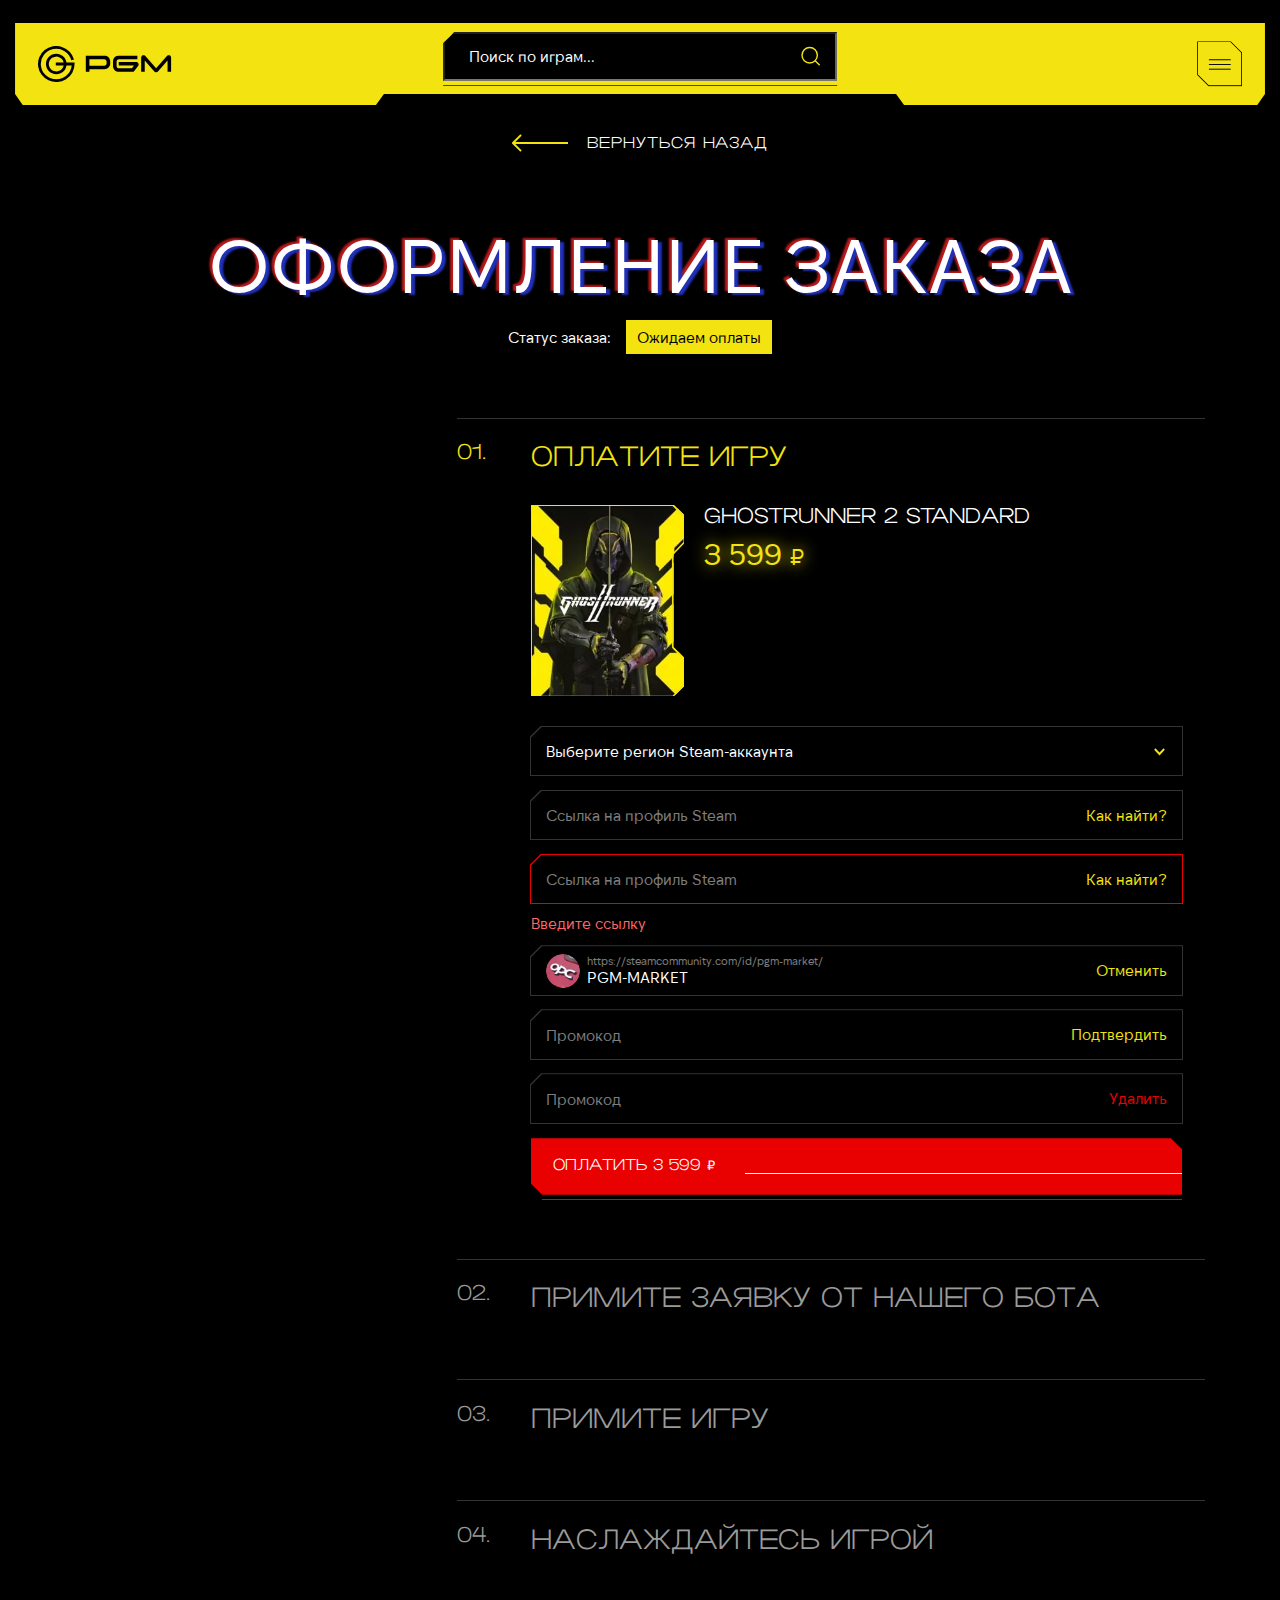
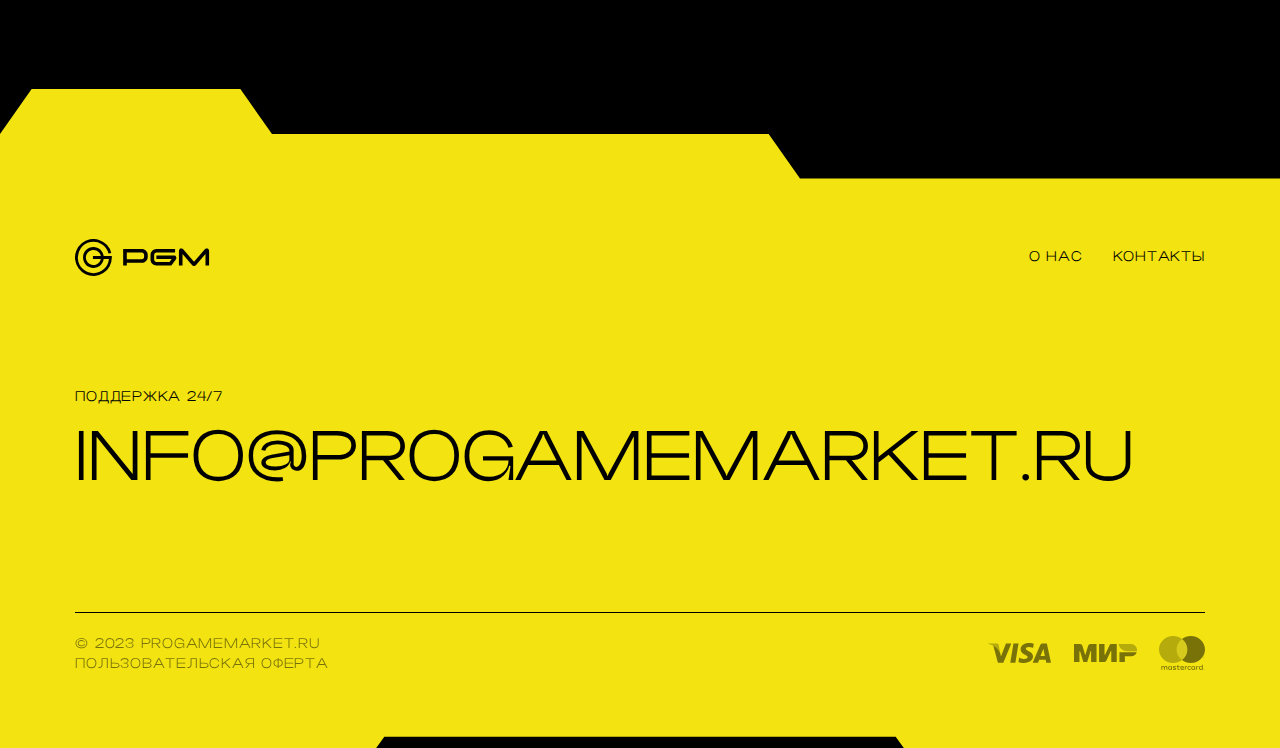
==== checkout.html @ 67abadfc "first commit" ====
<!DOCTYPE html>
<html lang="ru">

<head>
    <meta charset="UTF-8">
    <meta name="viewport" content="width=device-width, initial-scale=1.0">
    <meta name="description" content="">
    <meta name="keywords" content="">
    <link rel="stylesheet" href="css/libs.min.css">
    <link rel="stylesheet" href="css/style.min.css">
    <title>Оформление заказа</title>
</head>

<body class="m-page">
    <div class="wrapper">
        <header class="header">
            <div class="container">
                <div class="header__inner">
                    <a href="" class="header__logo logo">
                        <img src="img/logo.svg" alt="">
                    </a>

                    <div class="header-search">
                        <fieldset class="header-search__field">
                            <input class="_search-filed" type="text" placeholder="Поиск по играм...">
                            <button class="header-search__btn">
                                <img src="img/search-icon.svg" alt="">
                            </button>
                        </fieldset>

                        <div class="search-result">
                            <div class="_view1">
                                <div class="search-result__title text32 font2">
                                    Популярное
                                </div>
                                <div class="search-result__items">
                                    <a href="" class="search-card">
                                        <div class="search-card__img" style="background-image: url(img/search-img.webp);">
                                            <svg xmlns="http://www.w3.org/2000/svg" width="160" height="200" viewBox="0 0 160 200" fill="none">
                                                <path d="M0 0V-1H-1V0H0ZM148 0L148.707 -0.707107L148.414 -1H148V0ZM0 200H-1V201H0V200ZM148 200V201H148.414L148.707 200.707L148 200ZM160 188L160.707 188.707L161 188.414V188H160ZM160 161H161V160.598L160.721 160.307L160 161ZM148 148.5H147V148.902L147.279 149.193L148 148.5ZM148 51.5L147.279 50.8075L147 51.0977V51.5H148ZM160 39L160.721 39.6925L161 39.4023V39H160ZM160 12H161V11.5858L160.707 11.2929L160 12ZM0 1H148V-1H0V1ZM1 200V0H-1V200H1ZM148 199H0V201H148V199ZM159.293 187.293L147.293 199.293L148.707 200.707L160.707 188.707L159.293 187.293ZM159 161V188H161V161H159ZM160.721 160.307L148.721 147.807L147.279 149.193L159.279 161.693L160.721 160.307ZM149 148.5L149 51.5H147L147 148.5H149ZM148.721 52.1925L160.721 39.6925L159.279 38.3075L147.279 50.8075L148.721 52.1925ZM159 12V39H161V12H159ZM147.293 0.707107L159.293 12.7071L160.707 11.2929L148.707 -0.707107L147.293 0.707107Z" fill="#F2E311" mask="url(#path-1-inside-1_1743_1147)" />
                                            </svg>
                                        </div>
                                        <div class="search-card__title">
                                            <div class="text18 font2">GHOSTRUNNER 2</div>
                                        </div>
                                        <div class="search-card__price">
                                            <div class="text18 yellow-text yellow-shadow">
                                                1 999 ₽
                                            </div>
                                        </div>
                                    </a>

                                    <a href="" class="search-card">
                                        <div class="search-card__img" style="background-image: url(img/search-img2.webp);">
                                            <svg xmlns="http://www.w3.org/2000/svg" width="160" height="200" viewBox="0 0 160 200" fill="none">
                                                <path d="M0 0V-1H-1V0H0ZM148 0L148.707 -0.707107L148.414 -1H148V0ZM0 200H-1V201H0V200ZM148 200V201H148.414L148.707 200.707L148 200ZM160 188L160.707 188.707L161 188.414V188H160ZM160 161H161V160.598L160.721 160.307L160 161ZM148 148.5H147V148.902L147.279 149.193L148 148.5ZM148 51.5L147.279 50.8075L147 51.0977V51.5H148ZM160 39L160.721 39.6925L161 39.4023V39H160ZM160 12H161V11.5858L160.707 11.2929L160 12ZM0 1H148V-1H0V1ZM1 200V0H-1V200H1ZM148 199H0V201H148V199ZM159.293 187.293L147.293 199.293L148.707 200.707L160.707 188.707L159.293 187.293ZM159 161V188H161V161H159ZM160.721 160.307L148.721 147.807L147.279 149.193L159.279 161.693L160.721 160.307ZM149 148.5L149 51.5H147L147 148.5H149ZM148.721 52.1925L160.721 39.6925L159.279 38.3075L147.279 50.8075L148.721 52.1925ZM159 12V39H161V12H159ZM147.293 0.707107L159.293 12.7071L160.707 11.2929L148.707 -0.707107L147.293 0.707107Z" fill="#F2E311" mask="url(#path-1-inside-1_1743_1147)" />
                                            </svg>
                                        </div>
                                        <div class="search-card__title">
                                            <div class="text18 font2">Bish Bash Bots</div>
                                        </div>
                                        <div class="search-card__price">
                                            <div class="text18 yellow-text yellow-shadow">
                                                1 699 ₽
                                            </div>
                                        </div>
                                    </a>

                                    <a href="" class="search-card">
                                        <div class="search-card__img" style="background-image: url(img/search-img3.webp);">
                                            <svg xmlns="http://www.w3.org/2000/svg" width="160" height="200" viewBox="0 0 160 200" fill="none">
                                                <path d="M0 0V-1H-1V0H0ZM148 0L148.707 -0.707107L148.414 -1H148V0ZM0 200H-1V201H0V200ZM148 200V201H148.414L148.707 200.707L148 200ZM160 188L160.707 188.707L161 188.414V188H160ZM160 161H161V160.598L160.721 160.307L160 161ZM148 148.5H147V148.902L147.279 149.193L148 148.5ZM148 51.5L147.279 50.8075L147 51.0977V51.5H148ZM160 39L160.721 39.6925L161 39.4023V39H160ZM160 12H161V11.5858L160.707 11.2929L160 12ZM0 1H148V-1H0V1ZM1 200V0H-1V200H1ZM148 199H0V201H148V199ZM159.293 187.293L147.293 199.293L148.707 200.707L160.707 188.707L159.293 187.293ZM159 161V188H161V161H159ZM160.721 160.307L148.721 147.807L147.279 149.193L159.279 161.693L160.721 160.307ZM149 148.5L149 51.5H147L147 148.5H149ZM148.721 52.1925L160.721 39.6925L159.279 38.3075L147.279 50.8075L148.721 52.1925ZM159 12V39H161V12H159ZM147.293 0.707107L159.293 12.7071L160.707 11.2929L148.707 -0.707107L147.293 0.707107Z" fill="#F2E311" mask="url(#path-1-inside-1_1743_1147)" />
                                            </svg>
                                        </div>
                                        <div class="search-card__title">
                                            <div class="text18 font2">HELLBOY: WEB OF WYRD</div>
                                        </div>
                                        <div class="search-card__price">
                                            <div class="text18 yellow-text yellow-shadow">
                                                1 999 ₽
                                            </div>
                                        </div>
                                    </a>

                                    <a href="" class="search-card">
                                        <div class="search-card__img" style="background-image: url(img/search-img4.webp);">
                                            <svg xmlns="http://www.w3.org/2000/svg" width="160" height="200" viewBox="0 0 160 200" fill="none">
                                                <path d="M0 0V-1H-1V0H0ZM148 0L148.707 -0.707107L148.414 -1H148V0ZM0 200H-1V201H0V200ZM148 200V201H148.414L148.707 200.707L148 200ZM160 188L160.707 188.707L161 188.414V188H160ZM160 161H161V160.598L160.721 160.307L160 161ZM148 148.5H147V148.902L147.279 149.193L148 148.5ZM148 51.5L147.279 50.8075L147 51.0977V51.5H148ZM160 39L160.721 39.6925L161 39.4023V39H160ZM160 12H161V11.5858L160.707 11.2929L160 12ZM0 1H148V-1H0V1ZM1 200V0H-1V200H1ZM148 199H0V201H148V199ZM159.293 187.293L147.293 199.293L148.707 200.707L160.707 188.707L159.293 187.293ZM159 161V188H161V161H159ZM160.721 160.307L148.721 147.807L147.279 149.193L159.279 161.693L160.721 160.307ZM149 148.5L149 51.5H147L147 148.5H149ZM148.721 52.1925L160.721 39.6925L159.279 38.3075L147.279 50.8075L148.721 52.1925ZM159 12V39H161V12H159ZM147.293 0.707107L159.293 12.7071L160.707 11.2929L148.707 -0.707107L147.293 0.707107Z" fill="#F2E311" mask="url(#path-1-inside-1_1743_1147)" />
                                            </svg>
                                        </div>
                                        <div class="search-card__title">
                                            <div class="text18 font2">Alaskan Road Truckers</div>
                                        </div>
                                        <div class="search-card__price">
                                            <div class="text18 yellow-text yellow-shadow">
                                                999 ₽
                                            </div>
                                        </div>
                                    </a>

                                    <a href="" class="search-card">
                                        <div class="search-card__img" style="background-image: url(img/search-img.webp);">
                                            <svg xmlns="http://www.w3.org/2000/svg" width="160" height="200" viewBox="0 0 160 200" fill="none">
                                                <path d="M0 0V-1H-1V0H0ZM148 0L148.707 -0.707107L148.414 -1H148V0ZM0 200H-1V201H0V200ZM148 200V201H148.414L148.707 200.707L148 200ZM160 188L160.707 188.707L161 188.414V188H160ZM160 161H161V160.598L160.721 160.307L160 161ZM148 148.5H147V148.902L147.279 149.193L148 148.5ZM148 51.5L147.279 50.8075L147 51.0977V51.5H148ZM160 39L160.721 39.6925L161 39.4023V39H160ZM160 12H161V11.5858L160.707 11.2929L160 12ZM0 1H148V-1H0V1ZM1 200V0H-1V200H1ZM148 199H0V201H148V199ZM159.293 187.293L147.293 199.293L148.707 200.707L160.707 188.707L159.293 187.293ZM159 161V188H161V161H159ZM160.721 160.307L148.721 147.807L147.279 149.193L159.279 161.693L160.721 160.307ZM149 148.5L149 51.5H147L147 148.5H149ZM148.721 52.1925L160.721 39.6925L159.279 38.3075L147.279 50.8075L148.721 52.1925ZM159 12V39H161V12H159ZM147.293 0.707107L159.293 12.7071L160.707 11.2929L148.707 -0.707107L147.293 0.707107Z" fill="#F2E311" mask="url(#path-1-inside-1_1743_1147)" />
                                            </svg>
                                        </div>
                                        <div class="search-card__title">
                                            <div class="text18 font2">GHOSTRUNNER 2</div>
                                        </div>
                                        <div class="search-card__price">
                                            <div class="text18 yellow-text yellow-shadow">
                                                1 999 ₽
                                            </div>
                                        </div>
                                    </a>

                                    <a href="" class="search-card">
                                        <div class="search-card__img" style="background-image: url(img/search-img2.webp);">
                                            <svg xmlns="http://www.w3.org/2000/svg" width="160" height="200" viewBox="0 0 160 200" fill="none">
                                                <path d="M0 0V-1H-1V0H0ZM148 0L148.707 -0.707107L148.414 -1H148V0ZM0 200H-1V201H0V200ZM148 200V201H148.414L148.707 200.707L148 200ZM160 188L160.707 188.707L161 188.414V188H160ZM160 161H161V160.598L160.721 160.307L160 161ZM148 148.5H147V148.902L147.279 149.193L148 148.5ZM148 51.5L147.279 50.8075L147 51.0977V51.5H148ZM160 39L160.721 39.6925L161 39.4023V39H160ZM160 12H161V11.5858L160.707 11.2929L160 12ZM0 1H148V-1H0V1ZM1 200V0H-1V200H1ZM148 199H0V201H148V199ZM159.293 187.293L147.293 199.293L148.707 200.707L160.707 188.707L159.293 187.293ZM159 161V188H161V161H159ZM160.721 160.307L148.721 147.807L147.279 149.193L159.279 161.693L160.721 160.307ZM149 148.5L149 51.5H147L147 148.5H149ZM148.721 52.1925L160.721 39.6925L159.279 38.3075L147.279 50.8075L148.721 52.1925ZM159 12V39H161V12H159ZM147.293 0.707107L159.293 12.7071L160.707 11.2929L148.707 -0.707107L147.293 0.707107Z" fill="#F2E311" mask="url(#path-1-inside-1_1743_1147)" />
                                            </svg>
                                        </div>
                                        <div class="search-card__title">
                                            <div class="text18 font2">Bish Bash Bots</div>
                                        </div>
                                        <div class="search-card__price">
                                            <div class="text18 yellow-text yellow-shadow">
                                                1 699 ₽
                                            </div>
                                        </div>
                                    </a>

                                    <a href="" class="search-card">
                                        <div class="search-card__img" style="background-image: url(img/search-img3.webp);">
                                            <svg xmlns="http://www.w3.org/2000/svg" width="160" height="200" viewBox="0 0 160 200" fill="none">
                                                <path d="M0 0V-1H-1V0H0ZM148 0L148.707 -0.707107L148.414 -1H148V0ZM0 200H-1V201H0V200ZM148 200V201H148.414L148.707 200.707L148 200ZM160 188L160.707 188.707L161 188.414V188H160ZM160 161H161V160.598L160.721 160.307L160 161ZM148 148.5H147V148.902L147.279 149.193L148 148.5ZM148 51.5L147.279 50.8075L147 51.0977V51.5H148ZM160 39L160.721 39.6925L161 39.4023V39H160ZM160 12H161V11.5858L160.707 11.2929L160 12ZM0 1H148V-1H0V1ZM1 200V0H-1V200H1ZM148 199H0V201H148V199ZM159.293 187.293L147.293 199.293L148.707 200.707L160.707 188.707L159.293 187.293ZM159 161V188H161V161H159ZM160.721 160.307L148.721 147.807L147.279 149.193L159.279 161.693L160.721 160.307ZM149 148.5L149 51.5H147L147 148.5H149ZM148.721 52.1925L160.721 39.6925L159.279 38.3075L147.279 50.8075L148.721 52.1925ZM159 12V39H161V12H159ZM147.293 0.707107L159.293 12.7071L160.707 11.2929L148.707 -0.707107L147.293 0.707107Z" fill="#F2E311" mask="url(#path-1-inside-1_1743_1147)" />
                                            </svg>
                                        </div>
                                        <div class="search-card__title">
                                            <div class="text18 font2">HELLBOY: WEB OF WYRD</div>
                                        </div>
                                        <div class="search-card__price">
                                            <div class="text18 yellow-text yellow-shadow">
                                                1 999 ₽
                                            </div>
                                        </div>
                                    </a>

                                    <a href="" class="search-card">
                                        <div class="search-card__img" style="background-image: url(img/search-img4.webp);">
                                            <svg xmlns="http://www.w3.org/2000/svg" width="160" height="200" viewBox="0 0 160 200" fill="none">
                                                <path d="M0 0V-1H-1V0H0ZM148 0L148.707 -0.707107L148.414 -1H148V0ZM0 200H-1V201H0V200ZM148 200V201H148.414L148.707 200.707L148 200ZM160 188L160.707 188.707L161 188.414V188H160ZM160 161H161V160.598L160.721 160.307L160 161ZM148 148.5H147V148.902L147.279 149.193L148 148.5ZM148 51.5L147.279 50.8075L147 51.0977V51.5H148ZM160 39L160.721 39.6925L161 39.4023V39H160ZM160 12H161V11.5858L160.707 11.2929L160 12ZM0 1H148V-1H0V1ZM1 200V0H-1V200H1ZM148 199H0V201H148V199ZM159.293 187.293L147.293 199.293L148.707 200.707L160.707 188.707L159.293 187.293ZM159 161V188H161V161H159ZM160.721 160.307L148.721 147.807L147.279 149.193L159.279 161.693L160.721 160.307ZM149 148.5L149 51.5H147L147 148.5H149ZM148.721 52.1925L160.721 39.6925L159.279 38.3075L147.279 50.8075L148.721 52.1925ZM159 12V39H161V12H159ZM147.293 0.707107L159.293 12.7071L160.707 11.2929L148.707 -0.707107L147.293 0.707107Z" fill="#F2E311" mask="url(#path-1-inside-1_1743_1147)" />
                                            </svg>
                                        </div>
                                        <div class="search-card__title">
                                            <div class="text18 font2">Alaskan Road Truckers</div>
                                        </div>
                                        <div class="search-card__price">
                                            <div class="text18 yellow-text yellow-shadow">
                                                999 ₽
                                            </div>
                                        </div>
                                    </a>

                                </div>
                            </div>
                            <div class="_view2">
                                <div class="search-result__title text32 font2">
                                    Найдено: 24
                                </div>
                                <div class="search-result__items">
                                    <a href="" class="search-card">
                                        <div class="search-card__img" style="background-image: url(img/search-img.webp);">
                                            <svg xmlns="http://www.w3.org/2000/svg" width="160" height="200" viewBox="0 0 160 200" fill="none">
                                                <path d="M0 0V-1H-1V0H0ZM148 0L148.707 -0.707107L148.414 -1H148V0ZM0 200H-1V201H0V200ZM148 200V201H148.414L148.707 200.707L148 200ZM160 188L160.707 188.707L161 188.414V188H160ZM160 161H161V160.598L160.721 160.307L160 161ZM148 148.5H147V148.902L147.279 149.193L148 148.5ZM148 51.5L147.279 50.8075L147 51.0977V51.5H148ZM160 39L160.721 39.6925L161 39.4023V39H160ZM160 12H161V11.5858L160.707 11.2929L160 12ZM0 1H148V-1H0V1ZM1 200V0H-1V200H1ZM148 199H0V201H148V199ZM159.293 187.293L147.293 199.293L148.707 200.707L160.707 188.707L159.293 187.293ZM159 161V188H161V161H159ZM160.721 160.307L148.721 147.807L147.279 149.193L159.279 161.693L160.721 160.307ZM149 148.5L149 51.5H147L147 148.5H149ZM148.721 52.1925L160.721 39.6925L159.279 38.3075L147.279 50.8075L148.721 52.1925ZM159 12V39H161V12H159ZM147.293 0.707107L159.293 12.7071L160.707 11.2929L148.707 -0.707107L147.293 0.707107Z" fill="#F2E311" mask="url(#path-1-inside-1_1743_1147)" />
                                            </svg>
                                        </div>
                                        <div class="search-card__title">
                                            <div class="text18 font2">GHOSTRUNNER 2</div>
                                        </div>
                                        <div class="search-card__price">
                                            <div class="text18 yellow-text yellow-shadow">
                                                1 999 ₽
                                            </div>
                                        </div>
                                    </a>

                                    <a href="" class="search-card">
                                        <div class="search-card__img" style="background-image: url(img/search-img2.webp);">
                                            <svg xmlns="http://www.w3.org/2000/svg" width="160" height="200" viewBox="0 0 160 200" fill="none">
                                                <path d="M0 0V-1H-1V0H0ZM148 0L148.707 -0.707107L148.414 -1H148V0ZM0 200H-1V201H0V200ZM148 200V201H148.414L148.707 200.707L148 200ZM160 188L160.707 188.707L161 188.414V188H160ZM160 161H161V160.598L160.721 160.307L160 161ZM148 148.5H147V148.902L147.279 149.193L148 148.5ZM148 51.5L147.279 50.8075L147 51.0977V51.5H148ZM160 39L160.721 39.6925L161 39.4023V39H160ZM160 12H161V11.5858L160.707 11.2929L160 12ZM0 1H148V-1H0V1ZM1 200V0H-1V200H1ZM148 199H0V201H148V199ZM159.293 187.293L147.293 199.293L148.707 200.707L160.707 188.707L159.293 187.293ZM159 161V188H161V161H159ZM160.721 160.307L148.721 147.807L147.279 149.193L159.279 161.693L160.721 160.307ZM149 148.5L149 51.5H147L147 148.5H149ZM148.721 52.1925L160.721 39.6925L159.279 38.3075L147.279 50.8075L148.721 52.1925ZM159 12V39H161V12H159ZM147.293 0.707107L159.293 12.7071L160.707 11.2929L148.707 -0.707107L147.293 0.707107Z" fill="#F2E311" mask="url(#path-1-inside-1_1743_1147)" />
                                            </svg>
                                        </div>
                                        <div class="search-card__title">
                                            <div class="text18 font2">Bish Bash Bots</div>
                                        </div>
                                        <div class="search-card__price">
                                            <div class="text18 yellow-text yellow-shadow">
                                                1 699 ₽
                                            </div>
                                        </div>
                                    </a>

                                    <a href="" class="search-card">
                                        <div class="search-card__img" style="background-image: url(img/search-img3.webp);">
                                            <svg xmlns="http://www.w3.org/2000/svg" width="160" height="200" viewBox="0 0 160 200" fill="none">
                                                <path d="M0 0V-1H-1V0H0ZM148 0L148.707 -0.707107L148.414 -1H148V0ZM0 200H-1V201H0V200ZM148 200V201H148.414L148.707 200.707L148 200ZM160 188L160.707 188.707L161 188.414V188H160ZM160 161H161V160.598L160.721 160.307L160 161ZM148 148.5H147V148.902L147.279 149.193L148 148.5ZM148 51.5L147.279 50.8075L147 51.0977V51.5H148ZM160 39L160.721 39.6925L161 39.4023V39H160ZM160 12H161V11.5858L160.707 11.2929L160 12ZM0 1H148V-1H0V1ZM1 200V0H-1V200H1ZM148 199H0V201H148V199ZM159.293 187.293L147.293 199.293L148.707 200.707L160.707 188.707L159.293 187.293ZM159 161V188H161V161H159ZM160.721 160.307L148.721 147.807L147.279 149.193L159.279 161.693L160.721 160.307ZM149 148.5L149 51.5H147L147 148.5H149ZM148.721 52.1925L160.721 39.6925L159.279 38.3075L147.279 50.8075L148.721 52.1925ZM159 12V39H161V12H159ZM147.293 0.707107L159.293 12.7071L160.707 11.2929L148.707 -0.707107L147.293 0.707107Z" fill="#F2E311" mask="url(#path-1-inside-1_1743_1147)" />
                                            </svg>
                                        </div>
                                        <div class="search-card__title">
                                            <div class="text18 font2">HELLBOY: WEB OF WYRD</div>
                                        </div>
                                        <div class="search-card__price">
                                            <div class="text18 yellow-text yellow-shadow">
                                                1 999 ₽
                                            </div>
                                        </div>
                                    </a>

                                    <a href="" class="search-card">
                                        <div class="search-card__img" style="background-image: url(img/search-img4.webp);">
                                            <svg xmlns="http://www.w3.org/2000/svg" width="160" height="200" viewBox="0 0 160 200" fill="none">
                                                <path d="M0 0V-1H-1V0H0ZM148 0L148.707 -0.707107L148.414 -1H148V0ZM0 200H-1V201H0V200ZM148 200V201H148.414L148.707 200.707L148 200ZM160 188L160.707 188.707L161 188.414V188H160ZM160 161H161V160.598L160.721 160.307L160 161ZM148 148.5H147V148.902L147.279 149.193L148 148.5ZM148 51.5L147.279 50.8075L147 51.0977V51.5H148ZM160 39L160.721 39.6925L161 39.4023V39H160ZM160 12H161V11.5858L160.707 11.2929L160 12ZM0 1H148V-1H0V1ZM1 200V0H-1V200H1ZM148 199H0V201H148V199ZM159.293 187.293L147.293 199.293L148.707 200.707L160.707 188.707L159.293 187.293ZM159 161V188H161V161H159ZM160.721 160.307L148.721 147.807L147.279 149.193L159.279 161.693L160.721 160.307ZM149 148.5L149 51.5H147L147 148.5H149ZM148.721 52.1925L160.721 39.6925L159.279 38.3075L147.279 50.8075L148.721 52.1925ZM159 12V39H161V12H159ZM147.293 0.707107L159.293 12.7071L160.707 11.2929L148.707 -0.707107L147.293 0.707107Z" fill="#F2E311" mask="url(#path-1-inside-1_1743_1147)" />
                                            </svg>
                                        </div>
                                        <div class="search-card__title">
                                            <div class="text18 font2">Alaskan Road Truckers</div>
                                        </div>
                                        <div class="search-card__price">
                                            <div class="text18 yellow-text yellow-shadow">
                                                999 ₽
                                            </div>
                                        </div>
                                    </a>

                                    <a href="" class="search-card">
                                        <div class="search-card__img" style="background-image: url(img/search-img.webp);">
                                            <svg xmlns="http://www.w3.org/2000/svg" width="160" height="200" viewBox="0 0 160 200" fill="none">
                                                <path d="M0 0V-1H-1V0H0ZM148 0L148.707 -0.707107L148.414 -1H148V0ZM0 200H-1V201H0V200ZM148 200V201H148.414L148.707 200.707L148 200ZM160 188L160.707 188.707L161 188.414V188H160ZM160 161H161V160.598L160.721 160.307L160 161ZM148 148.5H147V148.902L147.279 149.193L148 148.5ZM148 51.5L147.279 50.8075L147 51.0977V51.5H148ZM160 39L160.721 39.6925L161 39.4023V39H160ZM160 12H161V11.5858L160.707 11.2929L160 12ZM0 1H148V-1H0V1ZM1 200V0H-1V200H1ZM148 199H0V201H148V199ZM159.293 187.293L147.293 199.293L148.707 200.707L160.707 188.707L159.293 187.293ZM159 161V188H161V161H159ZM160.721 160.307L148.721 147.807L147.279 149.193L159.279 161.693L160.721 160.307ZM149 148.5L149 51.5H147L147 148.5H149ZM148.721 52.1925L160.721 39.6925L159.279 38.3075L147.279 50.8075L148.721 52.1925ZM159 12V39H161V12H159ZM147.293 0.707107L159.293 12.7071L160.707 11.2929L148.707 -0.707107L147.293 0.707107Z" fill="#F2E311" mask="url(#path-1-inside-1_1743_1147)" />
                                            </svg>
                                        </div>
                                        <div class="search-card__title">
                                            <div class="text18 font2">GHOSTRUNNER 2</div>
                                        </div>
                                        <div class="search-card__price">
                                            <div class="text18 yellow-text yellow-shadow">
                                                1 999 ₽
                                            </div>
                                        </div>
                                    </a>

                                    <a href="" class="search-card">
                                        <div class="search-card__img" style="background-image: url(img/search-img2.webp);">
                                            <svg xmlns="http://www.w3.org/2000/svg" width="160" height="200" viewBox="0 0 160 200" fill="none">
                                                <path d="M0 0V-1H-1V0H0ZM148 0L148.707 -0.707107L148.414 -1H148V0ZM0 200H-1V201H0V200ZM148 200V201H148.414L148.707 200.707L148 200ZM160 188L160.707 188.707L161 188.414V188H160ZM160 161H161V160.598L160.721 160.307L160 161ZM148 148.5H147V148.902L147.279 149.193L148 148.5ZM148 51.5L147.279 50.8075L147 51.0977V51.5H148ZM160 39L160.721 39.6925L161 39.4023V39H160ZM160 12H161V11.5858L160.707 11.2929L160 12ZM0 1H148V-1H0V1ZM1 200V0H-1V200H1ZM148 199H0V201H148V199ZM159.293 187.293L147.293 199.293L148.707 200.707L160.707 188.707L159.293 187.293ZM159 161V188H161V161H159ZM160.721 160.307L148.721 147.807L147.279 149.193L159.279 161.693L160.721 160.307ZM149 148.5L149 51.5H147L147 148.5H149ZM148.721 52.1925L160.721 39.6925L159.279 38.3075L147.279 50.8075L148.721 52.1925ZM159 12V39H161V12H159ZM147.293 0.707107L159.293 12.7071L160.707 11.2929L148.707 -0.707107L147.293 0.707107Z" fill="#F2E311" mask="url(#path-1-inside-1_1743_1147)" />
                                            </svg>
                                        </div>
                                        <div class="search-card__title">
                                            <div class="text18 font2">Bish Bash Bots</div>
                                        </div>
                                        <div class="search-card__price">
                                            <div class="text18 yellow-text yellow-shadow">
                                                1 699 ₽
                                            </div>
                                        </div>
                                    </a>

                                    <a href="" class="search-card">
                                        <div class="search-card__img" style="background-image: url(img/search-img3.webp);">
                                            <svg xmlns="http://www.w3.org/2000/svg" width="160" height="200" viewBox="0 0 160 200" fill="none">
                                                <path d="M0 0V-1H-1V0H0ZM148 0L148.707 -0.707107L148.414 -1H148V0ZM0 200H-1V201H0V200ZM148 200V201H148.414L148.707 200.707L148 200ZM160 188L160.707 188.707L161 188.414V188H160ZM160 161H161V160.598L160.721 160.307L160 161ZM148 148.5H147V148.902L147.279 149.193L148 148.5ZM148 51.5L147.279 50.8075L147 51.0977V51.5H148ZM160 39L160.721 39.6925L161 39.4023V39H160ZM160 12H161V11.5858L160.707 11.2929L160 12ZM0 1H148V-1H0V1ZM1 200V0H-1V200H1ZM148 199H0V201H148V199ZM159.293 187.293L147.293 199.293L148.707 200.707L160.707 188.707L159.293 187.293ZM159 161V188H161V161H159ZM160.721 160.307L148.721 147.807L147.279 149.193L159.279 161.693L160.721 160.307ZM149 148.5L149 51.5H147L147 148.5H149ZM148.721 52.1925L160.721 39.6925L159.279 38.3075L147.279 50.8075L148.721 52.1925ZM159 12V39H161V12H159ZM147.293 0.707107L159.293 12.7071L160.707 11.2929L148.707 -0.707107L147.293 0.707107Z" fill="#F2E311" mask="url(#path-1-inside-1_1743_1147)" />
                                            </svg>
                                        </div>
                                        <div class="search-card__title">
                                            <div class="text18 font2">HELLBOY: WEB OF WYRD</div>
                                        </div>
                                        <div class="search-card__price">
                                            <div class="text18 yellow-text yellow-shadow">
                                                1 999 ₽
                                            </div>
                                        </div>
                                    </a>

                                    <a href="" class="search-card">
                                        <div class="search-card__img" style="background-image: url(img/search-img4.webp);">
                                            <svg xmlns="http://www.w3.org/2000/svg" width="160" height="200" viewBox="0 0 160 200" fill="none">
                                                <path d="M0 0V-1H-1V0H0ZM148 0L148.707 -0.707107L148.414 -1H148V0ZM0 200H-1V201H0V200ZM148 200V201H148.414L148.707 200.707L148 200ZM160 188L160.707 188.707L161 188.414V188H160ZM160 161H161V160.598L160.721 160.307L160 161ZM148 148.5H147V148.902L147.279 149.193L148 148.5ZM148 51.5L147.279 50.8075L147 51.0977V51.5H148ZM160 39L160.721 39.6925L161 39.4023V39H160ZM160 12H161V11.5858L160.707 11.2929L160 12ZM0 1H148V-1H0V1ZM1 200V0H-1V200H1ZM148 199H0V201H148V199ZM159.293 187.293L147.293 199.293L148.707 200.707L160.707 188.707L159.293 187.293ZM159 161V188H161V161H159ZM160.721 160.307L148.721 147.807L147.279 149.193L159.279 161.693L160.721 160.307ZM149 148.5L149 51.5H147L147 148.5H149ZM148.721 52.1925L160.721 39.6925L159.279 38.3075L147.279 50.8075L148.721 52.1925ZM159 12V39H161V12H159ZM147.293 0.707107L159.293 12.7071L160.707 11.2929L148.707 -0.707107L147.293 0.707107Z" fill="#F2E311" mask="url(#path-1-inside-1_1743_1147)" />
                                            </svg>
                                        </div>
                                        <div class="search-card__title">
                                            <div class="text18 font2">Alaskan Road Truckers</div>
                                        </div>
                                        <div class="search-card__price">
                                            <div class="text18 yellow-text yellow-shadow">
                                                999 ₽
                                            </div>
                                        </div>
                                    </a>

                                    <a href="" class="search-card">
                                        <div class="search-card__img" style="background-image: url(img/search-img.webp);">
                                            <svg xmlns="http://www.w3.org/2000/svg" width="160" height="200" viewBox="0 0 160 200" fill="none">
                                                <path d="M0 0V-1H-1V0H0ZM148 0L148.707 -0.707107L148.414 -1H148V0ZM0 200H-1V201H0V200ZM148 200V201H148.414L148.707 200.707L148 200ZM160 188L160.707 188.707L161 188.414V188H160ZM160 161H161V160.598L160.721 160.307L160 161ZM148 148.5H147V148.902L147.279 149.193L148 148.5ZM148 51.5L147.279 50.8075L147 51.0977V51.5H148ZM160 39L160.721 39.6925L161 39.4023V39H160ZM160 12H161V11.5858L160.707 11.2929L160 12ZM0 1H148V-1H0V1ZM1 200V0H-1V200H1ZM148 199H0V201H148V199ZM159.293 187.293L147.293 199.293L148.707 200.707L160.707 188.707L159.293 187.293ZM159 161V188H161V161H159ZM160.721 160.307L148.721 147.807L147.279 149.193L159.279 161.693L160.721 160.307ZM149 148.5L149 51.5H147L147 148.5H149ZM148.721 52.1925L160.721 39.6925L159.279 38.3075L147.279 50.8075L148.721 52.1925ZM159 12V39H161V12H159ZM147.293 0.707107L159.293 12.7071L160.707 11.2929L148.707 -0.707107L147.293 0.707107Z" fill="#F2E311" mask="url(#path-1-inside-1_1743_1147)" />
                                            </svg>
                                        </div>
                                        <div class="search-card__title">
                                            <div class="text18 font2">GHOSTRUNNER 2</div>
                                        </div>
                                        <div class="search-card__price">
                                            <div class="text18 yellow-text yellow-shadow">
                                                1 999 ₽
                                            </div>
                                        </div>
                                    </a>

                                    <a href="" class="search-card">
                                        <div class="search-card__img" style="background-image: url(img/search-img2.webp);">
                                            <svg xmlns="http://www.w3.org/2000/svg" width="160" height="200" viewBox="0 0 160 200" fill="none">
                                                <path d="M0 0V-1H-1V0H0ZM148 0L148.707 -0.707107L148.414 -1H148V0ZM0 200H-1V201H0V200ZM148 200V201H148.414L148.707 200.707L148 200ZM160 188L160.707 188.707L161 188.414V188H160ZM160 161H161V160.598L160.721 160.307L160 161ZM148 148.5H147V148.902L147.279 149.193L148 148.5ZM148 51.5L147.279 50.8075L147 51.0977V51.5H148ZM160 39L160.721 39.6925L161 39.4023V39H160ZM160 12H161V11.5858L160.707 11.2929L160 12ZM0 1H148V-1H0V1ZM1 200V0H-1V200H1ZM148 199H0V201H148V199ZM159.293 187.293L147.293 199.293L148.707 200.707L160.707 188.707L159.293 187.293ZM159 161V188H161V161H159ZM160.721 160.307L148.721 147.807L147.279 149.193L159.279 161.693L160.721 160.307ZM149 148.5L149 51.5H147L147 148.5H149ZM148.721 52.1925L160.721 39.6925L159.279 38.3075L147.279 50.8075L148.721 52.1925ZM159 12V39H161V12H159ZM147.293 0.707107L159.293 12.7071L160.707 11.2929L148.707 -0.707107L147.293 0.707107Z" fill="#F2E311" mask="url(#path-1-inside-1_1743_1147)" />
                                            </svg>
                                        </div>
                                        <div class="search-card__title">
                                            <div class="text18 font2">Bish Bash Bots</div>
                                        </div>
                                        <div class="search-card__price">
                                            <div class="text18 yellow-text yellow-shadow">
                                                1 699 ₽
                                            </div>
                                        </div>
                                    </a>

                                    <a href="" class="search-card">
                                        <div class="search-card__img" style="background-image: url(img/search-img3.webp);">
                                            <svg xmlns="http://www.w3.org/2000/svg" width="160" height="200" viewBox="0 0 160 200" fill="none">
                                                <path d="M0 0V-1H-1V0H0ZM148 0L148.707 -0.707107L148.414 -1H148V0ZM0 200H-1V201H0V200ZM148 200V201H148.414L148.707 200.707L148 200ZM160 188L160.707 188.707L161 188.414V188H160ZM160 161H161V160.598L160.721 160.307L160 161ZM148 148.5H147V148.902L147.279 149.193L148 148.5ZM148 51.5L147.279 50.8075L147 51.0977V51.5H148ZM160 39L160.721 39.6925L161 39.4023V39H160ZM160 12H161V11.5858L160.707 11.2929L160 12ZM0 1H148V-1H0V1ZM1 200V0H-1V200H1ZM148 199H0V201H148V199ZM159.293 187.293L147.293 199.293L148.707 200.707L160.707 188.707L159.293 187.293ZM159 161V188H161V161H159ZM160.721 160.307L148.721 147.807L147.279 149.193L159.279 161.693L160.721 160.307ZM149 148.5L149 51.5H147L147 148.5H149ZM148.721 52.1925L160.721 39.6925L159.279 38.3075L147.279 50.8075L148.721 52.1925ZM159 12V39H161V12H159ZM147.293 0.707107L159.293 12.7071L160.707 11.2929L148.707 -0.707107L147.293 0.707107Z" fill="#F2E311" mask="url(#path-1-inside-1_1743_1147)" />
                                            </svg>
                                        </div>
                                        <div class="search-card__title">
                                            <div class="text18 font2">HELLBOY: WEB OF WYRD</div>
                                        </div>
                                        <div class="search-card__price">
                                            <div class="text18 yellow-text yellow-shadow">
                                                1 999 ₽
                                            </div>
                                        </div>
                                    </a>

                                    <a href="" class="search-card">
                                        <div class="search-card__img" style="background-image: url(img/search-img4.webp);">
                                            <svg xmlns="http://www.w3.org/2000/svg" width="160" height="200" viewBox="0 0 160 200" fill="none">
                                                <path d="M0 0V-1H-1V0H0ZM148 0L148.707 -0.707107L148.414 -1H148V0ZM0 200H-1V201H0V200ZM148 200V201H148.414L148.707 200.707L148 200ZM160 188L160.707 188.707L161 188.414V188H160ZM160 161H161V160.598L160.721 160.307L160 161ZM148 148.5H147V148.902L147.279 149.193L148 148.5ZM148 51.5L147.279 50.8075L147 51.0977V51.5H148ZM160 39L160.721 39.6925L161 39.4023V39H160ZM160 12H161V11.5858L160.707 11.2929L160 12ZM0 1H148V-1H0V1ZM1 200V0H-1V200H1ZM148 199H0V201H148V199ZM159.293 187.293L147.293 199.293L148.707 200.707L160.707 188.707L159.293 187.293ZM159 161V188H161V161H159ZM160.721 160.307L148.721 147.807L147.279 149.193L159.279 161.693L160.721 160.307ZM149 148.5L149 51.5H147L147 148.5H149ZM148.721 52.1925L160.721 39.6925L159.279 38.3075L147.279 50.8075L148.721 52.1925ZM159 12V39H161V12H159ZM147.293 0.707107L159.293 12.7071L160.707 11.2929L148.707 -0.707107L147.293 0.707107Z" fill="#F2E311" mask="url(#path-1-inside-1_1743_1147)" />
                                            </svg>
                                        </div>
                                        <div class="search-card__title">
                                            <div class="text18 font2">Alaskan Road Truckers</div>
                                        </div>
                                        <div class="search-card__price">
                                            <div class="text18 yellow-text yellow-shadow">
                                                999 ₽
                                            </div>
                                        </div>
                                    </a>

                                </div>
                            </div>
                        </div>
                    </div>


                    <button class="burger">
                        <svg class="burger__border" xmlns="http://www.w3.org/2000/svg" width="48" height="48" viewBox="0 0 48 48" fill="none">
                            <mask id="path-1-inside-1_1619_130" fill="white">
                                <path fill-rule="evenodd" clip-rule="evenodd" d="M0 0H36L48 12V48H12L0 36V0Z" />
                            </mask>
                            <path d="M36 0L36.7071 -0.707107L36.4142 -1H36V0ZM0 0V-1H-1V0H0ZM48 12H49V11.5858L48.7071 11.2929L48 12ZM48 48V49H49V48H48ZM12 48L11.2929 48.7071L11.5858 49H12V48ZM0 36H-1V36.4142L-0.707107 36.7071L0 36ZM36 -1H0V1H36V-1ZM48.7071 11.2929L36.7071 -0.707107L35.2929 0.707107L47.2929 12.7071L48.7071 11.2929ZM49 48V12H47V48H49ZM12 49H48V47H12V49ZM12.7071 47.2929L0.707107 35.2929L-0.707107 36.7071L11.2929 48.7071L12.7071 47.2929ZM-1 0V36H1V0H-1Z" fill="black" mask="url(#path-1-inside-1_1619_130)" />
                        </svg>
                        <svg class="burger__icon _view1" width="24" height="24" viewBox="0 0 24 24" fill="none" xmlns="http://www.w3.org/2000/svg">
                            <rect y="7" width="24" height="1" fill="black" />
                            <rect y="12" width="24" height="1" fill="black" />
                            <rect y="17" width="24" height="1" fill="black" />
                        </svg>
                        <svg class="burger__icon _view2" width="24" height="24" viewBox="0 0 24 24" fill="none" xmlns="http://www.w3.org/2000/svg">
                            <path d="M4.89035 4L20 19.3345L19.3704 19.9734L4.26078 4.63894L4.89035 4Z" fill="white" />
                            <path d="M4 19.3611L19.1097 4.0266L19.7392 4.66554L4.62957 20L4 19.3611Z" fill="white" />
                        </svg>
                    </button>

                    <div class="menu">
                        <div class="menu__links">
                            <a href="" class="menu__link"><span class="text24">О нас</span></a>
                            <a href="" class="menu__link"><span class="text24">Контакты</span></a>
                        </div>
                        <div class="menu__support">
                            <div class="text14">Поддержка 24/7</div>
                            <a href="mailto:info@progamemarket.ru" class="menu__support-link"><span class="text24">info@progamemarket.ru</span></a>
                        </div>
                    </div>
                </div>
            </div>

        </header>
        <main class="content">

            <section class="checkout">
                <div class="container">
                    <div class="page-top">
                        <div class="page-top__nav">
                            <a href="" class="page-top__back">
                                <img src="img/prev.svg" alt="">
                                <span class="text18">Вернуться назад</span>
                            </a>
                        </div>
                        <div class="page-top__title">
                            <h1 class="text80 m-title">
                                Оформление заказа
                            </h1>
                        </div>
                    </div>

                    <div class="checkout__status">
                        <div class="text16">Статус заказа:</div>
                        <div class="badge" style="background-color: #F2E311;">
                            <span class="text16">Ожидаем оплаты</span>
                        </div>
                    </div>


                    <div class="checkout__grid">
                        <div class="checkout__col"></div>
                        <div class="checkout__col">
                            <div class="checkout__steps">
                                <div class="checkout-step _active">
                                    <div class="checkout-step__num">
                                        <div class="text24 font2">
                                            01.
                                        </div>
                                    </div>
                                    <div class="checkout-step__content">
                                        <div class="checkout-step__title">
                                            <div class="text32 font2">
                                                Оплатите игру
                                            </div>
                                        </div>
                                        <div class="checkout-product">
                                            <div class="checkout-product__col">
                                                <div class="search-card__img" style="background-image: url(img/search-img.webp);">
                                                    <svg xmlns="http://www.w3.org/2000/svg" width="160" height="200" viewBox="0 0 160 200" fill="none">
                                                        <path d="M0 0V-1H-1V0H0ZM148 0L148.707 -0.707107L148.414 -1H148V0ZM0 200H-1V201H0V200ZM148 200V201H148.414L148.707 200.707L148 200ZM160 188L160.707 188.707L161 188.414V188H160ZM160 161H161V160.598L160.721 160.307L160 161ZM148 148.5H147V148.902L147.279 149.193L148 148.5ZM148 51.5L147.279 50.8075L147 51.0977V51.5H148ZM160 39L160.721 39.6925L161 39.4023V39H160ZM160 12H161V11.5858L160.707 11.2929L160 12ZM0 1H148V-1H0V1ZM1 200V0H-1V200H1ZM148 199H0V201H148V199ZM159.293 187.293L147.293 199.293L148.707 200.707L160.707 188.707L159.293 187.293ZM159 161V188H161V161H159ZM160.721 160.307L148.721 147.807L147.279 149.193L159.279 161.693L160.721 160.307ZM149 148.5L149 51.5H147L147 148.5H149ZM148.721 52.1925L160.721 39.6925L159.279 38.3075L147.279 50.8075L148.721 52.1925ZM159 12V39H161V12H159ZM147.293 0.707107L159.293 12.7071L160.707 11.2929L148.707 -0.707107L147.293 0.707107Z" fill="#F2E311" mask="url(#path-1-inside-1_1743_1147)"></path>
                                                    </svg>
                                                </div>
                                            </div>
                                            <div class="checkout-product__col">
                                                <div class="checkout-product__content">
                                                    <div class="text24 font2">
                                                        GHOSTRUNNER 2 Standard
                                                    </div>
                                                    <div class="checkout-product__price">
                                                        <div class="yellow-text yellow-shadow">
                                                            <span class="text32">
                                                                3 599
                                                            </span>
                                                            <span class="text24">
                                                                 ₽
                                                            </span>
                                                        </div>
                                                    </div>
                                                </div>
                                            </div>
                                        </div>
                                        <div class="checkout-fields">
                                            <fieldset class="fg fg-select">
                                                <input type="text" readonly placeholder="Выберите регион Steam-аккаунта">
                                                <span class="_bg"></span>

                                                <div class="fg-dropdown">
                                                    <div class="fg-dropdown__items">
                                                        <div data-value="Россия" class="fg-country fg-dropdown__item">
                                                            <img src="img/flag.svg" alt="">
                                                            <span class="text16">Россия</span>
                                                        </div>

                                                        <div data-value="Беларусь" class="fg-country fg-dropdown__item">
                                                            <img src="img/flag2.svg" alt="">
                                                            <span class="text16">Беларусь</span>
                                                        </div>

                                                        <div data-value="Казахстан" class="fg-country fg-dropdown__item">
                                                            <img src="img/flag3.svg" alt="">
                                                            <span class="text16">Казахстан</span>
                                                        </div>

                                                        <div data-value="Китай" class="fg-country fg-dropdown__item">
                                                            <img src="img/flag4.svg" alt="">
                                                            <span class="text16">Китай</span>
                                                        </div>

                                                        <div data-value="Турция" class="fg-country fg-dropdown__item">
                                                            <img src="img/flag5.svg" alt="">
                                                            <span class="text16">Турция</span>
                                                        </div>

                                                    </div>
                                                </div>
                                            </fieldset>
                                            <fieldset class="fg">
                                                <input type="text" placeholder="Ссылка на профиль Steam">
                                                <span class="_bg"></span>
                                                <button class="fg__btn">
                                                    <span class="text16 yellow-text">Как найти?</span>
                                                </button>
                                            </fieldset>
                                            <fieldset class="fg _error">
                                                <input type="text" placeholder="Ссылка на профиль Steam">
                                                <span class="_bg"></span>
                                                <button class="fg__btn">
                                                    <span class="text16 yellow-text">Как найти?</span>
                                                </button>
                                                <div class="fg__text">
                                                    <div class="text16 red-text2">
                                                        Введите ссылку
                                                    </div>
                                                </div>
                                            </fieldset>
                                            <fieldset class="fg">
                                                <div class="fg-filled">
                                                    <div class="fg-filled__img">
                                                        <img src="img/logo2.webp" alt="">
                                                    </div>
                                                    <div class="fg-filled__content">
                                                        <div class="text12">https://steamcommunity.com/id/pgm-market/</div>
                                                        <div class="text16">PGM-MARKET</div>
                                                    </div>
                                                </div>
                                                <span class="_bg"></span>
                                                <button class="fg__btn">
                                                    <span class="text16 yellow-text">Отменить</span>
                                                </button>
                                            </fieldset>
                                            <fieldset class="fg">
                                                <input type="text" placeholder="Промокод">
                                                <span class="_bg"></span>
                                                <button class="fg__btn">
                                                    <span class="text16 yellow-text">Подтвердить</span>
                                                </button>
                                            </fieldset>
                                            <fieldset class="fg">
                                                <input type="text" placeholder="Промокод">
                                                <span class="_bg"></span>
                                                <button class="fg__btn">
                                                    <span class="text16 primary-text">Удалить</span>
                                                </button>
                                            </fieldset>
                                            <div class="checkout-step__btn m-btn-hexagon__wrap">
                                                <button class="m-btn m-btn-red m-btn-hexagon">
                                                    <span>
                                                        Оплатить 3 599 <small>₽</small>
                                                    </span>
                                                </button>
                                            </div>
                                        </div>
                                    </div>
                                </div>
                                <div class="checkout-step ">
                                    <div class="checkout-step__num">
                                        <div class="text24 font2">
                                            02.
                                        </div>
                                    </div>
                                    <div class="checkout-step__content">
                                        <div class="checkout-step__title">
                                            <div class="text32 font2">
                                                Примите заявку от нашего бота
                                            </div>
                                        </div>
                                    </div>
                                </div>

                                <div class="checkout-step ">
                                    <div class="checkout-step__num">
                                        <div class="text24 font2">
                                            03.
                                        </div>
                                    </div>
                                    <div class="checkout-step__content">
                                        <div class="checkout-step__title">
                                            <div class="text32 font2">
                                                Примите игру
                                            </div>
                                        </div>
                                    </div>
                                </div>

                                <div class="checkout-step ">
                                    <div class="checkout-step__num">
                                        <div class="text24 font2">
                                            04.
                                        </div>
                                    </div>
                                    <div class="checkout-step__content">
                                        <div class="checkout-step__title">
                                            <div class="text32 font2">
                                                наслаждайтесь игрой
                                            </div>
                                        </div>
                                    </div>
                                </div>

                            </div>
                        </div>
                    </div>
                </div>
            </section>

        </main>
        <footer class="footer">
            <div class="container">
                <div class="footer__top">
                    <a href="" class="footer__logo logo">
                        <img src="img/logo.svg" alt="">
                    </a>
                    <div class="footer-nav">
                        <a href="" class="footer-nav__link"><span class="text16">О нас</span></a>
                        <a href="" class="footer-nav__link"><span class="text16">Контакты</span></a>
                    </div>
                </div>
                <div class="footer-support">
                    <div class="text16">Поддержка 24/7</div>
                    <a href="mailto:info@progamemarket.ru" class="footer-support__link">
                        <span class="text80">info@progamemarket.ru</span>
                    </a>
                </div>
                <div class="footer__bottom">
                    <div class="footer-info">
                        <div class="text16">
                            © 2023 progamemarket.ru
                        </div>
                        <a href="" class="text16">
                            Пользовательская оферта
                        </a>
                    </div>

                    <div class="footer-pay">
                        <div class="footer-pay__item">
                            <img src="img/pay.svg" alt="">
                        </div>
                        <div class="footer-pay__item">
                            <img src="img/pay2.svg" alt="">
                        </div>
                        <div class="footer-pay__item">
                            <img src="img/pay3.svg" alt="">
                        </div>
                    </div>
                </div>
            </div>

        </footer>
    </div>

    <script src="js/libs.min.js"></script>
    <script src="js/main.min.js"></script>

</body>

</html>
---- css/libs.min.css ----
@font-face{font-family:'swiper-icons';src:url("data:application/font-woff;charset=utf-8;base64, [base64]//wADZ2x5ZgAAAywAAADMAAAD2MHtryVoZWFkAAABbAAAADAAAAA2E2+eoWhoZWEAAAGcAAAAHwAAACQC9gDzaG10eAAAAigAAAAZAAAArgJkABFsb2NhAAAC0AAAAFoAAABaFQAUGG1heHAAAAG8AAAAHwAAACAAcABAbmFtZQAAA/gAAAE5AAACXvFdBwlwb3N0AAAFNAAAAGIAAACE5s74hXjaY2BkYGAAYpf5Hu/j+W2+MnAzMYDAzaX6QjD6/4//Bxj5GA8AuRwMYGkAPywL13jaY2BkYGA88P8Agx4j+/8fQDYfA1AEBWgDAIB2BOoAeNpjYGRgYNBh4GdgYgABEMnIABJzYNADCQAACWgAsQB42mNgYfzCOIGBlYGB0YcxjYGBwR1Kf2WQZGhhYGBiYGVmgAFGBiQQkOaawtDAoMBQxXjg/wEGPcYDDA4wNUA2CCgwsAAAO4EL6gAAeNpj2M0gyAACqxgGNWBkZ2D4/wMA+xkDdgAAAHjaY2BgYGaAYBkGRgYQiAHyGMF8FgYHIM3DwMHABGQrMOgyWDLEM1T9/w8UBfEMgLzE////P/5//f/V/xv+r4eaAAeMbAxwIUYmIMHEgKYAYjUcsDAwsLKxc3BycfPw8jEQA/[base64]/uznmfPFBNODM2K7MTQ45YEAZqGP81AmGGcF3iPqOop0r1SPTaTbVkfUe4HXj97wYE+yNwWYxwWu4v1ugWHgo3S1XdZEVqWM7ET0cfnLGxWfkgR42o2PvWrDMBSFj/IHLaF0zKjRgdiVMwScNRAoWUoH78Y2icB/yIY09An6AH2Bdu/UB+yxopYshQiEvnvu0dURgDt8QeC8PDw7Fpji3fEA4z/PEJ6YOB5hKh4dj3EvXhxPqH/SKUY3rJ7srZ4FZnh1PMAtPhwP6fl2PMJMPDgeQ4rY8YT6Gzao0eAEA409DuggmTnFnOcSCiEiLMgxCiTI6Cq5DZUd3Qmp10vO0LaLTd2cjN4fOumlc7lUYbSQcZFkutRG7g6JKZKy0RmdLY680CDnEJ+UMkpFFe1RN7nxdVpXrC4aTtnaurOnYercZg2YVmLN/d/gczfEimrE/fs/bOuq29Zmn8tloORaXgZgGa78yO9/cnXm2BpaGvq25Dv9S4E9+5SIc9PqupJKhYFSSl47+Qcr1mYNAAAAeNptw0cKwkAAAMDZJA8Q7OUJvkLsPfZ6zFVERPy8qHh2YER+3i/BP83vIBLLySsoKimrqKqpa2hp6+jq6RsYGhmbmJqZSy0sraxtbO3sHRydnEMU4uR6yx7JJXveP7WrDycAAAAAAAH//wACeNpjYGRgYOABYhkgZgJCZgZNBkYGLQZtIJsFLMYAAAw3ALgAeNolizEKgDAQBCchRbC2sFER0YD6qVQiBCv/H9ezGI6Z5XBAw8CBK/m5iQQVauVbXLnOrMZv2oLdKFa8Pjuru2hJzGabmOSLzNMzvutpB3N42mNgZGBg4GKQYzBhYMxJLMlj4GBgAYow/P/PAJJhLM6sSoWKfWCAAwDAjgbRAAB42mNgYGBkAIIbCZo5IPrmUn0hGA0AO8EFTQAA");font-weight:400;font-style:normal}:root{--swiper-theme-color: #007aff}.swiper{margin-left:auto;margin-right:auto;position:relative;overflow:hidden;list-style:none;padding:0;z-index:1}.swiper-vertical>.swiper-wrapper{flex-direction:column}.swiper-wrapper{position:relative;width:100%;height:100%;z-index:1;display:flex;transition-property:transform;box-sizing:content-box}.swiper-android .swiper-slide,.swiper-wrapper{transform:translate3d(0px, 0, 0)}.swiper-pointer-events{touch-action:pan-y}.swiper-pointer-events.swiper-vertical{touch-action:pan-x}.swiper-slide{flex-shrink:0;width:100%;height:100%;position:relative;transition-property:transform}.swiper-slide-invisible-blank{visibility:hidden}.swiper-autoheight,.swiper-autoheight .swiper-slide{height:auto}.swiper-autoheight .swiper-wrapper{align-items:flex-start;transition-property:transform, height}.swiper-backface-hidden .swiper-slide{transform:translateZ(0);-webkit-backface-visibility:hidden;backface-visibility:hidden}.swiper-3d,.swiper-3d.swiper-css-mode .swiper-wrapper{perspective:1200px}.swiper-3d .swiper-wrapper,.swiper-3d .swiper-slide,.swiper-3d .swiper-slide-shadow,.swiper-3d .swiper-slide-shadow-left,.swiper-3d .swiper-slide-shadow-right,.swiper-3d .swiper-slide-shadow-top,.swiper-3d .swiper-slide-shadow-bottom,.swiper-3d .swiper-cube-shadow{transform-style:preserve-3d}.swiper-3d .swiper-slide-shadow,.swiper-3d .swiper-slide-shadow-left,.swiper-3d .swiper-slide-shadow-right,.swiper-3d .swiper-slide-shadow-top,.swiper-3d .swiper-slide-shadow-bottom{position:absolute;left:0;top:0;width:100%;height:100%;pointer-events:none;z-index:10}.swiper-3d .swiper-slide-shadow{background:rgba(0,0,0,0.15)}.swiper-3d .swiper-slide-shadow-left{background-image:linear-gradient(to left, rgba(0,0,0,0.5), rgba(0,0,0,0))}.swiper-3d .swiper-slide-shadow-right{background-image:linear-gradient(to right, rgba(0,0,0,0.5), rgba(0,0,0,0))}.swiper-3d .swiper-slide-shadow-top{background-image:linear-gradient(to top, rgba(0,0,0,0.5), rgba(0,0,0,0))}.swiper-3d .swiper-slide-shadow-bottom{background-image:linear-gradient(to bottom, rgba(0,0,0,0.5), rgba(0,0,0,0))}.swiper-css-mode>.swiper-wrapper{overflow:auto;scrollbar-width:none;-ms-overflow-style:none}.swiper-css-mode>.swiper-wrapper::-webkit-scrollbar{display:none}.swiper-css-mode>.swiper-wrapper>.swiper-slide{scroll-snap-align:start start}.swiper-horizontal.swiper-css-mode>.swiper-wrapper{scroll-snap-type:x mandatory}.swiper-vertical.swiper-css-mode>.swiper-wrapper{scroll-snap-type:y mandatory}.swiper-centered>.swiper-wrapper::before{content:'';flex-shrink:0;order:9999}.swiper-centered.swiper-horizontal>.swiper-wrapper>.swiper-slide:first-child{margin-inline-start:var(--swiper-centered-offset-before)}.swiper-centered.swiper-horizontal>.swiper-wrapper::before{height:100%;min-height:1px;width:var(--swiper-centered-offset-after)}.swiper-centered.swiper-vertical>.swiper-wrapper>.swiper-slide:first-child{margin-block-start:var(--swiper-centered-offset-before)}.swiper-centered.swiper-vertical>.swiper-wrapper::before{width:100%;min-width:1px;height:var(--swiper-centered-offset-after)}.swiper-centered>.swiper-wrapper>.swiper-slide{scroll-snap-align:center center}.swiper-virtual .swiper-slide{-webkit-backface-visibility:hidden;transform:translateZ(0)}.swiper-virtual.swiper-css-mode .swiper-wrapper::after{content:'';position:absolute;left:0;top:0;pointer-events:none}.swiper-virtual.swiper-css-mode.swiper-horizontal .swiper-wrapper::after{height:1px;width:var(--swiper-virtual-size)}.swiper-virtual.swiper-css-mode.swiper-vertical .swiper-wrapper::after{width:1px;height:var(--swiper-virtual-size)}:root{--swiper-navigation-size: 44px}.swiper-button-prev,.swiper-button-next{position:absolute;top:50%;width:calc(var(--swiper-navigation-size) / 44 * 27);height:var(--swiper-navigation-size);margin-top:calc(0px - (var(--swiper-navigation-size) / 2));z-index:10;cursor:pointer;display:flex;align-items:center;justify-content:center;color:var(--swiper-navigation-color, var(--swiper-theme-color))}.swiper-button-prev.swiper-button-disabled,.swiper-button-next.swiper-button-disabled{opacity:0.35;cursor:auto;pointer-events:none}.swiper-button-prev:after,.swiper-button-next:after{font-family:swiper-icons;font-size:var(--swiper-navigation-size);text-transform:none !important;letter-spacing:0;text-transform:none;font-variant:initial;line-height:1}.swiper-button-prev,.swiper-rtl .swiper-button-next{left:10px;right:auto}.swiper-button-prev:after,.swiper-rtl .swiper-button-next:after{content:'prev'}.swiper-button-next,.swiper-rtl .swiper-button-prev{right:10px;left:auto}.swiper-button-next:after,.swiper-rtl .swiper-button-prev:after{content:'next'}.swiper-button-lock{display:none}.swiper-pagination{position:absolute;text-align:center;transition:300ms opacity;transform:translate3d(0, 0, 0);z-index:10}.swiper-pagination.swiper-pagination-hidden{opacity:0}.swiper-pagination-fraction,.swiper-pagination-custom,.swiper-horizontal>.swiper-pagination-bullets,.swiper-pagination-bullets.swiper-pagination-horizontal{bottom:10px;left:0;width:100%}.swiper-pagination-bullets-dynamic{overflow:hidden;font-size:0}.swiper-pagination-bullets-dynamic .swiper-pagination-bullet{transform:scale(0.33);position:relative}.swiper-pagination-bullets-dynamic .swiper-pagination-bullet-active{transform:scale(1)}.swiper-pagination-bullets-dynamic .swiper-pagination-bullet-active-main{transform:scale(1)}.swiper-pagination-bullets-dynamic .swiper-pagination-bullet-active-prev{transform:scale(0.66)}.swiper-pagination-bullets-dynamic .swiper-pagination-bullet-active-prev-prev{transform:scale(0.33)}.swiper-pagination-bullets-dynamic .swiper-pagination-bullet-active-next{transform:scale(0.66)}.swiper-pagination-bullets-dynamic .swiper-pagination-bullet-active-next-next{transform:scale(0.33)}.swiper-pagination-bullet{width:var(--swiper-pagination-bullet-width, var(--swiper-pagination-bullet-size, 8px));height:var(--swiper-pagination-bullet-height, var(--swiper-pagination-bullet-size, 8px));display:inline-block;border-radius:50%;background:var(--swiper-pagination-bullet-inactive-color, #000);opacity:var(--swiper-pagination-bullet-inactive-opacity, 0.2)}button.swiper-pagination-bullet{border:none;margin:0;padding:0;box-shadow:none;-webkit-appearance:none;appearance:none}.swiper-pagination-clickable .swiper-pagination-bullet{cursor:pointer}.swiper-pagination-bullet:only-child{display:none !important}.swiper-pagination-bullet-active{opacity:var(--swiper-pagination-bullet-opacity, 1);background:var(--swiper-pagination-color, var(--swiper-theme-color))}.swiper-vertical>.swiper-pagination-bullets,.swiper-pagination-vertical.swiper-pagination-bullets{right:10px;top:50%;transform:translate3d(0px, -50%, 0)}.swiper-vertical>.swiper-pagination-bullets .swiper-pagination-bullet,.swiper-pagination-vertical.swiper-pagination-bullets .swiper-pagination-bullet{margin:var(--swiper-pagination-bullet-vertical-gap, 6px) 0;display:block}.swiper-vertical>.swiper-pagination-bullets.swiper-pagination-bullets-dynamic,.swiper-pagination-vertical.swiper-pagination-bullets.swiper-pagination-bullets-dynamic{top:50%;transform:translateY(-50%);width:8px}.swiper-vertical>.swiper-pagination-bullets.swiper-pagination-bullets-dynamic .swiper-pagination-bullet,.swiper-pagination-vertical.swiper-pagination-bullets.swiper-pagination-bullets-dynamic .swiper-pagination-bullet{display:inline-block;transition:200ms transform, 200ms top}.swiper-horizontal>.swiper-pagination-bullets .swiper-pagination-bullet,.swiper-pagination-horizontal.swiper-pagination-bullets .swiper-pagination-bullet{margin:0 var(--swiper-pagination-bullet-horizontal-gap, 4px)}.swiper-horizontal>.swiper-pagination-bullets.swiper-pagination-bullets-dynamic,.swiper-pagination-horizontal.swiper-pagination-bullets.swiper-pagination-bullets-dynamic{left:50%;transform:translateX(-50%);white-space:nowrap}.swiper-horizontal>.swiper-pagination-bullets.swiper-pagination-bullets-dynamic .swiper-pagination-bullet,.swiper-pagination-horizontal.swiper-pagination-bullets.swiper-pagination-bullets-dynamic .swiper-pagination-bullet{transition:200ms transform, 200ms left}.swiper-horizontal.swiper-rtl>.swiper-pagination-bullets-dynamic .swiper-pagination-bullet{transition:200ms transform, 200ms right}.swiper-pagination-progressbar{background:rgba(0,0,0,0.25);position:absolute}.swiper-pagination-progressbar .swiper-pagination-progressbar-fill{background:var(--swiper-pagination-color, var(--swiper-theme-color));position:absolute;left:0;top:0;width:100%;height:100%;transform:scale(0);transform-origin:left top}.swiper-rtl .swiper-pagination-progressbar .swiper-pagination-progressbar-fill{transform-origin:right top}.swiper-horizontal>.swiper-pagination-progressbar,.swiper-pagination-progressbar.swiper-pagination-horizontal,.swiper-vertical>.swiper-pagination-progressbar.swiper-pagination-progressbar-opposite,.swiper-pagination-progressbar.swiper-pagination-vertical.swiper-pagination-progressbar-opposite{width:100%;height:4px;left:0;top:0}.swiper-vertical>.swiper-pagination-progressbar,.swiper-pagination-progressbar.swiper-pagination-vertical,.swiper-horizontal>.swiper-pagination-progressbar.swiper-pagination-progressbar-opposite,.swiper-pagination-progressbar.swiper-pagination-horizontal.swiper-pagination-progressbar-opposite{width:4px;height:100%;left:0;top:0}.swiper-pagination-lock{display:none}.swiper-scrollbar{border-radius:10px;position:relative;-ms-touch-action:none;background:rgba(0,0,0,0.1)}.swiper-horizontal>.swiper-scrollbar{position:absolute;left:1%;bottom:3px;z-index:50;height:5px;width:98%}.swiper-vertical>.swiper-scrollbar{position:absolute;right:3px;top:1%;z-index:50;width:5px;height:98%}.swiper-scrollbar-drag{height:100%;width:100%;position:relative;background:rgba(0,0,0,0.5);border-radius:10px;left:0;top:0}.swiper-scrollbar-cursor-drag{cursor:move}.swiper-scrollbar-lock{display:none}.swiper-zoom-container{width:100%;height:100%;display:flex;justify-content:center;align-items:center;text-align:center}.swiper-zoom-container>img,.swiper-zoom-container>svg,.swiper-zoom-container>canvas{max-width:100%;max-height:100%;object-fit:contain}.swiper-slide-zoomed{cursor:move}.swiper-lazy-preloader{width:42px;height:42px;position:absolute;left:50%;top:50%;margin-left:-21px;margin-top:-21px;z-index:10;transform-origin:50%;box-sizing:border-box;border:4px solid var(--swiper-preloader-color, var(--swiper-theme-color));border-radius:50%;border-top-color:transparent}.swiper-slide-visible .swiper-lazy-preloader{animation:swiper-preloader-spin 1s infinite linear}.swiper-lazy-preloader-white{--swiper-preloader-color: #fff}.swiper-lazy-preloader-black{--swiper-preloader-color: #000}@keyframes swiper-preloader-spin{0%{transform:rotate(0deg)}100%{transform:rotate(360deg)}}.swiper .swiper-notification{position:absolute;left:0;top:0;pointer-events:none;opacity:0;z-index:-1000}.swiper-free-mode>.swiper-wrapper{transition-timing-function:ease-out;margin:0 auto}.swiper-grid>.swiper-wrapper{flex-wrap:wrap}.swiper-grid-column>.swiper-wrapper{flex-wrap:wrap;flex-direction:column}.swiper-fade.swiper-free-mode .swiper-slide{transition-timing-function:ease-out}.swiper-fade .swiper-slide{pointer-events:none;transition-property:opacity}.swiper-fade .swiper-slide .swiper-slide{pointer-events:none}.swiper-fade .swiper-slide-active,.swiper-fade .swiper-slide-active .swiper-slide-active{pointer-events:auto}.swiper-cube{overflow:visible}.swiper-cube .swiper-slide{pointer-events:none;-webkit-backface-visibility:hidden;backface-visibility:hidden;z-index:1;visibility:hidden;transform-origin:0 0;width:100%;height:100%}.swiper-cube .swiper-slide .swiper-slide{pointer-events:none}.swiper-cube.swiper-rtl .swiper-slide{transform-origin:100% 0}.swiper-cube .swiper-slide-active,.swiper-cube .swiper-slide-active .swiper-slide-active{pointer-events:auto}.swiper-cube .swiper-slide-active,.swiper-cube .swiper-slide-next,.swiper-cube .swiper-slide-prev,.swiper-cube .swiper-slide-next+.swiper-slide{pointer-events:auto;visibility:visible}.swiper-cube .swiper-slide-shadow-top,.swiper-cube .swiper-slide-shadow-bottom,.swiper-cube .swiper-slide-shadow-left,.swiper-cube .swiper-slide-shadow-right{z-index:0;-webkit-backface-visibility:hidden;backface-visibility:hidden}.swiper-cube .swiper-cube-shadow{position:absolute;left:0;bottom:0px;width:100%;height:100%;opacity:0.6;z-index:0}.swiper-cube .swiper-cube-shadow:before{content:'';background:#000;position:absolute;left:0;top:0;bottom:0;right:0;filter:blur(50px)}.swiper-flip{overflow:visible}.swiper-flip .swiper-slide{pointer-events:none;-webkit-backface-visibility:hidden;backface-visibility:hidden;z-index:1}.swiper-flip .swiper-slide .swiper-slide{pointer-events:none}.swiper-flip .swiper-slide-active,.swiper-flip .swiper-slide-active .swiper-slide-active{pointer-events:auto}.swiper-flip .swiper-slide-shadow-top,.swiper-flip .swiper-slide-shadow-bottom,.swiper-flip .swiper-slide-shadow-left,.swiper-flip .swiper-slide-shadow-right{z-index:0;-webkit-backface-visibility:hidden;backface-visibility:hidden}.swiper-creative .swiper-slide{-webkit-backface-visibility:hidden;backface-visibility:hidden;overflow:hidden;transition-property:transform, opacity, height}.swiper-cards{overflow:visible}.swiper-cards .swiper-slide{transform-origin:center bottom;-webkit-backface-visibility:hidden;backface-visibility:hidden;overflow:hidden}

.carousel{position:relative;box-sizing:border-box}.carousel *,.carousel *:before,.carousel *:after{box-sizing:inherit}.carousel.is-draggable{cursor:move;cursor:grab}.carousel.is-dragging{cursor:move;cursor:grabbing}.carousel__viewport{position:relative;overflow:hidden;max-width:100%;max-height:100%}.carousel__track{display:flex}.carousel__slide{flex:0 0 auto;width:var(--carousel-slide-width, 60%);max-width:100%;padding:1rem;position:relative;overflow-x:hidden;overflow-y:auto;overscroll-behavior:contain}.has-dots{margin-bottom:calc(0.5rem + 22px)}.carousel__dots{margin:0 auto;padding:0;position:absolute;top:calc(100% + 0.5rem);left:0;right:0;display:flex;justify-content:center;list-style:none;user-select:none}.carousel__dots .carousel__dot{margin:0;padding:0;display:block;position:relative;width:22px;height:22px;cursor:pointer}.carousel__dots .carousel__dot:after{content:"";width:8px;height:8px;border-radius:50%;position:absolute;top:50%;left:50%;transform:translate(-50%, -50%);background-color:currentColor;opacity:.25;transition:opacity .15s ease-in-out}.carousel__dots .carousel__dot.is-selected:after{opacity:1}.carousel__button{width:var(--carousel-button-width, 48px);height:var(--carousel-button-height, 48px);padding:0;border:0;display:flex;justify-content:center;align-items:center;pointer-events:all;cursor:pointer;color:var(--carousel-button-color, currentColor);background:var(--carousel-button-bg, transparent);border-radius:var(--carousel-button-border-radius, 50%);box-shadow:var(--carousel-button-shadow, none);transition:opacity .15s ease}.carousel__button.is-prev,.carousel__button.is-next{position:absolute;top:50%;transform:translateY(-50%)}.carousel__button.is-prev{left:10px}.carousel__button.is-next{right:10px}.carousel__button[disabled]{cursor:default;opacity:.3}.carousel__button svg{width:var(--carousel-button-svg-width, 50%);height:var(--carousel-button-svg-height, 50%);fill:none;stroke:currentColor;stroke-width:var(--carousel-button-svg-stroke-width, 1.5);stroke-linejoin:bevel;stroke-linecap:round;filter:var(--carousel-button-svg-filter, none);pointer-events:none}html.with-fancybox{scroll-behavior:auto}body.compensate-for-scrollbar{overflow:hidden !important;touch-action:none}.fancybox__container{position:fixed;top:0;left:0;bottom:0;right:0;direction:ltr;margin:0;padding:env(safe-area-inset-top, 0px) env(safe-area-inset-right, 0px) env(safe-area-inset-bottom, 0px) env(safe-area-inset-left, 0px);box-sizing:border-box;display:flex;flex-direction:column;color:var(--fancybox-color, #fff);-webkit-tap-highlight-color:rgba(0,0,0,0);overflow:hidden;z-index:1050;outline:none;transform-origin:top left;--carousel-button-width: 48px;--carousel-button-height: 48px;--carousel-button-svg-width: 24px;--carousel-button-svg-height: 24px;--carousel-button-svg-stroke-width: 2.5;--carousel-button-svg-filter: drop-shadow(1px 1px 1px rgba(0, 0, 0, 0.4))}.fancybox__container *,.fancybox__container *::before,.fancybox__container *::after{box-sizing:inherit}.fancybox__container :focus{outline:none}body:not(.is-using-mouse) .fancybox__container :focus{box-shadow:0 0 0 1px #fff,0 0 0 2px var(--fancybox-accent-color, rgba(1,210,232,0.94))}@media all and (min-width: 1024px){.fancybox__container{--carousel-button-width:48px;--carousel-button-height:48px;--carousel-button-svg-width:27px;--carousel-button-svg-height:27px}}.fancybox__backdrop{position:absolute;top:0;right:0;bottom:0;left:0;z-index:-1;background:var(--fancybox-bg, rgba(24,24,27,0.92))}.fancybox__carousel{position:relative;flex:1 1 auto;min-height:0;height:100%;z-index:10}.fancybox__carousel.has-dots{margin-bottom:calc(0.5rem + 22px)}.fancybox__viewport{position:relative;width:100%;height:100%;overflow:visible;cursor:default}.fancybox__track{display:flex;height:100%}.fancybox__slide{flex:0 0 auto;width:100%;max-width:100%;margin:0;padding:48px 8px 8px 8px;position:relative;overscroll-behavior:contain;display:flex;flex-direction:column;outline:0;overflow:auto;--carousel-button-width: 36px;--carousel-button-height: 36px;--carousel-button-svg-width: 22px;--carousel-button-svg-height: 22px}.fancybox__slide::before,.fancybox__slide::after{content:"";flex:0 0 0;margin:auto}@media all and (min-width: 1024px){.fancybox__slide{padding:64px 100px}}.fancybox__content{margin:0 env(safe-area-inset-right, 0px) 0 env(safe-area-inset-left, 0px);padding:36px;color:var(--fancybox-content-color, #374151);background:var(--fancybox-content-bg, #fff);position:relative;align-self:center;display:flex;flex-direction:column;z-index:20}.fancybox__content :focus:not(.carousel__button.is-close){outline:thin dotted;box-shadow:none}.fancybox__caption{align-self:center;max-width:100%;margin:0;padding:1rem 0 0 0;line-height:1.375;color:var(--fancybox-color, currentColor);visibility:visible;cursor:auto;flex-shrink:0;overflow-wrap:anywhere}.is-loading .fancybox__caption{visibility:hidden}.fancybox__container>.carousel__dots{top:100%;color:var(--fancybox-color, #fff)}.fancybox__nav .carousel__button{z-index:40}.fancybox__nav .carousel__button.is-next{right:8px}@media all and (min-width: 1024px){.fancybox__nav .carousel__button.is-next{right:40px}}.fancybox__nav .carousel__button.is-prev{left:8px}@media all and (min-width: 1024px){.fancybox__nav .carousel__button.is-prev{left:40px}}.carousel__button.is-close{position:absolute;top:8px;right:8px;top:calc(env(safe-area-inset-top, 0px) + 8px);right:calc(env(safe-area-inset-right, 0px) + 8px);z-index:40}@media all and (min-width: 1024px){.carousel__button.is-close{right:40px}}.fancybox__content>.carousel__button.is-close{position:absolute;top:-40px;right:0;color:var(--fancybox-color, #fff)}.fancybox__no-click,.fancybox__no-click button{pointer-events:none}.fancybox__spinner{position:absolute;top:50%;left:50%;transform:translate(-50%, -50%);width:50px;height:50px;color:var(--fancybox-color, currentColor)}.fancybox__slide .fancybox__spinner{cursor:pointer;z-index:1053}.fancybox__spinner svg{animation:fancybox-rotate 2s linear infinite;transform-origin:center center;position:absolute;top:0;right:0;bottom:0;left:0;margin:auto;width:100%;height:100%}.fancybox__spinner svg circle{fill:none;stroke-width:2.75;stroke-miterlimit:10;stroke-dasharray:1,200;stroke-dashoffset:0;animation:fancybox-dash 1.5s ease-in-out infinite;stroke-linecap:round;stroke:currentColor}@keyframes fancybox-rotate{100%{transform:rotate(360deg)}}@keyframes fancybox-dash{0%{stroke-dasharray:1,200;stroke-dashoffset:0}50%{stroke-dasharray:89,200;stroke-dashoffset:-35px}100%{stroke-dasharray:89,200;stroke-dashoffset:-124px}}.fancybox__backdrop,.fancybox__caption,.fancybox__nav,.carousel__dots,.carousel__button.is-close{opacity:var(--fancybox-opacity, 1)}.fancybox__container.is-animated[aria-hidden=false] .fancybox__backdrop,.fancybox__container.is-animated[aria-hidden=false] .fancybox__caption,.fancybox__container.is-animated[aria-hidden=false] .fancybox__nav,.fancybox__container.is-animated[aria-hidden=false] .carousel__dots,.fancybox__container.is-animated[aria-hidden=false] .carousel__button.is-close{animation:.15s ease backwards fancybox-fadeIn}.fancybox__container.is-animated.is-closing .fancybox__backdrop,.fancybox__container.is-animated.is-closing .fancybox__caption,.fancybox__container.is-animated.is-closing .fancybox__nav,.fancybox__container.is-animated.is-closing .carousel__dots,.fancybox__container.is-animated.is-closing .carousel__button.is-close{animation:.15s ease both fancybox-fadeOut}.fancybox-fadeIn{animation:.15s ease both fancybox-fadeIn}.fancybox-fadeOut{animation:.1s ease both fancybox-fadeOut}.fancybox-zoomInUp{animation:.2s ease both fancybox-zoomInUp}.fancybox-zoomOutDown{animation:.15s ease both fancybox-zoomOutDown}.fancybox-throwOutUp{animation:.15s ease both fancybox-throwOutUp}.fancybox-throwOutDown{animation:.15s ease both fancybox-throwOutDown}@keyframes fancybox-fadeIn{from{opacity:0}to{opacity:1}}@keyframes fancybox-fadeOut{to{opacity:0}}@keyframes fancybox-zoomInUp{from{transform:scale(0.97) translate3d(0, 16px, 0);opacity:0}to{transform:scale(1) translate3d(0, 0, 0);opacity:1}}@keyframes fancybox-zoomOutDown{to{transform:scale(0.97) translate3d(0, 16px, 0);opacity:0}}@keyframes fancybox-throwOutUp{to{transform:translate3d(0, -30%, 0);opacity:0}}@keyframes fancybox-throwOutDown{to{transform:translate3d(0, 30%, 0);opacity:0}}.fancybox__carousel .carousel__slide{scrollbar-width:thin;scrollbar-color:#ccc rgba(255,255,255,0.1)}.fancybox__carousel .carousel__slide::-webkit-scrollbar{width:8px;height:8px}.fancybox__carousel .carousel__slide::-webkit-scrollbar-track{background-color:rgba(255,255,255,0.1)}.fancybox__carousel .carousel__slide::-webkit-scrollbar-thumb{background-color:#ccc;border-radius:2px;box-shadow:inset 0 0 4px rgba(0,0,0,0.2)}.fancybox__carousel.is-draggable .fancybox__slide,.fancybox__carousel.is-draggable .fancybox__slide .fancybox__content{cursor:move;cursor:grab}.fancybox__carousel.is-dragging .fancybox__slide,.fancybox__carousel.is-dragging .fancybox__slide .fancybox__content{cursor:move;cursor:grabbing}.fancybox__carousel .fancybox__slide .fancybox__content{cursor:auto}.fancybox__carousel .fancybox__slide.can-zoom_in .fancybox__content{cursor:zoom-in}.fancybox__carousel .fancybox__slide.can-zoom_out .fancybox__content{cursor:zoom-out}.fancybox__carousel .fancybox__slide.is-draggable .fancybox__content{cursor:move;cursor:grab}.fancybox__carousel .fancybox__slide.is-dragging .fancybox__content{cursor:move;cursor:grabbing}.fancybox__image{transform-origin:0 0;user-select:none;transition:none}.has-image .fancybox__content{padding:0;background:rgba(0,0,0,0);min-height:1px}.is-closing .has-image .fancybox__content{overflow:visible}.has-image[data-image-fit=contain]{overflow:visible;touch-action:none}.has-image[data-image-fit=contain] .fancybox__content{flex-direction:row;flex-wrap:wrap}.has-image[data-image-fit=contain] .fancybox__image{max-width:100%;max-height:100%;object-fit:contain}.has-image[data-image-fit=contain-w]{overflow-x:hidden;overflow-y:auto}.has-image[data-image-fit=contain-w] .fancybox__content{min-height:auto}.has-image[data-image-fit=contain-w] .fancybox__image{max-width:100%;height:auto}.has-image[data-image-fit=cover]{overflow:visible;touch-action:none}.has-image[data-image-fit=cover] .fancybox__content{width:100%;height:100%}.has-image[data-image-fit=cover] .fancybox__image{width:100%;height:100%;object-fit:cover}.fancybox__carousel .fancybox__slide.has-iframe .fancybox__content,.fancybox__carousel .fancybox__slide.has-map .fancybox__content,.fancybox__carousel .fancybox__slide.has-pdf .fancybox__content,.fancybox__carousel .fancybox__slide.has-video .fancybox__content,.fancybox__carousel .fancybox__slide.has-html5video .fancybox__content{max-width:100%;flex-shrink:1;min-height:1px;overflow:visible}.fancybox__carousel .fancybox__slide.has-iframe .fancybox__content,.fancybox__carousel .fancybox__slide.has-map .fancybox__content,.fancybox__carousel .fancybox__slide.has-pdf .fancybox__content{width:100%;height:80%}.fancybox__carousel .fancybox__slide.has-video .fancybox__content,.fancybox__carousel .fancybox__slide.has-html5video .fancybox__content{width:960px;height:540px;max-width:100%;max-height:100%}.fancybox__carousel .fancybox__slide.has-map .fancybox__content,.fancybox__carousel .fancybox__slide.has-pdf .fancybox__content,.fancybox__carousel .fancybox__slide.has-video .fancybox__content,.fancybox__carousel .fancybox__slide.has-html5video .fancybox__content{padding:0;background:rgba(24,24,27,0.9);color:#fff}.fancybox__carousel .fancybox__slide.has-map .fancybox__content{background:#e5e3df}.fancybox__html5video,.fancybox__iframe{border:0;display:block;height:100%;width:100%;background:rgba(0,0,0,0)}.fancybox-placeholder{position:absolute;width:1px;height:1px;padding:0;margin:-1px;overflow:hidden;clip:rect(0, 0, 0, 0);white-space:nowrap;border-width:0}.fancybox__thumbs{flex:0 0 auto;position:relative;padding:0px 3px;opacity:var(--fancybox-opacity, 1)}.fancybox__container.is-animated[aria-hidden=false] .fancybox__thumbs{animation:.15s ease-in backwards fancybox-fadeIn}.fancybox__container.is-animated.is-closing .fancybox__thumbs{opacity:0}.fancybox__thumbs .carousel__slide{flex:0 0 auto;width:var(--fancybox-thumbs-width, 96px);margin:0;padding:8px 3px;box-sizing:content-box;display:flex;align-items:center;justify-content:center;overflow:visible;cursor:pointer}.fancybox__thumbs .carousel__slide .fancybox__thumb::after{content:"";position:absolute;top:0;left:0;right:0;bottom:0;border-width:5px;border-style:solid;border-color:var(--fancybox-accent-color, rgba(34,213,233,0.96));opacity:0;transition:opacity .15s ease;border-radius:var(--fancybox-thumbs-border-radius, 4px)}.fancybox__thumbs .carousel__slide.is-nav-selected .fancybox__thumb::after{opacity:.92}.fancybox__thumbs .carousel__slide>*{pointer-events:none;user-select:none}.fancybox__thumb{position:relative;width:100%;padding-top:calc(100%/(var(--fancybox-thumbs-ratio, 1.5)));background-size:cover;background-position:center center;background-color:rgba(255,255,255,0.1);background-repeat:no-repeat;border-radius:var(--fancybox-thumbs-border-radius, 4px)}.fancybox__toolbar{position:absolute;top:0;right:0;left:0;z-index:20;background:linear-gradient(to top, rgba(0,0,0,0) 0%, rgba(0,0,0,0.006) 8.1%, rgba(0,0,0,0.021) 15.5%, rgba(0,0,0,0.046) 22.5%, rgba(0,0,0,0.077) 29%, rgba(0,0,0,0.114) 35.3%, rgba(0,0,0,0.155) 41.2%, rgba(0,0,0,0.198) 47.1%, rgba(0,0,0,0.242) 52.9%, rgba(0,0,0,0.285) 58.8%, rgba(0,0,0,0.326) 64.7%, rgba(0,0,0,0.363) 71%, rgba(0,0,0,0.394) 77.5%, rgba(0,0,0,0.419) 84.5%, rgba(0,0,0,0.434) 91.9%, rgba(0,0,0,0.44) 100%);padding:0;touch-action:none;display:flex;justify-content:space-between;--carousel-button-svg-width: 20px;--carousel-button-svg-height: 20px;opacity:var(--fancybox-opacity, 1);text-shadow:var(--fancybox-toolbar-text-shadow, 1px 1px 1px rgba(0,0,0,0.4))}@media all and (min-width: 1024px){.fancybox__toolbar{padding:8px}}.fancybox__container.is-animated[aria-hidden=false] .fancybox__toolbar{animation:.15s ease-in backwards fancybox-fadeIn}.fancybox__container.is-animated.is-closing .fancybox__toolbar{opacity:0}.fancybox__toolbar__items{display:flex}.fancybox__toolbar__items--left{margin-right:auto}.fancybox__toolbar__items--center{position:absolute;left:50%;transform:translateX(-50%)}.fancybox__toolbar__items--right{margin-left:auto}@media (max-width: 640px){.fancybox__toolbar__items--center:not(:last-child){display:none}}.fancybox__counter{min-width:72px;padding:0 10px;line-height:var(--carousel-button-height, 48px);text-align:center;font-size:17px;font-variant-numeric:tabular-nums;-webkit-font-smoothing:subpixel-antialiased}.fancybox__progress{background:var(--fancybox-accent-color, rgba(34,213,233,0.96));height:3px;left:0;position:absolute;right:0;top:0;transform:scaleX(0);transform-origin:0;transition-property:transform;transition-timing-function:linear;z-index:30;user-select:none}.fancybox__container:fullscreen::backdrop{opacity:0}.fancybox__button--fullscreen g:nth-child(2){display:none}.fancybox__container:fullscreen .fancybox__button--fullscreen g:nth-child(1){display:none}.fancybox__container:fullscreen .fancybox__button--fullscreen g:nth-child(2){display:block}.fancybox__button--slideshow g:nth-child(2){display:none}.fancybox__container.has-slideshow .fancybox__button--slideshow g:nth-child(1){display:none}.fancybox__container.has-slideshow .fancybox__button--slideshow g:nth-child(2){display:block}

/*# sourceMappingURL=../sourcemaps/libs.min.css.map */
---- css/style.min.css ----
@font-face{font-family:"NT Somic";src:url(../fonts/NTSomic-Regular.ttf) format("ttf"),url(../fonts/NTSomic-Regular.woff) format("woff"),url(../fonts/NTSomic-Regular.woff2) format("woff2");font-weight:400;font-style:normal;font-display:swap}@font-face{font-family:"NT Somic";src:url(../fonts/NTSomic-Medium.ttf) format("ttf"),url(../fonts/NTSomic-Medium.woff) format("woff"),url(../fonts/NTSomic-Medium.woff2) format("woff2");font-weight:500;font-style:normal;font-display:swap}@font-face{font-family:"NT Somic";src:url(../fonts/NTSomic-Bold.ttf) format("ttf"),url(../fonts/NTSomic-Bold.woff) format("woff"),url(../fonts/NTSomic-Bold.woff2) format("woff2");font-weight:700;font-style:normal;font-display:swap}@font-face{font-family:"Random Grotesque Spacious Book";src:url(../fonts/RG-SpaciousBook.ttf) format("ttf"),url(../fonts/RG-SpaciousBook.woff) format("woff"),url(../fonts/RG-SpaciousBook.woff2) format("woff2");font-weight:400;font-style:normal;font-display:swap}*,::after,::before{margin:0;padding:0;-webkit-box-sizing:border-box;box-sizing:border-box;-webkit-font-smoothing:antialiased!important;-webkit-tap-highlight-color:transparent;outline:0!important}h1,h2,h3,h4,h5,h6{font-weight:400}a,body,div,form,h1,h2,h3,h4,h5,li,p,ul{margin:0;padding:0;border:0;text-decoration:none;line-height:1}button,input,textarea{outline:0!important;-webkit-transition:.125s;-o-transition:.125s;transition:.125s;font-family:inherit}input:active,input[type=checkbox]:focus,input[type=file]:focus,input[type=radio]:focus,input[type=text]:focus{outline:0!important}::-webkit-input-placeholder{color:#222}::-moz-placeholder{color:#222}:-moz-placeholder{color:#222}:-ms-input-placeholder{color:#222}input::-webkit-inner-spin-button,input::-webkit-outer-spin-button{-webkit-appearance:none;margin:0}input[type=number]{-moz-appearance:textfield}html{height:100%;scroll-behavior:smooth;width:100%}svg{-ms-flex-negative:0;flex-shrink:0}path,svg{-webkit-transition:.125s;-o-transition:.125s;transition:.125s}a{color:inherit;text-decoration:none;-webkit-transition:125ms;-o-transition:125ms;transition:125ms}a:focus,a:hover{text-decoration:none!important}li,ul{margin:0;padding:0;list-style:none}i{line-height:100%}fieldset{min-width:0;padding:0;margin:0;border:0}button{cursor:pointer;border:none;outline:0;-webkit-box-sizing:border-box;box-sizing:border-box;-webkit-transition:125ms;-o-transition:125ms;transition:125ms;background-color:inherit;font-size:1em}.swiper-button-next,.swiper-button-prev{z-index:2}.swiper-button-next::after,.swiper-button-prev::after{display:none}img{-webkit-user-select:none;-moz-user-select:none;-o-user-select:none;-ms-user-select:none;user-select:none}html.fixed-body{overflow-y:hidden}.wrapper{min-height:100vh;display:-webkit-box;display:-ms-flexbox;display:flex;-webkit-box-orient:vertical;-webkit-box-direction:normal;-ms-flex-direction:column;flex-direction:column;-ms-flex-negative:0;flex-shrink:0}.content{-webkit-box-flex:1;-ms-flex-positive:1;flex-grow:1;display:-webkit-box;display:-ms-flexbox;display:flex;-webkit-box-orient:vertical;-webkit-box-direction:normal;-ms-flex-direction:column;flex-direction:column;width:100%}.m-page{width:calc(100vw - (100vw - 100%));overflow-x:hidden;font-family:"NT Somic",sans-serif;font-weight:400;color:#fff;background:#000;font-size:calc(1360px * (16 / 1360))}@media screen and (max-width:1360px){.m-page{font-size:calc(100vw * (16 / 1360))}}.m-page.fixed-body,.m-page.fixed-body2{overflow-y:hidden;padding-right:var(--scrollWidth)}.container{max-width:1360px;width:100%;margin:0 auto;padding:0 5em}a:hover{color:#f2e311}@media screen and (max-width:992px){.m-page{font-size:calc(100vw * (16 / 768))}.container{padding:0 1.125em}}@media screen and (max-width:576px){.m-page{font-size:calc(100vw * (16 / 360))}}.text80{font-size:5em;line-height:110%}.text h2,.text48{font-size:3em;line-height:110%}.text40{font-size:2.5em;line-height:110%}.text h3,.text32{font-size:2em;line-height:110%}.m-title{text-transform:uppercase;text-shadow:4px 2px 2px #2030b9,-3px -2px 2px #b91a1c}.text24{font-size:1.5em;line-height:110%}.text20{font-size:1.25em;line-height:120%}.text19{font-size:1.1875em;line-height:120%}.text18{font-size:1.125em;line-height:110%}.text17{font-size:1.0625em;line-height:120%}.text16{font-size:1em;line-height:110%}.text15{font-size:.9375em;line-height:120%}.text14{font-size:.875em;line-height:110%}.text13{font-size:.8125em;line-height:120%}.text12{font-size:.75em;line-height:120%}.text11{font-size:.6875em;line-height:120%}.lh130{line-height:130%}.text10{font-size:.625em;line-height:120%}.font2{font-family:"Random Grotesque Spacious Book",sans-serif}.extra-bold-text{font-weight:800}.bold-text{font-weight:700}.semi-bold-text{font-weight:600}.medium-text{font-weight:500}.regular-text{font-weight:400}.light-text{font-weight:300}.gray-text{color:#9a9a9a}.yellow-text{color:#f2e311}.yellow-shadow{text-shadow:0 0 15px #f2e311}.red-text{color:#f26154}.red-text2{color:#ff6767}.red-text3{color:#e90000}.red-shadow{text-shadow:0 0 15px #f26154}.primary-text{color:#e90000}.green-text{color:#48cd90}.text h2,.text h3{text-transform:uppercase;font-family:"Random Grotesque Spacious Book",sans-serif}.text h2{margin-bottom:.67em}.text h3{margin-bottom:.5em}.text li,.text p{font-size:1.125em;line-height:130%;color:#9a9a9a}.text p:not(:last-child){margin:0 0 2em}.text img{width:100%;display:block;margin:3em 0}.text hr{display:block;height:2em;opacity:0}.text ul{display:grid;grid-template-columns:100%;gap:1em}.text ul li{padding-left:2.22em;background-image:url(../img/list-arrow.svg);background-repeat:no-repeat;background-position:left 0 top .167em;background-size:.89em auto}.text .banner-slider{margin:3em 0 0;overflow:unset}.text .banner-slider .swiper-container{overflow:hidden}.text .banner-slider img{margin:0}.text .banner-slider .custom-pagination{margin-top:1.5em;-webkit-box-pack:unset;-ms-flex-pack:unset;justify-content:unset}.text .banner-slider .swiper-nav{margin-left:auto}.m-btn{display:-webkit-box;display:-ms-flexbox;display:flex;-webkit-box-align:center;-ms-flex-align:center;align-items:center;-webkit-box-pack:center;-ms-flex-pack:center;justify-content:center;-webkit-transition:.225s ease-out;-o-transition:.225s ease-out;transition:.225s ease-out;padding:0 1.5em;height:3.75em;text-transform:uppercase;font-family:"Random Grotesque Spacious Book",sans-serif}.m-btn:focus{-webkit-box-shadow:none;box-shadow:none}.m-btn span{font-size:1.125em;line-height:110%}.m-btn-hexagon{-webkit-clip-path:polygon(0 0,calc(100% - .75em) 0,100% .75em,100% 100%,.75em 100%,0 calc(100% - .75em));clip-path:polygon(0 0,calc(100% - .75em) 0,100% .75em,100% 100%,.75em 100%,0 calc(100% - .75em));position:relative;overflow:hidden;padding-right:0}.m-btn-hexagon:after{content:'';-ms-flex-item-align:end;align-self:flex-end;-ms-flex-negative:0;flex-shrink:0;-webkit-box-flex:1;-ms-flex-positive:1;flex-grow:1;margin-bottom:1.38em;margin-left:auto;width:2.5rem;height:1px;background-color:#fff;bottom:1.37em;right:0;-webkit-transition:inherit;-o-transition:inherit;transition:inherit}.m-btn-hexagon span{margin-right:1.77em;-ms-flex-negative:0;flex-shrink:0}.m-btn-hexagon__wrap{position:relative}.m-btn-hexagon__wrap:after{content:'';position:absolute;top:100%;right:0;width:calc(100% - .75em);height:1px;margin-top:.25em;background-color:#e90000}.m-btn-hexagon__wrap._black .m-btn,.m-btn-hexagon__wrap._black:after{background-color:#000}.m-btn-hexagon:hover:after{-webkit-transform:translateX(100%);-ms-transform:translateX(100%);transform:translateX(100%)}.m-btn-red{-webkit-box-pack:unset;-ms-flex-pack:unset;justify-content:unset;background-color:#e90000;color:#fff}.m-btn-red:hover{color:#fff}.fg{position:relative;margin:0}.fg ._bg{-webkit-clip-path:polygon(.75em 0,100% 0,100% 100%,0 100%,0 .75em);clip-path:polygon(.75em 0,100% 0,100% 100%,0 100%,0 .75em);background:rgba(255,255,255,.2);position:absolute;top:-1px;left:-1px;width:calc(100% + 2px);height:calc(3.25em + 2px);-webkit-transition:.3s;-o-transition:.3s;transition:.3s}.fg input,.fg-filled{-webkit-clip-path:polygon(.75em 0,100% 0,100% 100%,0 100%,0 .75em);clip-path:polygon(.75em 0,100% 0,100% 100%,0 100%,0 .75em);padding:0 1em;height:3.25em;width:100%;background-color:#000;position:relative;z-index:2}.fg input{border:none;font-size:1em;line-height:130%;color:#fff}.fg input::-webkit-input-placeholder{color:rgba(255,255,255,.5)}.fg input::-moz-placeholder{color:rgba(255,255,255,.5)}.fg input:-ms-input-placeholder{color:rgba(255,255,255,.5)}.fg input::-ms-input-placeholder{color:rgba(255,255,255,.5)}.fg input::placeholder{color:rgba(255,255,255,.5)}.fg input:focus~._bg{background-color:#fff}.fg__btn{position:absolute;top:.94em;right:1em;z-index:2}.fg__btn:hover span{text-decoration:underline}.fg__btn span{-webkit-transition:.3s;-o-transition:.3s;transition:.3s}.fg__text{margin-top:.75em}.fg._error ._bg{background:#e90000}.fg-filled{display:-webkit-box;display:-ms-flexbox;display:flex;-webkit-box-align:center;-ms-flex-align:center;align-items:center}.fg-filled__img{width:2.25em;height:2.25em;margin-right:.5em;-ms-flex-negative:0;flex-shrink:0}.fg-filled__img img{width:100%;height:100%;border-radius:50%;-o-object-fit:cover;object-fit:cover}.fg-filled .text12,.fg-filled .text16{line-height:130%}.fg-filled .text12{color:rgba(255,255,255,.5)}.fg-select:after{content:'';position:absolute;width:1em;height:1em;top:1.125em;right:1em;background-image:url(../img/select-arrow.svg);background-size:100% auto;background-repeat:no-repeat;background-position:center;z-index:2;pointer-events:none}.fg-select input{cursor:pointer}.fg-select input::-webkit-input-placeholder{color:#fff}.fg-select input::-moz-placeholder{color:#fff}.fg-select input:-ms-input-placeholder{color:#fff}.fg-select input::-ms-input-placeholder{color:#fff}.fg-select input::placeholder{color:#fff}.fg-select input:focus~._bg{background:#f2e311}.fg-select._open{z-index:4}.fg-select._open ._bg{background:#f2e311}.fg-select._open .fg-dropdown{opacity:1;pointer-events:unset}.fg-dropdown{opacity:0;pointer-events:none;-webkit-transition:.3s;-o-transition:.3s;transition:.3s;position:absolute;top:100%;left:-1px;width:calc(100% + 2px);border:1px solid #f2e311;z-index:2;background:#000;padding:1em 0 1.44em}.fg-dropdown__items{display:grid;grid-template-columns:100%;gap:.75em}.fg-dropdown__item{display:-webkit-box;display:-ms-flexbox;display:flex;-webkit-box-align:center;-ms-flex-align:center;align-items:center;padding:0 1em;position:relative}.fg-dropdown__item:hover{cursor:pointer}.fg-dropdown__item._selected:before,.fg-dropdown__item:hover:before{opacity:1}.fg-dropdown__item img{width:1.5em;-ms-flex-negative:0;flex-shrink:0;margin-right:.5em}.fg-dropdown__item:before{content:'';position:absolute;left:0;top:50%;-webkit-transform:translateY(-50%);-ms-transform:translateY(-50%);transform:translateY(-50%);width:100%;height:calc(100% + 1em);background:rgba(255,255,255,.1);z-index:-1;-webkit-transition:.3s;-o-transition:.3s;transition:.3s;opacity:0}.check{position:relative}.check input{position:absolute;opacity:0;width:100%;height:100%;left:0;top:0;z-index:2;cursor:pointer}.check input:checked+label::before{border:3px solid #fff}.check input:disabled+label{color:#aaa;pointer-events:none}.check label{padding-left:40px;position:relative;min-height:20px;font-size:14px;line-height:20px;cursor:pointer}.check label:before{content:'';position:absolute;z-index:1;border-radius:2px;background:rgba(255,255,255,.01);border:1px solid rgba(255,255,255,.45);width:20px;height:20px;left:0;top:50%;-webkit-transform:translateY(-50%);-ms-transform:translateY(-50%);transform:translateY(-50%);-webkit-transition:.1s;-o-transition:.1s;transition:.1s}.m-backdrop:after{content:'';position:absolute;top:0;left:0;width:100%;height:100%;background:-webkit-gradient(linear,left top,left bottom,from(rgba(0,0,0,0)),to(#000));background:-o-linear-gradient(top,rgba(0,0,0,0) 0,#000 100%);background:linear-gradient(180deg,rgba(0,0,0,0) 0,#000 100%)}.swiper-nav{display:-webkit-box;display:-ms-flexbox;display:flex;-webkit-box-align:center;-ms-flex-align:center;align-items:center}.swiper-nav .swiper-button{position:static;margin:0}.swiper-nav .swiper-button:not(:last-child){margin:0 2em 0 0}.swiper-button{width:3.75em;height:auto;-webkit-transition:.3s;-o-transition:.3s;transition:.3s;display:-webkit-box;display:-ms-flexbox;display:flex;-webkit-box-align:center;-ms-flex-align:center;align-items:center;-webkit-box-pack:center;-ms-flex-pack:center;justify-content:center}.swiper-button img{width:100%;display:block;-webkit-transition:inherit;-o-transition:inherit;transition:inherit}.swiper-button-prev:hover img{-webkit-transform:translateX(-1em);-ms-transform:translateX(-1em);transform:translateX(-1em)}.swiper-button-next:hover img{-webkit-transform:translateX(1em);-ms-transform:translateX(1em);transform:translateX(1em)}.breadcrumbs{margin-top:60px}.breadcrumbs__item{font-size:16px;line-height:110%;position:relative;font-weight:400;display:inline}.breadcrumbs__item:last-child{font-weight:600}.breadcrumbs__item:not(:first-child){margin-left:24px}.breadcrumbs__item:not(:first-child):before{content:'';position:absolute;z-index:1;width:3.51px;height:3.51px;background-color:#e90000;border-radius:1px;-webkit-transform:rotate(-45deg);-ms-transform:rotate(-45deg);transform:rotate(-45deg);top:7px;right:100%;margin-right:10px}.modal{position:fixed;left:0;top:0;width:100%;height:calc(100 * var(--vh));overflow-y:auto;z-index:80;opacity:0;pointer-events:none;padding:1em 0;text-align:center}.modal:after{content:'';display:inline-block;height:100%;vertical-align:middle;margin-right:-4px}.modal__bg{background:rgba(0,0,0,.5);-webkit-backdrop-filter:blur(25px);backdrop-filter:blur(25px);position:fixed;width:100%;height:calc(100 * var(--vh));top:0;left:0;display:none;z-index:2}.modal._active{opacity:1;pointer-events:unset}.modal._active .modal__bg{display:block}.modal__dialog{text-align:left;vertical-align:middle;-webkit-backdrop-filter:blur(25px);backdrop-filter:blur(25px);background:#000;width:48em;max-width:calc(100% - 1em);position:relative;z-index:3;padding:2em 4em 2em 2em;display:inline-block;border:1px solid #f2e311;-webkit-clip-path:polygon(.75em 0,calc(100% - .75em) 0,100% .75em,100% 100%,0 100%,0 .75em);clip-path:polygon(.75em 0,calc(100% - .75em) 0,100% .75em,100% 100%,0 100%,0 .75em)}.modal__dialog:after,.modal__dialog:before{content:'';position:absolute;top:.25em;width:1.25em;height:1px;background-color:#f2e311}.modal__dialog:before{left:-.25em;-webkit-transform:rotate(-45deg);-ms-transform:rotate(-45deg);transform:rotate(-45deg)}.modal__dialog:after{right:-.25em;-webkit-transform:rotate(45deg);-ms-transform:rotate(45deg);transform:rotate(45deg)}.modal .close-btn{position:absolute;top:1em;right:1em;width:2em;display:-webkit-box;display:-ms-flexbox;display:flex;-webkit-box-align:center;-ms-flex-align:center;align-items:center;-webkit-box-pack:center;-ms-flex-pack:center;justify-content:center}.modal .close-btn svg{width:100%;height:auto}.modal .close-btn:hover path{fill:#f2e311}.modal .text48{text-transform:uppercase}.modal .text{margin-top:1em}.logo{display:block;width:9em;-ms-flex-negative:0;flex-shrink:0}.logo img{width:100%;display:block}.header{position:absolute;top:0;left:0;z-index:10;width:100%;padding:1.5em 0}.header .container{max-width:1920px;padding:0 1em}.header__inner{padding:1.25em 1.5em;min-height:5.5em;display:-webkit-box;display:-ms-flexbox;display:flex;-webkit-box-align:center;-ms-flex-align:center;align-items:center;-webkit-box-pack:justify;-ms-flex-pack:justify;justify-content:space-between;position:relative}.header__inner:before{content:'';position:absolute;top:0;left:0;width:100%;height:100%;-webkit-clip-path:polygon(100% 0,0 0,0 86.364%,.641% 100%,28.846% 100%,29.514% 86.364%,70.486% 86.364%,71.154% 100%,99.359% 100%,100% 86.364%,100% 0);clip-path:polygon(100% 0,0 0,0 86.364%,.641% 100%,28.846% 100%,29.514% 86.364%,70.486% 86.364%,71.154% 100%,99.359% 100%,100% 86.364%,100% 0);background-color:#f2e311;z-index:-1}.header._open .menu{opacity:1;pointer-events:unset}.header._open .burger{background:#000}.header._open .burger ._view1{opacity:0}.header._open .burger ._view2{opacity:1}.burger{width:3em;height:3em;-webkit-clip-path:polygon(0 0,75% 0,100% 25%,100% 100%,25% 100%,0 75%,0 0);clip-path:polygon(0 0,75% 0,100% 25%,100% 100%,25% 100%,0 75%,0 0);position:relative}.burger__border{width:100%;height:auto}.burger__icon{position:absolute;top:50%;left:50%;-webkit-transform:translate(-50%,-50%);-ms-transform:translate(-50%,-50%);transform:translate(-50%,-50%);width:1.5em;height:auto}.burger ._view2{opacity:0}.burger:hover{background-color:#000}.burger:hover rect{fill:#fff}.menu{position:absolute;right:0;top:100%;margin-top:.75em;padding-top:1.75em;-webkit-backdrop-filter:blur(25px);backdrop-filter:blur(25px);background-color:rgba(0,0,0,.15);border:1px solid #f2e311;width:25em;-webkit-clip-path:polygon(calc(100% - .75em) 0,100% .75em,100% 100%,0 100%,0 0);clip-path:polygon(calc(100% - .75em) 0,100% .75em,100% 100%,0 100%,0 0);overflow:hidden;color:#fff;font-family:"Random Grotesque Spacious Book",sans-serif;text-transform:uppercase;-webkit-transition:.4s;-o-transition:.4s;transition:.4s;opacity:0;pointer-events:none}.menu:after{content:'';position:absolute;top:.25em;right:-.25em;width:1.25em;height:1px;background-color:#f2e311;-webkit-transform:rotate(45deg);-ms-transform:rotate(45deg);transform:rotate(45deg)}.menu__links{display:grid;grid-template-columns:100%;gap:.75em;padding:0 1.75em}.menu__link{padding:.75em 0;position:relative;text-transform:uppercase;overflow:hidden}.menu__link:after{content:'';position:absolute;top:0;left:0;width:100%;height:1px;background-color:#f2e311;-webkit-transition:.6s;-o-transition:.6s;transition:.6s}.menu__link:hover{color:#fff}.menu__link:hover:after{-webkit-transform:translateX(100%);-ms-transform:translateX(100%);transform:translateX(100%)}.menu__support{margin-top:5.5em;background:rgba(0,0,0,.3);-webkit-backdrop-filter:blur(25px);backdrop-filter:blur(25px);padding:1.5em 1.75em}.menu__support .text14{margin-bottom:.57em;opacity:.5}.header-search{position:absolute;top:.625em;left:50%;-webkit-transform:translateX(-50%);-ms-transform:translateX(-50%);transform:translateX(-50%);padding-bottom:.25em;border-bottom:1px solid #e90000;width:36.8125em;max-width:31.5%}.header-search__field{position:relative}.header-search__field input{width:100%;height:3.25em;background:#000;padding:0 3em 0 1.56em;font-size:1em;line-height:120%;color:#fff;font-family:"NT Somic",sans-serif;-webkit-clip-path:polygon(.75em 0,100% 0,100% 100%,0 100%,0 .75em);clip-path:polygon(.75em 0,100% 0,100% 100%,0 100%,0 .75em)}.header-search__field input::-webkit-input-placeholder{color:#fff}.header-search__field input::-moz-placeholder{color:#fff}.header-search__field input:-ms-input-placeholder{color:#fff}.header-search__field input::-ms-input-placeholder{color:#fff}.header-search__field input::placeholder{color:#fff}.header-search__btn{width:1.5em;display:-webkit-box;display:-ms-flexbox;display:flex;-webkit-box-align:center;-ms-flex-align:center;align-items:center;-webkit-box-pack:center;-ms-flex-pack:center;justify-content:center;right:1em;top:50%;-webkit-transform:translateY(-50%);-ms-transform:translateY(-50%);transform:translateY(-50%);position:absolute}.header-search__btn img{width:100%;display:block}.header-search._open .search-result,.header-search._type2 .search-result{opacity:1;pointer-events:unset}.header-search._type2 .search-result ._view1{display:none}.header-search._type2 .search-result ._view2{display:block}.search-result{-webkit-transition:.3s;-o-transition:.3s;transition:.3s;opacity:0;pointer-events:none;position:absolute;top:100%;left:50%;-webkit-transform:translateX(-50%);-ms-transform:translateX(-50%);transform:translateX(-50%);margin-top:2em;padding:1.75em .875em 0;-webkit-clip-path:polygon(.75em 0,calc(100% - .75em) 0,100% .75em,100% 100%,0 100%,0 .75em);clip-path:polygon(.75em 0,calc(100% - .75em) 0,100% .75em,100% 100%,0 100%,0 .75em);border:1px solid #f2e311;width:48em;max-width:calc(100vw - 3em);overflow:hidden;-webkit-backdrop-filter:blur(25px);backdrop-filter:blur(25px);background:rgba(0,0,0,.15);color:#fff}.search-result:after,.search-result:before{content:'';position:absolute;top:.25em;width:1.25em;height:1px;background-color:#f2e311}.search-result:before{left:-.25em;-webkit-transform:rotate(-45deg);-ms-transform:rotate(-45deg);transform:rotate(-45deg)}.search-result:after{right:-.25em;-webkit-transform:rotate(45deg);-ms-transform:rotate(45deg);transform:rotate(45deg)}.search-result__title{text-transform:uppercase}.search-result__items{padding:0 .875em 1.75em;overflow-y:auto;margin-top:1.5em;display:grid;grid-template-columns:repeat(4,calc(25% - 4.5em / 4));gap:3em 1.5em;max-height:calc(100 * var(--vh) - 14em)}.search-result__items::-webkit-scrollbar{width:.125em;height:.125em}.search-result__items::-webkit-scrollbar-track{background:0 0;border-radius:0}.search-result__items::-webkit-scrollbar-thumb{background:rgba(255,255,255,.5)}.search-result ._view2{display:none}.product-card__title,.search-card__title{margin-top:1em;text-transform:uppercase}.product-card__price,.search-card__price{margin-top:auto;padding-top:.75em;display:-webkit-box;display:-ms-flexbox;display:flex;-webkit-box-align:center;-ms-flex-align:center;align-items:center;-webkit-box-pack:justify;-ms-flex-pack:justify;justify-content:space-between}.search-card{display:-webkit-box;display:-ms-flexbox;display:flex;-webkit-box-orient:vertical;-webkit-box-direction:normal;-ms-flex-direction:column;flex-direction:column}.search-card__img{-webkit-clip-path:polygon(0 0,0 -.5%,-.625% -.5%,-.625% 0,0 0,92.058% .354%,92.942% -.354%,100.442% 5.646%,99.558% 6.354%,92.058% .354%,99.375% 6%,100.625% 6%,100.625% 19.5%,99.375% 19.5%,99.375% 6%,92.951% 26.096%,92.049% 25.404%,99.549% 19.154%,100.451% 19.846%,92.951% 26.096%,93.125% 74.25%,91.875% 74.25%,91.875% 25.75%,93.125% 25.75%,93.125% 74.25%,100.451% 80.154%,99.549% 80.847%,92.049% 74.597%,92.951% 73.904%,100.451% 80.154%,99.375% 80.5%,100.625% 80.5%,100.625% 94%,99.375% 94%,99.375% 80.5%,99.558% 93.647%,100.442% 94.354%,92.942% 100.354%,92.058% 99.647%,99.558% 93.647%,92.5% 99.5%,92.5% 100.5%,0 100.5%,0 99.5%,92.5% 99.5%,.625% 100%,-.625% 100%,-.625% 0,.625% 0,.625% 100%,0 .5%,0 -.5%,92.5% -.5%,92.5% .5%,0 .5%,100% 6%,100.442% 5.646%,100.625% 5.793%,100.625% 6%,100% 6%,100% 19.5%,100.625% 19.5%,100.625% 19.701%,100.451% 19.846%,100% 19.5%,92.5% 25.75%,91.875% 25.75%,91.875% 25.549%,92.049% 25.404%,92.5% 25.75%,92.5% 74.25%,92.049% 74.597%,91.875% 74.451%,91.875% 74.25%,92.5% 74.25%,100% 80.5%,100.451% 80.154%,100.625% 80.299%,100.625% 80.5%,100% 80.5%,100% 94%,100.625% 94%,100.625% 94.207%,100.442% 94.354%,100% 94%,92.5% 100%,92.942% 100.354%,92.759% 100.5%,92.5% 100.5%,92.5% 100%,0 100%,0 100.5%,-.625% 100.5%,-.625% 100%,0 100%,0 0,92.5% -.5%,92.759% -.5%,92.942% -.354%,92.5% 0);clip-path:polygon(0 0,0 -.5%,-.625% -.5%,-.625% 0,0 0,92.058% .354%,92.942% -.354%,100.442% 5.646%,99.558% 6.354%,92.058% .354%,99.375% 6%,100.625% 6%,100.625% 19.5%,99.375% 19.5%,99.375% 6%,92.951% 26.096%,92.049% 25.404%,99.549% 19.154%,100.451% 19.846%,92.951% 26.096%,93.125% 74.25%,91.875% 74.25%,91.875% 25.75%,93.125% 25.75%,93.125% 74.25%,100.451% 80.154%,99.549% 80.847%,92.049% 74.597%,92.951% 73.904%,100.451% 80.154%,99.375% 80.5%,100.625% 80.5%,100.625% 94%,99.375% 94%,99.375% 80.5%,99.558% 93.647%,100.442% 94.354%,92.942% 100.354%,92.058% 99.647%,99.558% 93.647%,92.5% 99.5%,92.5% 100.5%,0 100.5%,0 99.5%,92.5% 99.5%,.625% 100%,-.625% 100%,-.625% 0,.625% 0,.625% 100%,0 .5%,0 -.5%,92.5% -.5%,92.5% .5%,0 .5%,100% 6%,100.442% 5.646%,100.625% 5.793%,100.625% 6%,100% 6%,100% 19.5%,100.625% 19.5%,100.625% 19.701%,100.451% 19.846%,100% 19.5%,92.5% 25.75%,91.875% 25.75%,91.875% 25.549%,92.049% 25.404%,92.5% 25.75%,92.5% 74.25%,92.049% 74.597%,91.875% 74.451%,91.875% 74.25%,92.5% 74.25%,100% 80.5%,100.451% 80.154%,100.625% 80.299%,100.625% 80.5%,100% 80.5%,100% 94%,100.625% 94%,100.625% 94.207%,100.442% 94.354%,100% 94%,92.5% 100%,92.942% 100.354%,92.759% 100.5%,92.5% 100.5%,92.5% 100%,0 100%,0 100.5%,-.625% 100.5%,-.625% 100%,0 100%,0 0,92.5% -.5%,92.759% -.5%,92.942% -.354%,92.5% 0);background-size:cover;background-position:center}.search-card__img svg{width:100%;height:auto;display:block}.footer{-webkit-clip-path:polygon(18.75% 0,2.5% 0,0 6.887%,0 100%,29.375% 100%,30.026% 98.278%,69.974% 98.278%,70.625% 100%,100% 100%,100% 13.63%,62.5% 13.63%,60.052% 6.887%,60% 6.887%,21.25% 6.887%,18.75% 0);clip-path:polygon(18.75% 0,2.5% 0,0 6.887%,0 100%,29.375% 100%,30.026% 98.278%,69.974% 98.278%,70.625% 100%,100% 100%,100% 13.63%,62.5% 13.63%,60.052% 6.887%,60% 6.887%,21.25% 6.887%,18.75% 0);padding:10em 0 5em;background-color:#f2e311;color:#000;font-family:"Random Grotesque Spacious Book",sans-serif;margin-top:4.5em}.footer__top{display:-webkit-box;display:-ms-flexbox;display:flex;-webkit-box-align:center;-ms-flex-align:center;align-items:center;-webkit-box-pack:justify;-ms-flex-pack:justify;justify-content:space-between}.footer__bottom{margin-top:7em;border-top:1px solid #000;display:-webkit-box;display:-ms-flexbox;display:flex;-webkit-box-align:start;-ms-flex-align:start;align-items:flex-start;-webkit-box-pack:justify;-ms-flex-pack:justify;justify-content:space-between;padding-top:1.5em}.footer .text16{letter-spacing:.05em}.footer-nav{display:-webkit-box;display:-ms-flexbox;display:flex;-webkit-box-align:center;-ms-flex-align:center;align-items:center}.footer-nav__link{text-transform:uppercase;padding:.375em 0;border-top:1px solid transparent;border-bottom:1px solid transparent}.footer-nav__link:not(:last-child){margin:0 2em 0 0}.footer-nav__link:hover{border-bottom-color:#000;color:#000}.footer-support{margin-top:7.5em;display:-webkit-box;display:-ms-flexbox;display:flex;-webkit-box-orient:vertical;-webkit-box-direction:normal;-ms-flex-direction:column;flex-direction:column;-webkit-box-align:start;-ms-flex-align:start;align-items:flex-start;text-transform:uppercase}.footer-support .text16{margin-bottom:.75em}.footer-support__link{position:relative;overflow:hidden;padding-bottom:.5em}.footer-support__link:after{content:'';position:absolute;bottom:0;left:0;width:100%;height:1px;background-color:#000;-webkit-transition:.6s;-o-transition:.6s;transition:.6s;-webkit-transform:translateX(-120%);-ms-transform:translateX(-120%);transform:translateX(-120%)}.footer-support__link:hover{color:#000}.footer-support__link:hover:after{-webkit-transform:translateX(0);-ms-transform:translateX(0);transform:translateX(0)}.footer-info{opacity:.5;text-transform:uppercase;display:grid;grid-template-columns:100%;gap:.25em}.footer-pay{display:-webkit-box;display:-ms-flexbox;display:flex;-webkit-box-align:center;-ms-flex-align:center;align-items:center}.footer-pay__item:not(:last-child){margin:0 1.5em 0 0}.footer-pay__item img{max-height:2.25em;max-width:4.18em}.main-slider{overflow:hidden;position:relative;color:#fff}.main-slider .swiper-slide{height:calc(100 * var(--vh));background-size:cover;background-position:center}.main-slider .custom-pagination{position:absolute;bottom:5em;left:50%;-webkit-transform:translateX(-50%);-ms-transform:translateX(-50%);transform:translateX(-50%);z-index:2}.main-slide{display:-webkit-box;display:-ms-flexbox;display:flex;-webkit-box-align:end;-ms-flex-align:end;align-items:flex-end;padding-bottom:11.25em}.main-slide__inner{position:relative;z-index:2;display:-webkit-box;display:-ms-flexbox;display:flex;-webkit-box-orient:vertical;-webkit-box-direction:normal;-ms-flex-direction:column;flex-direction:column;-webkit-box-align:center;-ms-flex-align:center;align-items:center}.main-slide__info{display:grid;grid-template-columns:100%;gap:1em;text-align:center}.main-slide .m-title{color:#fff}.main-slide__nav{margin-top:2.5em;display:-webkit-box;display:-ms-flexbox;display:flex;-webkit-box-pack:center;-ms-flex-pack:center;justify-content:center}.custom-pagination{max-width:100%;width:48.6875em;display:-webkit-box;display:-ms-flexbox;display:flex;-webkit-box-align:center;-ms-flex-align:center;align-items:center;-webkit-box-pack:justify;-ms-flex-pack:justify;justify-content:space-between}.custom-pagination .swiper-pagination{position:static;margin:0 2.31em;width:auto;-webkit-box-flex:1;-ms-flex-positive:1;flex-grow:1;display:-webkit-box;display:-ms-flexbox;display:flex;-webkit-box-align:center;-ms-flex-align:center;align-items:center}.custom-pagination .swiper-pagination-bullet{background:rgba(255,255,255,.25);height:1px;-webkit-box-flex:1;-ms-flex-positive:1;flex-grow:1;position:relative;-webkit-transition:.3s;-o-transition:.3s;transition:.3s}.custom-pagination .swiper-pagination-bullet:not(:last-child){margin:0 .25em 0 0}.custom-pagination .swiper-pagination-bullet:before{content:'';position:absolute;top:50%;left:0;-webkit-transform:translateY(-50%) skewX(-50deg);-ms-transform:translateY(-50%) skewX(-50deg);transform:translateY(-50%) skewX(-50deg);width:100%;height:5px;background-color:rgba(255,255,255,.25);-webkit-transition:inherit;-o-transition:inherit;transition:inherit;opacity:0}.custom-pagination .swiper-pagination-bullet:hover{background-color:transparent}.custom-pagination .swiper-pagination-bullet:hover:before{opacity:1}.custom-pagination .swiper-pagination-bullet-active{background-color:transparent}.custom-pagination .swiper-pagination-bullet-active:before{background-color:#f2e311;opacity:1}.collection{padding:8.75em 0 7.5em}.collection__top{display:-webkit-box;display:-ms-flexbox;display:flex;-webkit-box-align:center;-ms-flex-align:center;align-items:center;-webkit-box-pack:justify;-ms-flex-pack:justify;justify-content:space-between}.line-title{position:relative;text-transform:uppercase;font-family:"Random Grotesque Spacious Book",sans-serif}.line-title:after{content:'';position:absolute;width:4.25em;height:.3125em;top:100%;left:0;margin-top:2em;background-color:#f2e311;-webkit-transform:skewX(-50deg);-ms-transform:skewX(-50deg);transform:skewX(-50deg)}.collection-slider{margin-top:7em;margin-left:-.5em;overflow:hidden;padding:.5em;width:calc(100% + 1em)}.collection-slider .swiper-container{width:calc(100% + 1em)}.collection-slider .swiper-slide{width:25%;padding-right:1.25em}.product-card{display:block;-webkit-clip-path:polygon(0 0,0 -.217%,-.355% -.217%,-.355% 0,0 0,95.494% .154%,95.995% -.154%,100.251% 2.455%,99.749% 2.762%,95.494% .154%,99.645% 2.609%,100.355% 2.609%,100.355% 15.226%,99.645% 15.226%,99.645% 2.609%,96.355% 17.868%,95.844% 17.567%,99.744% 15.076%,100.256% 15.377%,96.355% 17.868%,96.454% 82.283%,95.745% 82.283%,95.745% 17.717%,96.454% 17.717%,96.454% 82.283%,100.256% 84.623%,99.744% 84.924%,95.844% 82.433%,96.355% 82.132%,100.256% 84.623%,99.645% 84.773%,100.355% 84.773%,100.355% 97.391%,99.645% 97.391%,99.645% 84.773%,99.749% 97.238%,100.251% 97.545%,95.995% 100.154%,95.494% 99.846%,99.749% 97.238%,95.745% 99.783%,95.745% 100.217%,0 100.217%,0 99.783%,95.745% 99.783%,.355% 100%,-.355% 100%,-.355% 0,.355% 0,.355% 100%,0 .217%,0 -.217%,95.745% -.217%,95.745% .217%,0 .217%,100% 2.609%,100.251% 2.455%,100.355% 2.519%,100.355% 2.609%,100% 2.609%,100% 15.226%,100.355% 15.226%,100.355% 15.314%,100.256% 15.377%,100% 15.226%,96.099% 17.717%,95.745% 17.717%,95.745% 17.63%,95.844% 17.567%,96.099% 17.717%,96.099% 82.283%,95.844% 82.433%,95.745% 82.37%,95.745% 82.283%,96.099% 82.283%,100% 84.773%,100.256% 84.623%,100.355% 84.686%,100.355% 84.773%,100% 84.773%,100% 97.391%,100.355% 97.391%,100.355% 97.481%,100.251% 97.545%,100% 97.391%,95.745% 100%,95.995% 100.154%,95.891% 100.217%,95.745% 100.217%,95.745% 100%,0 100%,0 100.217%,-.355% 100.217%,-.355% 100%,0 100%,0 0,95.745% -.217%,95.891% -.217%,95.995% -.154%,95.745% 0);clip-path:polygon(0 0,0 -.217%,-.355% -.217%,-.355% 0,0 0,95.494% .154%,95.995% -.154%,100.251% 2.455%,99.749% 2.762%,95.494% .154%,99.645% 2.609%,100.355% 2.609%,100.355% 15.226%,99.645% 15.226%,99.645% 2.609%,96.355% 17.868%,95.844% 17.567%,99.744% 15.076%,100.256% 15.377%,96.355% 17.868%,96.454% 82.283%,95.745% 82.283%,95.745% 17.717%,96.454% 17.717%,96.454% 82.283%,100.256% 84.623%,99.744% 84.924%,95.844% 82.433%,96.355% 82.132%,100.256% 84.623%,99.645% 84.773%,100.355% 84.773%,100.355% 97.391%,99.645% 97.391%,99.645% 84.773%,99.749% 97.238%,100.251% 97.545%,95.995% 100.154%,95.494% 99.846%,99.749% 97.238%,95.745% 99.783%,95.745% 100.217%,0 100.217%,0 99.783%,95.745% 99.783%,.355% 100%,-.355% 100%,-.355% 0,.355% 0,.355% 100%,0 .217%,0 -.217%,95.745% -.217%,95.745% .217%,0 .217%,100% 2.609%,100.251% 2.455%,100.355% 2.519%,100.355% 2.609%,100% 2.609%,100% 15.226%,100.355% 15.226%,100.355% 15.314%,100.256% 15.377%,100% 15.226%,96.099% 17.717%,95.745% 17.717%,95.745% 17.63%,95.844% 17.567%,96.099% 17.717%,96.099% 82.283%,95.844% 82.433%,95.745% 82.37%,95.745% 82.283%,96.099% 82.283%,100% 84.773%,100.256% 84.623%,100.355% 84.686%,100.355% 84.773%,100% 84.773%,100% 97.391%,100.355% 97.391%,100.355% 97.481%,100.251% 97.545%,100% 97.391%,95.745% 100%,95.995% 100.154%,95.891% 100.217%,95.745% 100.217%,95.745% 100%,0 100%,0 100.217%,-.355% 100.217%,-.355% 100%,0 100%,0 0,95.745% -.217%,95.891% -.217%,95.995% -.154%,95.745% 0);overflow:hidden;position:relative}.product-card:after{content:'';position:absolute;top:0;left:0;width:.3125em;height:100%;background-image:url(../img/line.svg);background-size:100% auto;background-repeat:no-repeat;background-position:center;z-index:2}.product-card__mask{display:block;width:100%;height:auto;position:relative;z-index:2}.product-card__inner{position:absolute;top:0;left:0;width:100%;height:100%;display:-webkit-box;display:-ms-flexbox;display:flex;-webkit-box-orient:vertical;-webkit-box-direction:normal;-ms-flex-direction:column;flex-direction:column;border-bottom:1px solid #f2e311;border-top:1px solid #f2e311}.product-card__img{position:relative;padding-bottom:117%}.product-card__img img{position:absolute;top:0;left:0;width:100%;height:100%;-o-object-fit:cover;object-fit:cover;border-radius:inherit}.product-card__bottom{padding:.5em 1em 1.25em 1.125em;display:-webkit-box;display:-ms-flexbox;display:flex;-webkit-box-orient:vertical;-webkit-box-direction:normal;-ms-flex-direction:column;flex-direction:column;-webkit-box-flex:1;-ms-flex-positive:1;flex-grow:1;max-width:95%}.product-card__title .text18{overflow:hidden;display:-webkit-box;-webkit-line-clamp:2;-webkit-box-orient:vertical;letter-spacing:-.00625em}.about{padding:10.88em 0;margin-bottom:4.25em;background-size:cover;background-position:center;text-align:center}.about__inner{min-height:45.6875em;padding:6.25em 6.375em;-webkit-clip-path:polygon(4% 0,4% -.137%,3.965% -.137%,3.941% -.097%,4% 0,99.917% 0,100.083% 0,100.083% 23.256%,99.917% 23.256%,99.917% 0,99.045% 24.427%,98.955% 24.197%,99.955% 23.141%,100.045% 23.371%,99.045% 24.427%,99.083% 62.966%,98.917% 62.966%,98.917% 24.312%,99.083% 24.312%,99.083% 62.966%,100.045% 63.907%,99.955% 64.137%,98.955% 63.081%,99.045% 62.85%,100.045% 63.907%,99.917% 64.022%,100.083% 64.022%,100.083% 86.867%,99.917% 86.867%,99.917% 64.022%,99.941% 86.771%,100.059% 86.964%,96.101% 93.462%,95.983% 93.269%,99.941% 86.771%,96.042% 93.228%,96.042% 93.502%,82.167% 93.502%,82.167% 93.228%,96.042% 93.228%,82.108% 93.269%,82.226% 93.462%,78.184% 100.097%,78.066% 99.903%,82.108% 93.269%,78.125% 99.863%,78.125% 100.137%,0 100.137%,0 99.863%,78.125% 99.863%,.083% 100%,-.083% 100%,-.083% 6.566%,.083% 6.566%,.083% 100%,.059% 6.663%,-.059% 6.47%,3.941% -.097%,4.059% .097%,.059% 6.663%,4% .137%,4% -.137%,100% -.137%,100% .137%,4% .137%,100% 23.256%,100.083% 23.256%,100.083% 23.331%,100.045% 23.371%,100% 23.256%,99% 24.312%,98.917% 24.312%,98.917% 24.238%,98.955% 24.197%,99% 24.312%,99% 62.966%,98.955% 63.081%,98.917% 63.04%,98.917% 62.966%,99% 62.966%,100% 64.022%,100.045% 63.907%,100.083% 63.947%,100.083% 64.022%,100% 64.022%,100% 86.867%,100.083% 86.867%,100.083% 86.924%,100.059% 86.964%,100% 86.867%,96.042% 93.365%,96.101% 93.462%,96.076% 93.502%,96.042% 93.502%,96.042% 93.365%,82.167% 93.365%,82.108% 93.269%,82.132% 93.228%,82.167% 93.228%,82.167% 93.365%,78.125% 100%,78.184% 100.097%,78.16% 100.137%,78.125% 100.137%,78.125% 100%,0 100%,0 100.137%,-.083% 100.137%,-.083% 100%,0 100%,0 6.566%,-.083% 6.566%,-.083% 6.51%,-.059% 6.47%,0 6.566%,4% 0,100% -.137%,100.083% -.137%,100.083% 0,100% 0);clip-path:polygon(4% 0,4% -.137%,3.965% -.137%,3.941% -.097%,4% 0,99.917% 0,100.083% 0,100.083% 23.256%,99.917% 23.256%,99.917% 0,99.045% 24.427%,98.955% 24.197%,99.955% 23.141%,100.045% 23.371%,99.045% 24.427%,99.083% 62.966%,98.917% 62.966%,98.917% 24.312%,99.083% 24.312%,99.083% 62.966%,100.045% 63.907%,99.955% 64.137%,98.955% 63.081%,99.045% 62.85%,100.045% 63.907%,99.917% 64.022%,100.083% 64.022%,100.083% 86.867%,99.917% 86.867%,99.917% 64.022%,99.941% 86.771%,100.059% 86.964%,96.101% 93.462%,95.983% 93.269%,99.941% 86.771%,96.042% 93.228%,96.042% 93.502%,82.167% 93.502%,82.167% 93.228%,96.042% 93.228%,82.108% 93.269%,82.226% 93.462%,78.184% 100.097%,78.066% 99.903%,82.108% 93.269%,78.125% 99.863%,78.125% 100.137%,0 100.137%,0 99.863%,78.125% 99.863%,.083% 100%,-.083% 100%,-.083% 6.566%,.083% 6.566%,.083% 100%,.059% 6.663%,-.059% 6.47%,3.941% -.097%,4.059% .097%,.059% 6.663%,4% .137%,4% -.137%,100% -.137%,100% .137%,4% .137%,100% 23.256%,100.083% 23.256%,100.083% 23.331%,100.045% 23.371%,100% 23.256%,99% 24.312%,98.917% 24.312%,98.917% 24.238%,98.955% 24.197%,99% 24.312%,99% 62.966%,98.955% 63.081%,98.917% 63.04%,98.917% 62.966%,99% 62.966%,100% 64.022%,100.045% 63.907%,100.083% 63.947%,100.083% 64.022%,100% 64.022%,100% 86.867%,100.083% 86.867%,100.083% 86.924%,100.059% 86.964%,100% 86.867%,96.042% 93.365%,96.101% 93.462%,96.076% 93.502%,96.042% 93.502%,96.042% 93.365%,82.167% 93.365%,82.108% 93.269%,82.132% 93.228%,82.167% 93.228%,82.167% 93.365%,78.125% 100%,78.184% 100.097%,78.16% 100.137%,78.125% 100.137%,78.125% 100%,0 100%,0 100.137%,-.083% 100.137%,-.083% 100%,0 100%,0 6.566%,-.083% 6.566%,-.083% 6.51%,-.059% 6.47%,0 6.566%,4% 0,100% -.137%,100.083% -.137%,100.083% 0,100% 0);position:relative;-webkit-backdrop-filter:blur(25px);backdrop-filter:blur(25px);background:rgba(0,0,0,.15)}.about__inner:after{content:'';position:absolute;width:5.5em;height:.3125em;bottom:3.03em;right:5.5em;background-image:url(../img/line2.svg);background-size:100% auto;background-repeat:no-repeat;background-position:center}.about__bg{z-index:-1;position:absolute;top:0;left:0;width:100%;height:auto;min-height:100%}.about .line-title:after{left:50%;-webkit-transform:skewX(-50deg) translateX(-50%);-ms-transform:skewX(-50deg) translateX(-50%);transform:skewX(-50deg) translateX(-50%)}.about__text{margin-top:4.31em}.about__text p{font-size:1.3125em;line-height:130%}.about__text p:not(:last-child){margin:0 0 1.5em}.about__nav{display:-webkit-box;display:-ms-flexbox;display:flex;-webkit-box-pack:center;-ms-flex-pack:center;justify-content:center;margin-top:3em}.banners{padding:6.25em 0 4.75em}.banners__img{width:100%;display:block}.banners .custom-pagination{margin:3.75em auto 0}.banner-slider{overflow:hidden}.banner-slider .swiper-slide{display:block}.popular{padding:8.75em 0 6.25em}.popular__inner{display:grid;grid-template-columns:repeat(2,calc(50% - .875em));gap:1.75em;margin-top:7.31em}.product-card2{position:relative}.product-card2._big{height:100%;grid-row:1/3;grid-column:1/2}.product-card2._big .product-card2__img ._view1{display:block}.product-card2._big .product-card2__img ._view2{display:none}.product-card2._big .product-card2__content{bottom:4px;width:99.6%}.product-card2__img{height:100%;width:100%;display:block}.product-card2__img-inner{width:100%;height:100%}.product-card2__img svg{width:100%;height:auto;display:block}.product-card2__img ._view1{display:none}.product-card2__content{position:absolute;left:1px;bottom:1px;width:99.3%;padding:1em 1.5em 1.5em;display:-webkit-box;display:-ms-flexbox;display:flex;-webkit-box-pack:justify;-ms-flex-pack:justify;justify-content:space-between;-webkit-box-align:end;-ms-flex-align:end;align-items:flex-end}.product-card2__content:before{content:'';position:absolute;width:100%;height:100%;left:0;top:0;-webkit-clip-path:polygon(100% 0,100% calc(100% - .75em),calc(100% - .5em) 100%,0 100%,0 0);clip-path:polygon(100% 0,100% calc(100% - .75em),calc(100% - .5em) 100%,0 100%,0 0);background:#000}.product-card2__content:after{content:'';position:absolute;left:0;bottom:100%;width:100%;height:2.5em;background:-webkit-gradient(linear,left top,left bottom,from(rgba(0,0,0,0)),to(#000));background:-o-linear-gradient(top,rgba(0,0,0,0) 0,#000 100%);background:linear-gradient(180deg,rgba(0,0,0,0) 0,#000 100%)}.product-card2__price,.product-card2__title{position:relative;z-index:2}.product-card2__title{text-transform:uppercase}.product-card2__price{white-space:nowrap;margin-left:1em;display:grid;grid-template-columns:100%;gap:.25em;text-align:right}.product-card2 ._price2{text-decoration:line-through}.advantages{padding:6.25em 0;background-size:cover;background-position:center}.advantages__inner{z-index:2;min-height:35em;padding:3em;-webkit-clip-path:polygon(100% 0,100.083% 0,100.083% -.179%,100% -.179%,100% 0,1% 0,1% -.179%,.965% -.179%,.941% -.126%,1% 0,100% 100%,100% 100.179%,100.083% 100.179%,100.083% 100%,100% 100%,50.402% 100%,50.348% 100.136%,50.372% 100.179%,50.402% 100.179%,50.402% 100%,39.25% 79.643%,39.304% 79.507%,39.281% 79.464%,39.25% 79.464%,39.25% 79.643%,11.333% 79.643%,11.274% 79.769%,11.299% 79.821%,11.333% 79.821%,11.333% 79.643%,0 55.357%,-.083% 55.357%,-.083% 55.431%,-.059% 55.483%,0 55.357%,0 2.143%,-.059% 2.017%,-.083% 2.069%,-.083% 2.143%,0 2.143%,100% -20.179%,1% -.179%,1% .179%,100% .179%,100% -.179%,100.083% 100%,100.083% 0,99.917% 0,99.917% 100%,100.083% 100%,50.402% 100.179%,100% 100.179%,100% 99.821%,50.402% 99.821%,50.402% 100.179%,50.456% 99.864%,39.304% 79.507%,39.196% 79.779%,50.348% 100.136%,50.456% 99.864%,39.25% 79.464%,11.333% 79.464%,11.333% 79.821%,39.25% 79.821%,39.25% 79.464%,11.392% 79.517%,.059% 55.231%,-.059% 55.483%,11.274% 79.769%,11.392% 79.517%,-.083% 2.143%,-.083% 55.357%,.083% 55.357%,.083% 2.143%,-.083% 2.143%,.941% -.126%,-.059% 2.017%,.059% 2.269%,1.059% .126%,.941% -.126%);clip-path:polygon(100% 0,100.083% 0,100.083% -.179%,100% -.179%,100% 0,1% 0,1% -.179%,.965% -.179%,.941% -.126%,1% 0,100% 100%,100% 100.179%,100.083% 100.179%,100.083% 100%,100% 100%,50.402% 100%,50.348% 100.136%,50.372% 100.179%,50.402% 100.179%,50.402% 100%,39.25% 79.643%,39.304% 79.507%,39.281% 79.464%,39.25% 79.464%,39.25% 79.643%,11.333% 79.643%,11.274% 79.769%,11.299% 79.821%,11.333% 79.821%,11.333% 79.643%,0 55.357%,-.083% 55.357%,-.083% 55.431%,-.059% 55.483%,0 55.357%,0 2.143%,-.059% 2.017%,-.083% 2.069%,-.083% 2.143%,0 2.143%,100% -20.179%,1% -.179%,1% .179%,100% .179%,100% -.179%,100.083% 100%,100.083% 0,99.917% 0,99.917% 100%,100.083% 100%,50.402% 100.179%,100% 100.179%,100% 99.821%,50.402% 99.821%,50.402% 100.179%,50.456% 99.864%,39.304% 79.507%,39.196% 79.779%,50.348% 100.136%,50.456% 99.864%,39.25% 79.464%,11.333% 79.464%,11.333% 79.821%,39.25% 79.821%,39.25% 79.464%,11.392% 79.517%,.059% 55.231%,-.059% 55.483%,11.274% 79.769%,11.392% 79.517%,-.083% 2.143%,-.083% 55.357%,.083% 55.357%,.083% 2.143%,-.083% 2.143%,.941% -.126%,-.059% 2.017%,.059% 2.269%,1.059% .126%,.941% -.126%);position:relative;-webkit-backdrop-filter:blur(25px);backdrop-filter:blur(25px);background:rgba(0,0,0,.15);display:grid;grid-template-columns:repeat(2,calc(50% - .75em));gap:1.5em}.advantages__bg{z-index:-1;position:absolute;top:0;left:0;width:100%;height:auto;min-height:100%}.advantage-card{display:-webkit-box;display:-ms-flexbox;display:flex;-webkit-box-align:center;-ms-flex-align:center;align-items:center;border-bottom:1px solid #f2e311;padding:1.5em 0}.advantage-card:first-child{padding-top:0}.advantage-card:last-child{padding-bottom:0;border-bottom:none}.advantage-card__icon{width:5em;-ms-flex-negative:0;flex-shrink:0;margin-right:1.5em}.advantage-card__icon img{width:100%;display:block}.advantage-card__content{display:grid;grid-template-columns:100%;gap:.5em}.advantage-card__title{color:rgba(255,255,255,.7);text-transform:uppercase;letter-spacing:.05625em}.page-top{padding-top:8.5em}.page-top__nav{display:-webkit-box;display:-ms-flexbox;display:flex;-webkit-box-pack:center;-ms-flex-pack:center;justify-content:center}.page-top__back{display:-webkit-box;display:-ms-flexbox;display:flex;-webkit-box-align:center;-ms-flex-align:center;align-items:center;text-transform:uppercase;font-family:"Random Grotesque Spacious Book",sans-serif}.page-top__back span{letter-spacing:.05625em}.page-top__back img{width:3.75em;-ms-flex-negative:0;flex-shrink:0;margin-right:1.25em}.page-top__title{margin-top:4.25em;text-align:center}.checkout__status{margin-top:1em;display:-webkit-box;display:-ms-flexbox;display:flex;-webkit-box-align:center;-ms-flex-align:center;align-items:center;-webkit-box-pack:center;-ms-flex-pack:center;justify-content:center}.checkout__status .badge{margin-left:1em}.checkout__grid{margin-top:4.25em;display:grid;grid-template-columns:calc(100% - 51em) 49.625em;gap:1.375em}.badge{padding:0 .75em;height:2.25em;display:-webkit-box;display:-ms-flexbox;display:flex;-webkit-box-align:center;-ms-flex-align:center;align-items:center;color:#000}.checkout-step{padding:1.5em 0 4.25em;border-top:1px solid rgba(255,255,255,.2);display:grid;grid-template-columns:4.875em calc(100% - 6.375em);color:#9a9a9a}.checkout-step._finished{background-image:url(../img/check.svg);background-size:1.5em auto;background-position:right 0 top 1.84em;background-repeat:no-repeat}.checkout-step._active{color:#fff}.checkout-step._active .checkout-step__num,.checkout-step._active .checkout-step__title{color:#f2e311}.checkout-step__title{text-transform:uppercase}.checkout-step__link{margin-top:2em}.checkout-step__btn .m-btn{width:100%}.checkout-step__btn small{font-size:.77em}.checkout-product{display:grid;grid-template-columns:10.1875em calc(100% - 10.1875em - 1.31em);gap:1.31em;margin-top:2em}.checkout-product .text24{text-transform:uppercase}.checkout-product__price{margin-top:.5em}.checkout-fields{margin-top:2em;display:grid;grid-template-columns:100%;gap:1em}.checkout-req{margin-top:1em}.checkout-req__wrap{display:-webkit-box;display:-ms-flexbox;display:flex;-webkit-box-align:center;-ms-flex-align:center;align-items:center;margin-top:2em}.checkout-req__img{width:3.25em;height:3.25em;-ms-flex-negative:0;flex-shrink:0;margin-right:1em}.checkout-req__img img{-webkit-clip-path:polygon(.75em 0,100% 0,100% 100%,0 100%,0 .75em);clip-path:polygon(.75em 0,100% 0,100% 100%,0 100%,0 .75em);display:block;width:100%;height:100%;-o-object-fit:cover;object-fit:cover}.checkout-req__info{display:grid;grid-template-columns:100%;gap:.25em}.checkout-req__title{text-transform:uppercase;font-family:"Random Grotesque Spacious Book",sans-serif}.checkout-info{position:-webkit-sticky;position:sticky;top:1em;display:grid;grid-template-columns:100%;gap:1.5em}.checkout-info__group{display:grid;grid-template-columns:100%;gap:.25em}.checkout-info__item{display:-webkit-box;display:-ms-flexbox;display:flex;-webkit-box-align:center;-ms-flex-align:center;align-items:center}.checkout-info .copy-btn{margin-left:.75em}.copy-btn{display:-webkit-box;display:-ms-flexbox;display:flex;-webkit-box-align:center;-ms-flex-align:center;align-items:center;-webkit-box-pack:center;-ms-flex-pack:center;justify-content:center;width:1em;-ms-flex-negative:0;flex-shrink:0}.copy-btn svg{width:100%;height:auto}.copy-btn:hover path{stroke:#f2e311}.product-page{padding-bottom:6em;position:relative}.product-page__bg{position:absolute;top:0;left:0;width:100%}.product-page__bg img{width:100%;display:block}.product-page__bg:after{z-index:2;background:-webkit-gradient(linear,left top,left bottom,from(rgba(0,0,0,.3)),to(#000));background:-o-linear-gradient(top,rgba(0,0,0,.3) 0,#000 100%);background:linear-gradient(180deg,rgba(0,0,0,.3) 0,#000 100%)}.product-page .container{position:relative;z-index:2}.product-page__links{margin-top:4.25em;display:grid;grid-template-columns:repeat(4,calc(25% - 2.25em / 4));gap:.75em;border-bottom:.3125em solid #f2e311}.product-page__link{text-transform:uppercase;height:4.5em;display:-webkit-box;display:-ms-flexbox;display:flex;-webkit-box-orient:vertical;-webkit-box-direction:normal;-ms-flex-direction:column;flex-direction:column;-webkit-box-align:start;-ms-flex-align:start;align-items:flex-start;-webkit-box-pack:center;-ms-flex-pack:center;justify-content:center;padding:0 1.56em;background-color:rgba(0,0,0,.6);-webkit-backdrop-filter:blur(15px);backdrop-filter:blur(15px);-webkit-clip-path:polygon(100% 0,4.124% 0,0 16.667%,0 100%,100% 100%,100% 0,90.55% 16.667%,74.399% 16.667%,70.103% 0,94.845% 0,90.55% 16.667%);clip-path:polygon(100% 0,4.124% 0,0 16.667%,0 100%,100% 100%,100% 0,90.55% 16.667%,74.399% 16.667%,70.103% 0,94.845% 0,90.55% 16.667%)}.product-page__link._active{background-color:#f2e311;color:#000;-webkit-backdrop-filter:unset;backdrop-filter:unset}.product-page__link-price{font-weight:500}.product-page__tags{margin-top:.5em;display:-webkit-box;display:-ms-flexbox;display:flex;-webkit-box-pack:center;-ms-flex-pack:center;justify-content:center;-ms-flex-wrap:wrap;flex-wrap:wrap}.product-page__tag{margin:.5em .5em 0 0;display:-webkit-box;display:-ms-flexbox;display:flex;-webkit-box-align:center;-ms-flex-align:center;align-items:center;-webkit-box-pack:center;-ms-flex-pack:center;justify-content:center;padding:0 .75em;height:2.25em;background:rgba(0,0,0,.6);-webkit-backdrop-filter:blur(15px);backdrop-filter:blur(15px);color:#9a9a9a}.product-page__tag svg{width:1.5em;height:auto}.product-page__tag._type2{background-color:#f2e311;-webkit-backdrop-filter:unset;backdrop-filter:unset}.product-page__grid{display:grid;grid-template-columns:24em calc(100% - 31.87em);gap:7.87em;margin-top:4.25em}.product-info{position:relative}.product-info__bg{width:100%;display:block}.product-info__inner{position:absolute;top:0;left:0;width:100%;height:100%;overflow:hidden;padding:2em;display:-webkit-box;display:-ms-flexbox;display:flex;-webkit-box-orient:vertical;-webkit-box-direction:normal;-ms-flex-direction:column;flex-direction:column}.product-info__count{display:-webkit-box;display:-ms-flexbox;display:flex;-webkit-box-align:center;-ms-flex-align:center;align-items:center}.product-info__count img{width:1em;-ms-flex-negative:0;flex-shrink:0;margin-right:.5em}.product-info__props{margin-top:1.5em}.product-info__prop{padding:.5em 0;display:-webkit-box;display:-ms-flexbox;display:flex;-webkit-box-align:center;-ms-flex-align:center;align-items:center;-webkit-box-pack:justify;-ms-flex-pack:justify;justify-content:space-between;border-top:1px solid rgba(255,255,255,.2)}.product-info__prop:last-child{border-bottom:1px solid rgba(255,255,255,.2)}.product-info__prop .text16{line-height:130%}.product-info__bottom{margin-top:auto;padding-top:1em;display:-webkit-box;display:-ms-flexbox;display:flex;-webkit-box-pack:justify;-ms-flex-pack:justify;justify-content:space-between;-webkit-box-align:end;-ms-flex-align:end;align-items:flex-end}.product-info__prices-items{display:grid;grid-template-columns:100%;gap:.25em}.product-info__prices .red-text{text-decoration:line-through}.product-info__has{display:-webkit-box;display:-ms-flexbox;display:flex;-webkit-box-align:center;-ms-flex-align:center;align-items:center}.product-info__has img{width:1em;-ms-flex-negative:0;flex-shrink:0;margin-right:.5em}.product-info__nav{margin-top:1.5em}.product-info__nav .m-btn{width:100%}.product-info__hint{margin-top:2em;color:rgba(255,255,255,.6)}.product-status{margin-top:1.5em;display:-webkit-box;display:-ms-flexbox;display:flex;-webkit-box-align:center;-ms-flex-align:center;align-items:center}.product-status__progress{margin-right:1em;-ms-flex-negative:0;flex-shrink:0}.product-status__content{display:grid;grid-template-columns:100%;gap:.25em}.product-status__buttons{display:-webkit-box;display:-ms-flexbox;display:flex}.product-status__btn{display:-webkit-box;display:-ms-flexbox;display:flex;-webkit-box-align:center;-ms-flex-align:center;align-items:center}.product-status__btn:not(:last-child){margin:0 1em 0 0}.product-status__btn:hover{opacity:.8}.product-status__btn img{width:1em;-ms-flex-negative:0;flex-shrink:0;margin-right:.5em}.progress{position:relative}.progress__chart{width:3em;position:relative}.progress__chart svg{width:100%;height:auto}.progress__chart-fill{position:absolute;top:0;left:0}.progress__num{position:absolute;top:50%;left:50%;-webkit-transform:translate(-50%,-50%);-ms-transform:translate(-50%,-50%);transform:translate(-50%,-50%)}.gallery{display:grid;grid-template-columns:repeat(4,calc(25% - .5625em));gap:.75em}.gallery__item{border:1px solid #f2e311;position:relative}.gallery__item-img{display:block;position:relative;padding-bottom:56.2%}.gallery__item-img img{position:absolute;top:0;left:0;width:100%;height:100%;-o-object-fit:cover;object-fit:cover;border-radius:inherit}.gallery__item-num{position:absolute;top:50%;left:50%;-webkit-transform:translate(-50%,-50%);-ms-transform:translate(-50%,-50%);transform:translate(-50%,-50%);text-transform:uppercase}.gallery__item._big{grid-column:1/-1}.gallery__item:nth-child(4)~.gallery__item{display:none}.gallery__item:nth-child(5)~._more{display:block}.product-advantages{margin-top:1.5em;display:grid;grid-template-columns:repeat(2,calc(50% - 1.5em));gap:3em}.product-advantages .advantage-card{padding:1.5em 0!important;border:none!important}.product-advantages .advantage-card__icon{margin-right:1em}.product-advantages .advantage-card__link:hover{text-decoration:underline!important}.steam-link{display:-webkit-box;display:-ms-flexbox;display:flex;-webkit-box-align:center;-ms-flex-align:center;align-items:center}.steam-link svg{width:1.5em;height:auto;margin-right:.5em}.steam-link:hover{color:#f2e311}.steam-link:hover path{fill:#f2e311}.gift{padding:1.5em 1.5em 2.5em;-webkit-clip-path:polygon(98.261% 0,0 0,0 100%,3.478% 100%,5.29% 95.385%,48.333% 95.385%,50.145% 100%,98.261% 100%,100% 95.385%,100% 4.615%,98.261% 0);clip-path:polygon(98.261% 0,0 0,0 100%,3.478% 100%,5.29% 95.385%,48.333% 95.385%,50.145% 100%,98.261% 100%,100% 95.385%,100% 4.615%,98.261% 0);background-color:#f2e311;color:#000;margin-top:4.25em}.gift__icon{-webkit-clip-path:polygon(23.077% 0,100% 0,100% 76.923%,76.923% 100%,0 100%,0 23.077%,23.077% 0);clip-path:polygon(23.077% 0,100% 0,100% 76.923%,76.923% 100%,0 100%,0 23.077%,23.077% 0);width:3.25em;height:3.25em;background-color:#000;display:-webkit-box;display:-ms-flexbox;display:flex;-webkit-box-align:center;-ms-flex-align:center;align-items:center;-webkit-box-pack:center;-ms-flex-pack:center;justify-content:center}.gift__icon img{width:1.5em}.gift__text{margin-top:1.5em;display:grid;grid-template-columns:100%;gap:1em}.gift__text .text32{text-transform:uppercase}.about-game{margin-top:6.25em;padding-top:1.5em;border-top:1px solid #f2e311}.about-game__nav{margin-top:3em;display:-webkit-box;display:-ms-flexbox;display:flex}.about-game__btn{display:-webkit-box;display:-ms-flexbox;display:flex;color:#f2e311}.about-game__btn svg{width:1em;height:auto;-ms-flex-negative:0;flex-shrink:0;margin-left:.75em}.about-game__btn:hover{color:#fff}.about-game__btn:hover path{stroke:#fff}.comments,.other-products,.requirements{margin-top:6.25em;padding-top:1.5em;border-top:1px solid #f2e311}.comments .text48,.other-products .text48,.requirements .text48{text-transform:uppercase}.requirements__items{margin-top:2em;display:grid;grid-template-columns:100%;gap:3em}.qa-card._active .qa-card__btn{background-color:transparent}.qa-card._active .qa-card__btn ._view1{opacity:0}.qa-card._active .qa-card__btn ._view2{opacity:1}.qa-card__show{cursor:pointer;display:-webkit-box;display:-ms-flexbox;display:flex;-webkit-box-align:center;-ms-flex-align:center;align-items:center;-webkit-box-pack:justify;-ms-flex-pack:justify;justify-content:space-between}.qa-card__title{text-transform:uppercase;font-family:"Random Grotesque Spacious Book",sans-serif}.qa-card__btn{width:3em;height:2.25em;background-color:#f2e311;border:1px solid #f2e311;position:relative}.qa-card__btn svg{position:absolute;top:50%;left:50%;-webkit-transform:translate(-50%,-50%);-ms-transform:translate(-50%,-50%);transform:translate(-50%,-50%);width:.625em;height:auto}.qa-card__btn ._view2{opacity:0}.qa-card__hidden{display:none;padding-top:1.56em}.qa-card .product-info__props{margin:0}.qa-card .product-info__prop{-webkit-box-align:unset;-ms-flex-align:unset;align-items:unset}.qa-card .product-info__prop .text16:first-child{min-width:12em}.qa-card .product-info__prop .text16:last-child{text-align:right}.other-products__items{margin-top:2em;display:grid;grid-template-columns:100%;gap:1.5em}.comments__top{display:-webkit-box;display:-ms-flexbox;display:flex}.comments__top .text24{margin-left:.5em;color:#f2e311}.comments__items{margin-top:3em;display:grid;grid-template-columns:100%;gap:3em}.new-comment{min-height:9.875em;margin-top:2em;background-color:#f2e311;color:#000;padding:2em 1.5em 1.5em;-webkit-clip-path:polygon(.75em 0,34% 0,calc(34% + .75em) .75em,calc(66% - .75em) .75em,66% 0,calc(100% - .75em) 0,100% .75em,100% 100%,0 100%,0 .75em);clip-path:polygon(.75em 0,34% 0,calc(34% + .75em) .75em,calc(66% - .75em) .75em,66% 0,calc(100% - .75em) 0,100% .75em,100% 100%,0 100%,0 .75em)}.new-comment .text24{text-transform:uppercase}.new-comment__wrap{margin-top:1.5em;display:grid;grid-template-columns:3.25em calc(100% - 4.75em);gap:1.5em}.new-comment__wrap .fg input{background-color:#f2e311;color:#000}.new-comment__wrap .fg input::-webkit-input-placeholder{color:rgba(0,0,0,.5)}.new-comment__wrap .fg input::-moz-placeholder{color:rgba(0,0,0,.5)}.new-comment__wrap .fg input:-ms-input-placeholder{color:rgba(0,0,0,.5)}.new-comment__wrap .fg input::-ms-input-placeholder{color:rgba(0,0,0,.5)}.new-comment__wrap .fg input::placeholder{color:rgba(0,0,0,.5)}.new-comment__wrap .fg input:focus~._bg{background:#000}.new-comment__wrap .fg ._bg{background-color:#000}.new-comment__img{height:3.25em;background:#000;display:-webkit-box;display:-ms-flexbox;display:flex;-webkit-box-align:center;-ms-flex-align:center;align-items:center;-webkit-box-pack:center;-ms-flex-pack:center;justify-content:center;-webkit-clip-path:polygon(.75em 0,100% 0,100% 100%,0 100%,0 .75em);clip-path:polygon(.75em 0,100% 0,100% 100%,0 100%,0 .75em)}.new-comment__img img{width:1.625em}.new-comment__auth{padding:1em 0 0 4.75em;display:none}.new-comment__auth-wrap{display:-webkit-box;display:-ms-flexbox;display:flex;-webkit-box-align:center;-ms-flex-align:center;align-items:center;-webkit-box-pack:justify;-ms-flex-pack:justify;justify-content:space-between}.new-comment__auth .text18{text-transform:uppercase}.new-comment__user .text14{color:rgba(0,0,0,.4)}.new-comment__user-name{display:-webkit-box;display:-ms-flexbox;display:flex;-webkit-box-align:center;-ms-flex-align:center;align-items:center;margin-top:.25em}.new-comment__user-name img{margin-right:.5em;width:1.5em;-ms-flex-negative:0;flex-shrink:0}.new-comment._authed .new-comment__img img{width:100%;height:100%;-o-object-fit:cover;object-fit:cover}.new-comment._authed .new-comment__auth{display:block}.socials{display:-webkit-box;display:-ms-flexbox;display:flex}.socials__item{width:3em;height:3em;display:-webkit-box;display:-ms-flexbox;display:flex;-webkit-box-align:center;-ms-flex-align:center;align-items:center;-webkit-box-pack:center;-ms-flex-pack:center;justify-content:center;border:1px solid #000}.socials__item:not(:last-child){margin:0 .5em 0 0}.socials__item svg{width:1.5em;height:auto}.socials__item:hover{background-color:#000}.socials__item:hover path:not(._stroke){fill:#f2e311}.socials__item:hover ._stroke{stroke:#f2e311}.comment__replies{margin-top:2em;padding-left:1.5em;border-left:1px solid rgba(255,255,255,.2)}.comment__replies-items{display:grid;grid-template-columns:100%;gap:3em}.comment-card__top{display:grid;grid-template-columns:3.25em calc(100% - 4.25em);gap:1em;-webkit-box-align:center;-ms-flex-align:center;align-items:center}.comment-card__img{height:3.25em;background:#000;display:-webkit-box;display:-ms-flexbox;display:flex;-webkit-box-align:center;-ms-flex-align:center;align-items:center;-webkit-box-pack:center;-ms-flex-pack:center;justify-content:center;-webkit-clip-path:polygon(.75em 0,100% 0,100% 100%,0 100%,0 .75em);clip-path:polygon(.75em 0,100% 0,100% 100%,0 100%,0 .75em)}.comment-card__img img{width:100%;height:100%;-o-object-fit:cover;object-fit:cover}.comment-card__info{display:grid;grid-template-columns:100%;gap:.25em}.comment-card__name{text-transform:uppercase}.comment-card__text{margin-top:1em}.comment-card__bottom{margin-top:1em;display:-webkit-box;display:-ms-flexbox;display:flex;-webkit-box-align:center;-ms-flex-align:center;align-items:center;-webkit-box-pack:justify;-ms-flex-pack:justify;justify-content:space-between}.comment-card__reply{color:#f2e311}.comment-card__reply:hover{text-decoration:underline}.comment-card__answer{display:none}.comment-card__user,.comment-card__wrap{display:-webkit-box;display:-ms-flexbox;display:flex;-webkit-box-align:center;-ms-flex-align:center;align-items:center}.comment-card__user{margin-left:1em}.comment-card__user img{width:1em;-ms-flex-negative:0;flex-shrink:0;margin-right:1em}.comment-feedback{display:-webkit-box;display:-ms-flexbox;display:flex;-webkit-box-align:center;-ms-flex-align:center;align-items:center}.comment-feedback__count{min-width:3.625em;padding:0 .25em;text-align:center}.comment-feedback__btn{width:1.5em;height:1.5em;border:1px solid rgba(255,255,255,.2)}.comment-feedback__btn svg{width:100%;height:auto}.comment-feedback__btn:hover path{stroke-opacity:1}.conf{padding:14.75em 0 3em}.conf .text80{text-align:center}.conf .text{padding:4.25em 12.75em 0 19.12em}.conf .text h3{margin-bottom:.75em}.conf .text hr{height:3em}.text ol{display:grid;grid-template-columns:100%;gap:1em}.text ol:not(:last-child){margin:0 0 1.25em}.text ol li{padding-left:3.75em;position:relative}.text ol li:before{content:attr(data-num);position:absolute;top:0;left:0;font-family:"Random Grotesque Spacious Book",sans-serif;color:#f2e311}
/*# sourceMappingURL=../sourcemaps/style.min.css.map */
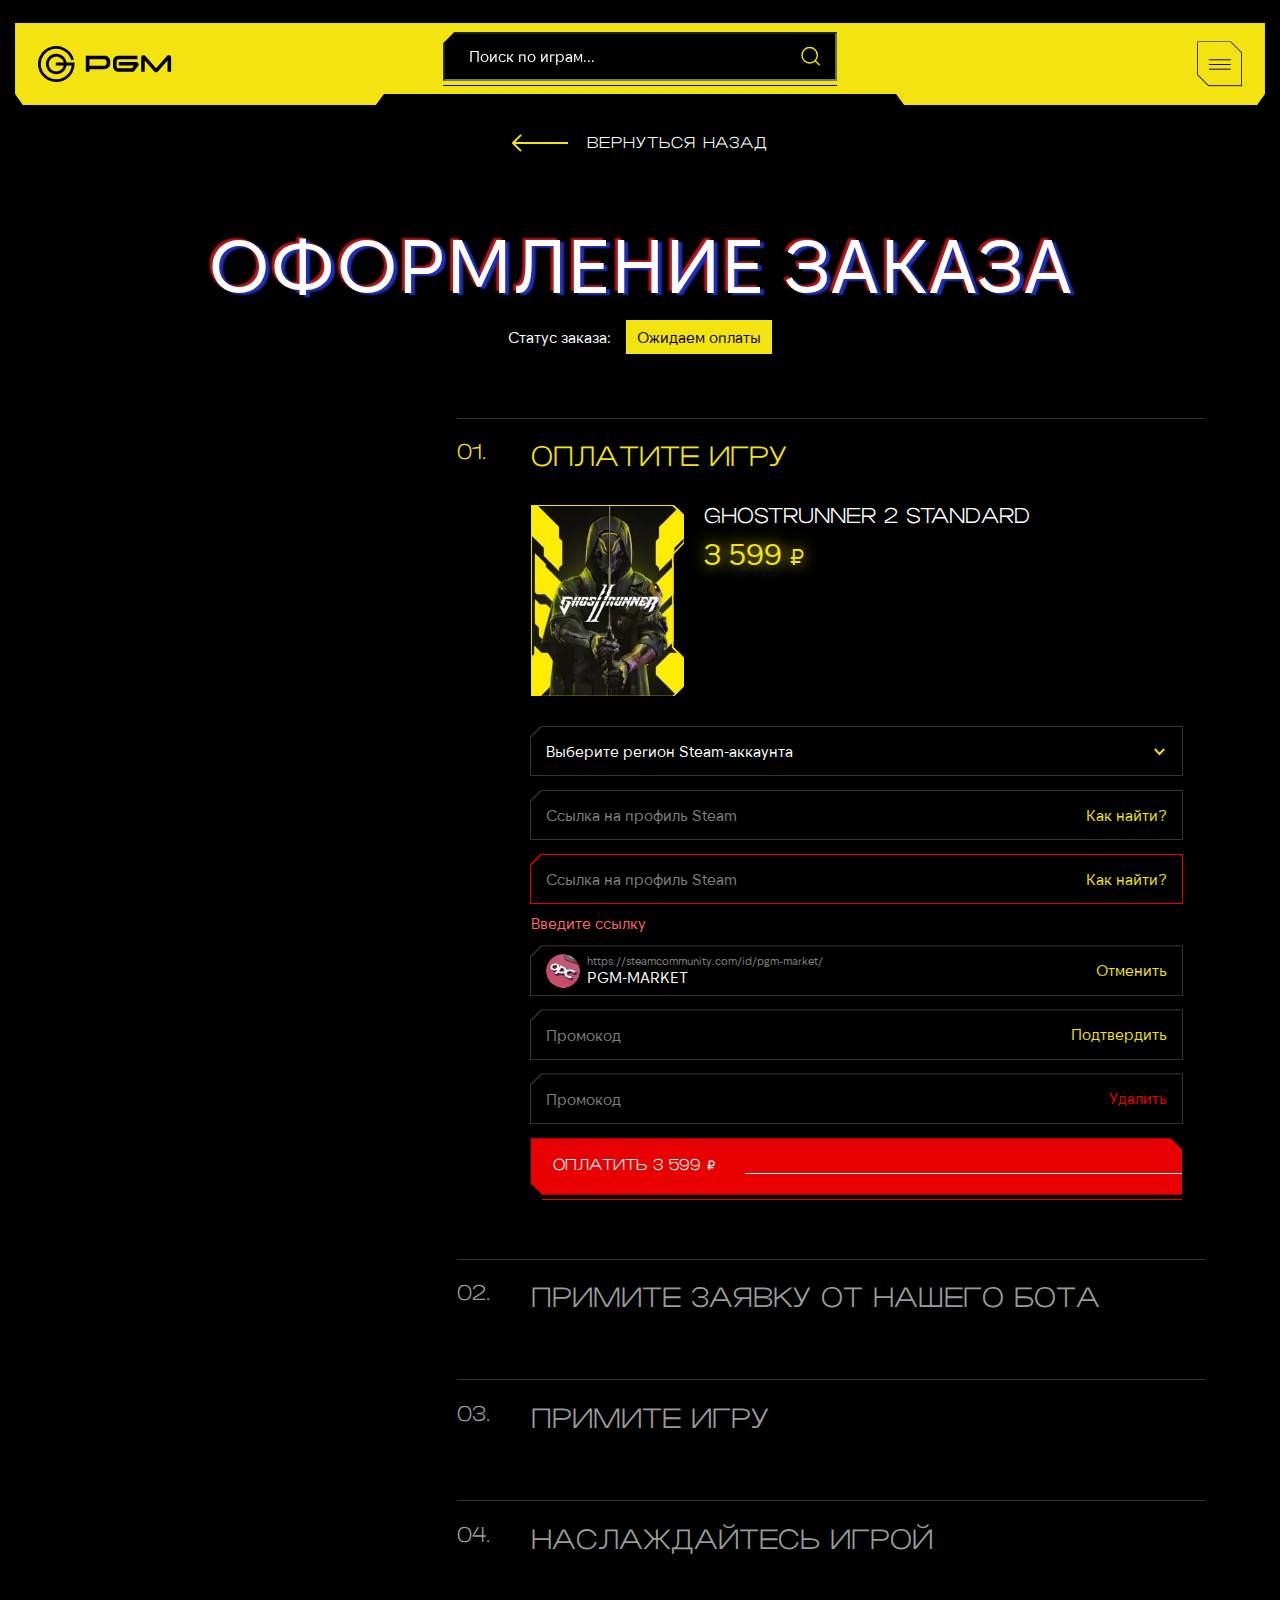
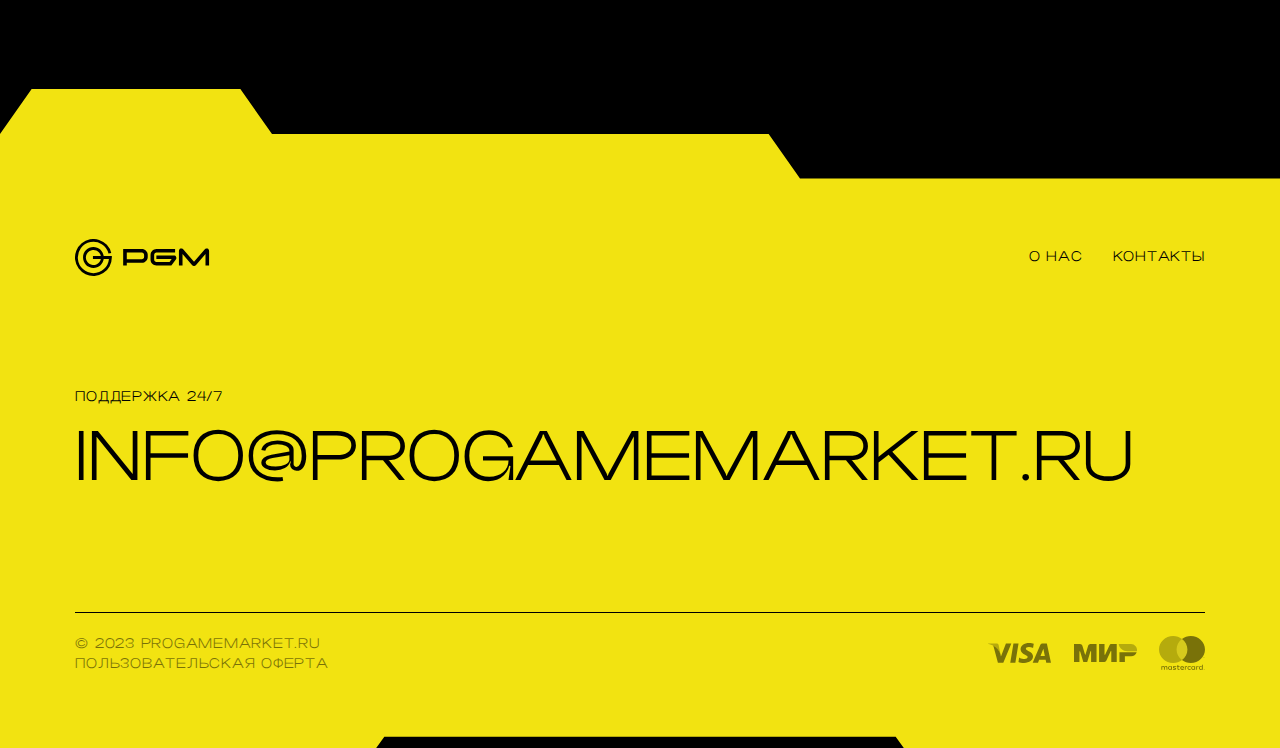
==== commit fee158ab: "fixed bugs" ====
--- a/checkout.html
+++ b/checkout.html
@@ -345,22 +345,17 @@
                                         </div>
                                     </a>
 
-                                    <a href="" class="search-card">
-                                        <div class="search-card__img" style="background-image: url(img/search-img4.webp);">
-                                            <svg xmlns="http://www.w3.org/2000/svg" width="160" height="200" viewBox="0 0 160 200" fill="none">
-                                                <path d="M0 0V-1H-1V0H0ZM148 0L148.707 -0.707107L148.414 -1H148V0ZM0 200H-1V201H0V200ZM148 200V201H148.414L148.707 200.707L148 200ZM160 188L160.707 188.707L161 188.414V188H160ZM160 161H161V160.598L160.721 160.307L160 161ZM148 148.5H147V148.902L147.279 149.193L148 148.5ZM148 51.5L147.279 50.8075L147 51.0977V51.5H148ZM160 39L160.721 39.6925L161 39.4023V39H160ZM160 12H161V11.5858L160.707 11.2929L160 12ZM0 1H148V-1H0V1ZM1 200V0H-1V200H1ZM148 199H0V201H148V199ZM159.293 187.293L147.293 199.293L148.707 200.707L160.707 188.707L159.293 187.293ZM159 161V188H161V161H159ZM160.721 160.307L148.721 147.807L147.279 149.193L159.279 161.693L160.721 160.307ZM149 148.5L149 51.5H147L147 148.5H149ZM148.721 52.1925L160.721 39.6925L159.279 38.3075L147.279 50.8075L148.721 52.1925ZM159 12V39H161V12H159ZM147.293 0.707107L159.293 12.7071L160.707 11.2929L148.707 -0.707107L147.293 0.707107Z" fill="#F2E311" mask="url(#path-1-inside-1_1743_1147)" />
-                                            </svg>
-                                        </div>
-                                        <div class="search-card__title">
-                                            <div class="text18 font2">Alaskan Road Truckers</div>
-                                        </div>
-                                        <div class="search-card__price">
-                                            <div class="text18 yellow-text yellow-shadow">
-                                                999 ₽
-                                            </div>
-                                        </div>
-                                    </a>
-
+                                    <div class="search-more">
+                                        <a href="" class="search-more__inner font2">
+                                            <div class="text32">
+                                                +15
+                                            </div>
+                                            <div class="text18">
+                                                Показать
+                                                все
+                                            </div>
+                                        </a>
+                                    </div>
                                 </div>
                             </div>
                         </div>
--- a/css/style.min.css
+++ b/css/style.min.css
@@ -1,2 +1,2 @@
-@font-face{font-family:"NT Somic";src:url(../fonts/NTSomic-Regular.ttf) format("ttf"),url(../fonts/NTSomic-Regular.woff) format("woff"),url(../fonts/NTSomic-Regular.woff2) format("woff2");font-weight:400;font-style:normal;font-display:swap}@font-face{font-family:"NT Somic";src:url(../fonts/NTSomic-Medium.ttf) format("ttf"),url(../fonts/NTSomic-Medium.woff) format("woff"),url(../fonts/NTSomic-Medium.woff2) format("woff2");font-weight:500;font-style:normal;font-display:swap}@font-face{font-family:"NT Somic";src:url(../fonts/NTSomic-Bold.ttf) format("ttf"),url(../fonts/NTSomic-Bold.woff) format("woff"),url(../fonts/NTSomic-Bold.woff2) format("woff2");font-weight:700;font-style:normal;font-display:swap}@font-face{font-family:"Random Grotesque Spacious Book";src:url(../fonts/RG-SpaciousBook.ttf) format("ttf"),url(../fonts/RG-SpaciousBook.woff) format("woff"),url(../fonts/RG-SpaciousBook.woff2) format("woff2");font-weight:400;font-style:normal;font-display:swap}*,::after,::before{margin:0;padding:0;-webkit-box-sizing:border-box;box-sizing:border-box;-webkit-font-smoothing:antialiased!important;-webkit-tap-highlight-color:transparent;outline:0!important}h1,h2,h3,h4,h5,h6{font-weight:400}a,body,div,form,h1,h2,h3,h4,h5,li,p,ul{margin:0;padding:0;border:0;text-decoration:none;line-height:1}button,input,textarea{outline:0!important;-webkit-transition:.125s;-o-transition:.125s;transition:.125s;font-family:inherit}input:active,input[type=checkbox]:focus,input[type=file]:focus,input[type=radio]:focus,input[type=text]:focus{outline:0!important}::-webkit-input-placeholder{color:#222}::-moz-placeholder{color:#222}:-moz-placeholder{color:#222}:-ms-input-placeholder{color:#222}input::-webkit-inner-spin-button,input::-webkit-outer-spin-button{-webkit-appearance:none;margin:0}input[type=number]{-moz-appearance:textfield}html{height:100%;scroll-behavior:smooth;width:100%}svg{-ms-flex-negative:0;flex-shrink:0}path,svg{-webkit-transition:.125s;-o-transition:.125s;transition:.125s}a{color:inherit;text-decoration:none;-webkit-transition:125ms;-o-transition:125ms;transition:125ms}a:focus,a:hover{text-decoration:none!important}li,ul{margin:0;padding:0;list-style:none}i{line-height:100%}fieldset{min-width:0;padding:0;margin:0;border:0}button{cursor:pointer;border:none;outline:0;-webkit-box-sizing:border-box;box-sizing:border-box;-webkit-transition:125ms;-o-transition:125ms;transition:125ms;background-color:inherit;font-size:1em}.swiper-button-next,.swiper-button-prev{z-index:2}.swiper-button-next::after,.swiper-button-prev::after{display:none}img{-webkit-user-select:none;-moz-user-select:none;-o-user-select:none;-ms-user-select:none;user-select:none}html.fixed-body{overflow-y:hidden}.wrapper{min-height:100vh;display:-webkit-box;display:-ms-flexbox;display:flex;-webkit-box-orient:vertical;-webkit-box-direction:normal;-ms-flex-direction:column;flex-direction:column;-ms-flex-negative:0;flex-shrink:0}.content{-webkit-box-flex:1;-ms-flex-positive:1;flex-grow:1;display:-webkit-box;display:-ms-flexbox;display:flex;-webkit-box-orient:vertical;-webkit-box-direction:normal;-ms-flex-direction:column;flex-direction:column;width:100%}.m-page{width:calc(100vw - (100vw - 100%));overflow-x:hidden;font-family:"NT Somic",sans-serif;font-weight:400;color:#fff;background:#000;font-size:calc(1360px * (16 / 1360))}@media screen and (max-width:1360px){.m-page{font-size:calc(100vw * (16 / 1360))}}.m-page.fixed-body,.m-page.fixed-body2{overflow-y:hidden;padding-right:var(--scrollWidth)}.container{max-width:1360px;width:100%;margin:0 auto;padding:0 5em}a:hover{color:#f2e311}@media screen and (max-width:992px){.m-page{font-size:calc(100vw * (16 / 768))}.container{padding:0 1.125em}}@media screen and (max-width:576px){.m-page{font-size:calc(100vw * (16 / 360))}}.text80{font-size:5em;line-height:110%}.text h2,.text48{font-size:3em;line-height:110%}.text40{font-size:2.5em;line-height:110%}.text h3,.text32{font-size:2em;line-height:110%}.m-title{text-transform:uppercase;text-shadow:4px 2px 2px #2030b9,-3px -2px 2px #b91a1c}.text24{font-size:1.5em;line-height:110%}.text20{font-size:1.25em;line-height:120%}.text19{font-size:1.1875em;line-height:120%}.text18{font-size:1.125em;line-height:110%}.text17{font-size:1.0625em;line-height:120%}.text16{font-size:1em;line-height:110%}.text15{font-size:.9375em;line-height:120%}.text14{font-size:.875em;line-height:110%}.text13{font-size:.8125em;line-height:120%}.text12{font-size:.75em;line-height:120%}.text11{font-size:.6875em;line-height:120%}.lh130{line-height:130%}.text10{font-size:.625em;line-height:120%}.font2{font-family:"Random Grotesque Spacious Book",sans-serif}.extra-bold-text{font-weight:800}.bold-text{font-weight:700}.semi-bold-text{font-weight:600}.medium-text{font-weight:500}.regular-text{font-weight:400}.light-text{font-weight:300}.gray-text{color:#9a9a9a}.yellow-text{color:#f2e311}.yellow-shadow{text-shadow:0 0 15px #f2e311}.red-text{color:#f26154}.red-text2{color:#ff6767}.red-text3{color:#e90000}.red-shadow{text-shadow:0 0 15px #f26154}.primary-text{color:#e90000}.green-text{color:#48cd90}.text h2,.text h3{text-transform:uppercase;font-family:"Random Grotesque Spacious Book",sans-serif}.text h2{margin-bottom:.67em}.text h3{margin-bottom:.5em}.text li,.text p{font-size:1.125em;line-height:130%;color:#9a9a9a}.text p:not(:last-child){margin:0 0 2em}.text img{width:100%;display:block;margin:3em 0}.text hr{display:block;height:2em;opacity:0}.text ul{display:grid;grid-template-columns:100%;gap:1em}.text ul li{padding-left:2.22em;background-image:url(../img/list-arrow.svg);background-repeat:no-repeat;background-position:left 0 top .167em;background-size:.89em auto}.text .banner-slider{margin:3em 0 0;overflow:unset}.text .banner-slider .swiper-container{overflow:hidden}.text .banner-slider img{margin:0}.text .banner-slider .custom-pagination{margin-top:1.5em;-webkit-box-pack:unset;-ms-flex-pack:unset;justify-content:unset}.text .banner-slider .swiper-nav{margin-left:auto}.m-btn{display:-webkit-box;display:-ms-flexbox;display:flex;-webkit-box-align:center;-ms-flex-align:center;align-items:center;-webkit-box-pack:center;-ms-flex-pack:center;justify-content:center;-webkit-transition:.225s ease-out;-o-transition:.225s ease-out;transition:.225s ease-out;padding:0 1.5em;height:3.75em;text-transform:uppercase;font-family:"Random Grotesque Spacious Book",sans-serif}.m-btn:focus{-webkit-box-shadow:none;box-shadow:none}.m-btn span{font-size:1.125em;line-height:110%}.m-btn-hexagon{-webkit-clip-path:polygon(0 0,calc(100% - .75em) 0,100% .75em,100% 100%,.75em 100%,0 calc(100% - .75em));clip-path:polygon(0 0,calc(100% - .75em) 0,100% .75em,100% 100%,.75em 100%,0 calc(100% - .75em));position:relative;overflow:hidden;padding-right:0}.m-btn-hexagon:after{content:'';-ms-flex-item-align:end;align-self:flex-end;-ms-flex-negative:0;flex-shrink:0;-webkit-box-flex:1;-ms-flex-positive:1;flex-grow:1;margin-bottom:1.38em;margin-left:auto;width:2.5rem;height:1px;background-color:#fff;bottom:1.37em;right:0;-webkit-transition:inherit;-o-transition:inherit;transition:inherit}.m-btn-hexagon span{margin-right:1.77em;-ms-flex-negative:0;flex-shrink:0}.m-btn-hexagon__wrap{position:relative}.m-btn-hexagon__wrap:after{content:'';position:absolute;top:100%;right:0;width:calc(100% - .75em);height:1px;margin-top:.25em;background-color:#e90000}.m-btn-hexagon__wrap._black .m-btn,.m-btn-hexagon__wrap._black:after{background-color:#000}.m-btn-hexagon:hover:after{-webkit-transform:translateX(100%);-ms-transform:translateX(100%);transform:translateX(100%)}.m-btn-red{-webkit-box-pack:unset;-ms-flex-pack:unset;justify-content:unset;background-color:#e90000;color:#fff}.m-btn-red:hover{color:#fff}.fg{position:relative;margin:0}.fg ._bg{-webkit-clip-path:polygon(.75em 0,100% 0,100% 100%,0 100%,0 .75em);clip-path:polygon(.75em 0,100% 0,100% 100%,0 100%,0 .75em);background:rgba(255,255,255,.2);position:absolute;top:-1px;left:-1px;width:calc(100% + 2px);height:calc(3.25em + 2px);-webkit-transition:.3s;-o-transition:.3s;transition:.3s}.fg input,.fg-filled{-webkit-clip-path:polygon(.75em 0,100% 0,100% 100%,0 100%,0 .75em);clip-path:polygon(.75em 0,100% 0,100% 100%,0 100%,0 .75em);padding:0 1em;height:3.25em;width:100%;background-color:#000;position:relative;z-index:2}.fg input{border:none;font-size:1em;line-height:130%;color:#fff}.fg input::-webkit-input-placeholder{color:rgba(255,255,255,.5)}.fg input::-moz-placeholder{color:rgba(255,255,255,.5)}.fg input:-ms-input-placeholder{color:rgba(255,255,255,.5)}.fg input::-ms-input-placeholder{color:rgba(255,255,255,.5)}.fg input::placeholder{color:rgba(255,255,255,.5)}.fg input:focus~._bg{background-color:#fff}.fg__btn{position:absolute;top:.94em;right:1em;z-index:2}.fg__btn:hover span{text-decoration:underline}.fg__btn span{-webkit-transition:.3s;-o-transition:.3s;transition:.3s}.fg__text{margin-top:.75em}.fg._error ._bg{background:#e90000}.fg-filled{display:-webkit-box;display:-ms-flexbox;display:flex;-webkit-box-align:center;-ms-flex-align:center;align-items:center}.fg-filled__img{width:2.25em;height:2.25em;margin-right:.5em;-ms-flex-negative:0;flex-shrink:0}.fg-filled__img img{width:100%;height:100%;border-radius:50%;-o-object-fit:cover;object-fit:cover}.fg-filled .text12,.fg-filled .text16{line-height:130%}.fg-filled .text12{color:rgba(255,255,255,.5)}.fg-select:after{content:'';position:absolute;width:1em;height:1em;top:1.125em;right:1em;background-image:url(../img/select-arrow.svg);background-size:100% auto;background-repeat:no-repeat;background-position:center;z-index:2;pointer-events:none}.fg-select input{cursor:pointer}.fg-select input::-webkit-input-placeholder{color:#fff}.fg-select input::-moz-placeholder{color:#fff}.fg-select input:-ms-input-placeholder{color:#fff}.fg-select input::-ms-input-placeholder{color:#fff}.fg-select input::placeholder{color:#fff}.fg-select input:focus~._bg{background:#f2e311}.fg-select._open{z-index:4}.fg-select._open ._bg{background:#f2e311}.fg-select._open .fg-dropdown{opacity:1;pointer-events:unset}.fg-dropdown{opacity:0;pointer-events:none;-webkit-transition:.3s;-o-transition:.3s;transition:.3s;position:absolute;top:100%;left:-1px;width:calc(100% + 2px);border:1px solid #f2e311;z-index:2;background:#000;padding:1em 0 1.44em}.fg-dropdown__items{display:grid;grid-template-columns:100%;gap:.75em}.fg-dropdown__item{display:-webkit-box;display:-ms-flexbox;display:flex;-webkit-box-align:center;-ms-flex-align:center;align-items:center;padding:0 1em;position:relative}.fg-dropdown__item:hover{cursor:pointer}.fg-dropdown__item._selected:before,.fg-dropdown__item:hover:before{opacity:1}.fg-dropdown__item img{width:1.5em;-ms-flex-negative:0;flex-shrink:0;margin-right:.5em}.fg-dropdown__item:before{content:'';position:absolute;left:0;top:50%;-webkit-transform:translateY(-50%);-ms-transform:translateY(-50%);transform:translateY(-50%);width:100%;height:calc(100% + 1em);background:rgba(255,255,255,.1);z-index:-1;-webkit-transition:.3s;-o-transition:.3s;transition:.3s;opacity:0}.check{position:relative}.check input{position:absolute;opacity:0;width:100%;height:100%;left:0;top:0;z-index:2;cursor:pointer}.check input:checked+label::before{border:3px solid #fff}.check input:disabled+label{color:#aaa;pointer-events:none}.check label{padding-left:40px;position:relative;min-height:20px;font-size:14px;line-height:20px;cursor:pointer}.check label:before{content:'';position:absolute;z-index:1;border-radius:2px;background:rgba(255,255,255,.01);border:1px solid rgba(255,255,255,.45);width:20px;height:20px;left:0;top:50%;-webkit-transform:translateY(-50%);-ms-transform:translateY(-50%);transform:translateY(-50%);-webkit-transition:.1s;-o-transition:.1s;transition:.1s}.m-backdrop:after{content:'';position:absolute;top:0;left:0;width:100%;height:100%;background:-webkit-gradient(linear,left top,left bottom,from(rgba(0,0,0,0)),to(#000));background:-o-linear-gradient(top,rgba(0,0,0,0) 0,#000 100%);background:linear-gradient(180deg,rgba(0,0,0,0) 0,#000 100%)}.swiper-nav{display:-webkit-box;display:-ms-flexbox;display:flex;-webkit-box-align:center;-ms-flex-align:center;align-items:center}.swiper-nav .swiper-button{position:static;margin:0}.swiper-nav .swiper-button:not(:last-child){margin:0 2em 0 0}.swiper-button{width:3.75em;height:auto;-webkit-transition:.3s;-o-transition:.3s;transition:.3s;display:-webkit-box;display:-ms-flexbox;display:flex;-webkit-box-align:center;-ms-flex-align:center;align-items:center;-webkit-box-pack:center;-ms-flex-pack:center;justify-content:center}.swiper-button img{width:100%;display:block;-webkit-transition:inherit;-o-transition:inherit;transition:inherit}.swiper-button-prev:hover img{-webkit-transform:translateX(-1em);-ms-transform:translateX(-1em);transform:translateX(-1em)}.swiper-button-next:hover img{-webkit-transform:translateX(1em);-ms-transform:translateX(1em);transform:translateX(1em)}.breadcrumbs{margin-top:60px}.breadcrumbs__item{font-size:16px;line-height:110%;position:relative;font-weight:400;display:inline}.breadcrumbs__item:last-child{font-weight:600}.breadcrumbs__item:not(:first-child){margin-left:24px}.breadcrumbs__item:not(:first-child):before{content:'';position:absolute;z-index:1;width:3.51px;height:3.51px;background-color:#e90000;border-radius:1px;-webkit-transform:rotate(-45deg);-ms-transform:rotate(-45deg);transform:rotate(-45deg);top:7px;right:100%;margin-right:10px}.modal{position:fixed;left:0;top:0;width:100%;height:calc(100 * var(--vh));overflow-y:auto;z-index:80;opacity:0;pointer-events:none;padding:1em 0;text-align:center}.modal:after{content:'';display:inline-block;height:100%;vertical-align:middle;margin-right:-4px}.modal__bg{background:rgba(0,0,0,.5);-webkit-backdrop-filter:blur(25px);backdrop-filter:blur(25px);position:fixed;width:100%;height:calc(100 * var(--vh));top:0;left:0;display:none;z-index:2}.modal._active{opacity:1;pointer-events:unset}.modal._active .modal__bg{display:block}.modal__dialog{text-align:left;vertical-align:middle;-webkit-backdrop-filter:blur(25px);backdrop-filter:blur(25px);background:#000;width:48em;max-width:calc(100% - 1em);position:relative;z-index:3;padding:2em 4em 2em 2em;display:inline-block;border:1px solid #f2e311;-webkit-clip-path:polygon(.75em 0,calc(100% - .75em) 0,100% .75em,100% 100%,0 100%,0 .75em);clip-path:polygon(.75em 0,calc(100% - .75em) 0,100% .75em,100% 100%,0 100%,0 .75em)}.modal__dialog:after,.modal__dialog:before{content:'';position:absolute;top:.25em;width:1.25em;height:1px;background-color:#f2e311}.modal__dialog:before{left:-.25em;-webkit-transform:rotate(-45deg);-ms-transform:rotate(-45deg);transform:rotate(-45deg)}.modal__dialog:after{right:-.25em;-webkit-transform:rotate(45deg);-ms-transform:rotate(45deg);transform:rotate(45deg)}.modal .close-btn{position:absolute;top:1em;right:1em;width:2em;display:-webkit-box;display:-ms-flexbox;display:flex;-webkit-box-align:center;-ms-flex-align:center;align-items:center;-webkit-box-pack:center;-ms-flex-pack:center;justify-content:center}.modal .close-btn svg{width:100%;height:auto}.modal .close-btn:hover path{fill:#f2e311}.modal .text48{text-transform:uppercase}.modal .text{margin-top:1em}.logo{display:block;width:9em;-ms-flex-negative:0;flex-shrink:0}.logo img{width:100%;display:block}.header{position:absolute;top:0;left:0;z-index:10;width:100%;padding:1.5em 0}.header .container{max-width:1920px;padding:0 1em}.header__inner{padding:1.25em 1.5em;min-height:5.5em;display:-webkit-box;display:-ms-flexbox;display:flex;-webkit-box-align:center;-ms-flex-align:center;align-items:center;-webkit-box-pack:justify;-ms-flex-pack:justify;justify-content:space-between;position:relative}.header__inner:before{content:'';position:absolute;top:0;left:0;width:100%;height:100%;-webkit-clip-path:polygon(100% 0,0 0,0 86.364%,.641% 100%,28.846% 100%,29.514% 86.364%,70.486% 86.364%,71.154% 100%,99.359% 100%,100% 86.364%,100% 0);clip-path:polygon(100% 0,0 0,0 86.364%,.641% 100%,28.846% 100%,29.514% 86.364%,70.486% 86.364%,71.154% 100%,99.359% 100%,100% 86.364%,100% 0);background-color:#f2e311;z-index:-1}.header._open .menu{opacity:1;pointer-events:unset}.header._open .burger{background:#000}.header._open .burger ._view1{opacity:0}.header._open .burger ._view2{opacity:1}.burger{width:3em;height:3em;-webkit-clip-path:polygon(0 0,75% 0,100% 25%,100% 100%,25% 100%,0 75%,0 0);clip-path:polygon(0 0,75% 0,100% 25%,100% 100%,25% 100%,0 75%,0 0);position:relative}.burger__border{width:100%;height:auto}.burger__icon{position:absolute;top:50%;left:50%;-webkit-transform:translate(-50%,-50%);-ms-transform:translate(-50%,-50%);transform:translate(-50%,-50%);width:1.5em;height:auto}.burger ._view2{opacity:0}.burger:hover{background-color:#000}.burger:hover rect{fill:#fff}.menu{position:absolute;right:0;top:100%;margin-top:.75em;padding-top:1.75em;-webkit-backdrop-filter:blur(25px);backdrop-filter:blur(25px);background-color:rgba(0,0,0,.15);border:1px solid #f2e311;width:25em;-webkit-clip-path:polygon(calc(100% - .75em) 0,100% .75em,100% 100%,0 100%,0 0);clip-path:polygon(calc(100% - .75em) 0,100% .75em,100% 100%,0 100%,0 0);overflow:hidden;color:#fff;font-family:"Random Grotesque Spacious Book",sans-serif;text-transform:uppercase;-webkit-transition:.4s;-o-transition:.4s;transition:.4s;opacity:0;pointer-events:none}.menu:after{content:'';position:absolute;top:.25em;right:-.25em;width:1.25em;height:1px;background-color:#f2e311;-webkit-transform:rotate(45deg);-ms-transform:rotate(45deg);transform:rotate(45deg)}.menu__links{display:grid;grid-template-columns:100%;gap:.75em;padding:0 1.75em}.menu__link{padding:.75em 0;position:relative;text-transform:uppercase;overflow:hidden}.menu__link:after{content:'';position:absolute;top:0;left:0;width:100%;height:1px;background-color:#f2e311;-webkit-transition:.6s;-o-transition:.6s;transition:.6s}.menu__link:hover{color:#fff}.menu__link:hover:after{-webkit-transform:translateX(100%);-ms-transform:translateX(100%);transform:translateX(100%)}.menu__support{margin-top:5.5em;background:rgba(0,0,0,.3);-webkit-backdrop-filter:blur(25px);backdrop-filter:blur(25px);padding:1.5em 1.75em}.menu__support .text14{margin-bottom:.57em;opacity:.5}.header-search{position:absolute;top:.625em;left:50%;-webkit-transform:translateX(-50%);-ms-transform:translateX(-50%);transform:translateX(-50%);padding-bottom:.25em;border-bottom:1px solid #e90000;width:36.8125em;max-width:31.5%}.header-search__field{position:relative}.header-search__field input{width:100%;height:3.25em;background:#000;padding:0 3em 0 1.56em;font-size:1em;line-height:120%;color:#fff;font-family:"NT Somic",sans-serif;-webkit-clip-path:polygon(.75em 0,100% 0,100% 100%,0 100%,0 .75em);clip-path:polygon(.75em 0,100% 0,100% 100%,0 100%,0 .75em)}.header-search__field input::-webkit-input-placeholder{color:#fff}.header-search__field input::-moz-placeholder{color:#fff}.header-search__field input:-ms-input-placeholder{color:#fff}.header-search__field input::-ms-input-placeholder{color:#fff}.header-search__field input::placeholder{color:#fff}.header-search__btn{width:1.5em;display:-webkit-box;display:-ms-flexbox;display:flex;-webkit-box-align:center;-ms-flex-align:center;align-items:center;-webkit-box-pack:center;-ms-flex-pack:center;justify-content:center;right:1em;top:50%;-webkit-transform:translateY(-50%);-ms-transform:translateY(-50%);transform:translateY(-50%);position:absolute}.header-search__btn img{width:100%;display:block}.header-search._open .search-result,.header-search._type2 .search-result{opacity:1;pointer-events:unset}.header-search._type2 .search-result ._view1{display:none}.header-search._type2 .search-result ._view2{display:block}.search-result{-webkit-transition:.3s;-o-transition:.3s;transition:.3s;opacity:0;pointer-events:none;position:absolute;top:100%;left:50%;-webkit-transform:translateX(-50%);-ms-transform:translateX(-50%);transform:translateX(-50%);margin-top:2em;padding:1.75em .875em 0;-webkit-clip-path:polygon(.75em 0,calc(100% - .75em) 0,100% .75em,100% 100%,0 100%,0 .75em);clip-path:polygon(.75em 0,calc(100% - .75em) 0,100% .75em,100% 100%,0 100%,0 .75em);border:1px solid #f2e311;width:48em;max-width:calc(100vw - 3em);overflow:hidden;-webkit-backdrop-filter:blur(25px);backdrop-filter:blur(25px);background:rgba(0,0,0,.15);color:#fff}.search-result:after,.search-result:before{content:'';position:absolute;top:.25em;width:1.25em;height:1px;background-color:#f2e311}.search-result:before{left:-.25em;-webkit-transform:rotate(-45deg);-ms-transform:rotate(-45deg);transform:rotate(-45deg)}.search-result:after{right:-.25em;-webkit-transform:rotate(45deg);-ms-transform:rotate(45deg);transform:rotate(45deg)}.search-result__title{text-transform:uppercase}.search-result__items{padding:0 .875em 1.75em;overflow-y:auto;margin-top:1.5em;display:grid;grid-template-columns:repeat(4,calc(25% - 4.5em / 4));gap:3em 1.5em;max-height:calc(100 * var(--vh) - 14em)}.search-result__items::-webkit-scrollbar{width:.125em;height:.125em}.search-result__items::-webkit-scrollbar-track{background:0 0;border-radius:0}.search-result__items::-webkit-scrollbar-thumb{background:rgba(255,255,255,.5)}.search-result ._view2{display:none}.product-card__title,.search-card__title{margin-top:1em;text-transform:uppercase}.product-card__price,.search-card__price{margin-top:auto;padding-top:.75em;display:-webkit-box;display:-ms-flexbox;display:flex;-webkit-box-align:center;-ms-flex-align:center;align-items:center;-webkit-box-pack:justify;-ms-flex-pack:justify;justify-content:space-between}.search-card{display:-webkit-box;display:-ms-flexbox;display:flex;-webkit-box-orient:vertical;-webkit-box-direction:normal;-ms-flex-direction:column;flex-direction:column}.search-card__img{-webkit-clip-path:polygon(0 0,0 -.5%,-.625% -.5%,-.625% 0,0 0,92.058% .354%,92.942% -.354%,100.442% 5.646%,99.558% 6.354%,92.058% .354%,99.375% 6%,100.625% 6%,100.625% 19.5%,99.375% 19.5%,99.375% 6%,92.951% 26.096%,92.049% 25.404%,99.549% 19.154%,100.451% 19.846%,92.951% 26.096%,93.125% 74.25%,91.875% 74.25%,91.875% 25.75%,93.125% 25.75%,93.125% 74.25%,100.451% 80.154%,99.549% 80.847%,92.049% 74.597%,92.951% 73.904%,100.451% 80.154%,99.375% 80.5%,100.625% 80.5%,100.625% 94%,99.375% 94%,99.375% 80.5%,99.558% 93.647%,100.442% 94.354%,92.942% 100.354%,92.058% 99.647%,99.558% 93.647%,92.5% 99.5%,92.5% 100.5%,0 100.5%,0 99.5%,92.5% 99.5%,.625% 100%,-.625% 100%,-.625% 0,.625% 0,.625% 100%,0 .5%,0 -.5%,92.5% -.5%,92.5% .5%,0 .5%,100% 6%,100.442% 5.646%,100.625% 5.793%,100.625% 6%,100% 6%,100% 19.5%,100.625% 19.5%,100.625% 19.701%,100.451% 19.846%,100% 19.5%,92.5% 25.75%,91.875% 25.75%,91.875% 25.549%,92.049% 25.404%,92.5% 25.75%,92.5% 74.25%,92.049% 74.597%,91.875% 74.451%,91.875% 74.25%,92.5% 74.25%,100% 80.5%,100.451% 80.154%,100.625% 80.299%,100.625% 80.5%,100% 80.5%,100% 94%,100.625% 94%,100.625% 94.207%,100.442% 94.354%,100% 94%,92.5% 100%,92.942% 100.354%,92.759% 100.5%,92.5% 100.5%,92.5% 100%,0 100%,0 100.5%,-.625% 100.5%,-.625% 100%,0 100%,0 0,92.5% -.5%,92.759% -.5%,92.942% -.354%,92.5% 0);clip-path:polygon(0 0,0 -.5%,-.625% -.5%,-.625% 0,0 0,92.058% .354%,92.942% -.354%,100.442% 5.646%,99.558% 6.354%,92.058% .354%,99.375% 6%,100.625% 6%,100.625% 19.5%,99.375% 19.5%,99.375% 6%,92.951% 26.096%,92.049% 25.404%,99.549% 19.154%,100.451% 19.846%,92.951% 26.096%,93.125% 74.25%,91.875% 74.25%,91.875% 25.75%,93.125% 25.75%,93.125% 74.25%,100.451% 80.154%,99.549% 80.847%,92.049% 74.597%,92.951% 73.904%,100.451% 80.154%,99.375% 80.5%,100.625% 80.5%,100.625% 94%,99.375% 94%,99.375% 80.5%,99.558% 93.647%,100.442% 94.354%,92.942% 100.354%,92.058% 99.647%,99.558% 93.647%,92.5% 99.5%,92.5% 100.5%,0 100.5%,0 99.5%,92.5% 99.5%,.625% 100%,-.625% 100%,-.625% 0,.625% 0,.625% 100%,0 .5%,0 -.5%,92.5% -.5%,92.5% .5%,0 .5%,100% 6%,100.442% 5.646%,100.625% 5.793%,100.625% 6%,100% 6%,100% 19.5%,100.625% 19.5%,100.625% 19.701%,100.451% 19.846%,100% 19.5%,92.5% 25.75%,91.875% 25.75%,91.875% 25.549%,92.049% 25.404%,92.5% 25.75%,92.5% 74.25%,92.049% 74.597%,91.875% 74.451%,91.875% 74.25%,92.5% 74.25%,100% 80.5%,100.451% 80.154%,100.625% 80.299%,100.625% 80.5%,100% 80.5%,100% 94%,100.625% 94%,100.625% 94.207%,100.442% 94.354%,100% 94%,92.5% 100%,92.942% 100.354%,92.759% 100.5%,92.5% 100.5%,92.5% 100%,0 100%,0 100.5%,-.625% 100.5%,-.625% 100%,0 100%,0 0,92.5% -.5%,92.759% -.5%,92.942% -.354%,92.5% 0);background-size:cover;background-position:center}.search-card__img svg{width:100%;height:auto;display:block}.footer{-webkit-clip-path:polygon(18.75% 0,2.5% 0,0 6.887%,0 100%,29.375% 100%,30.026% 98.278%,69.974% 98.278%,70.625% 100%,100% 100%,100% 13.63%,62.5% 13.63%,60.052% 6.887%,60% 6.887%,21.25% 6.887%,18.75% 0);clip-path:polygon(18.75% 0,2.5% 0,0 6.887%,0 100%,29.375% 100%,30.026% 98.278%,69.974% 98.278%,70.625% 100%,100% 100%,100% 13.63%,62.5% 13.63%,60.052% 6.887%,60% 6.887%,21.25% 6.887%,18.75% 0);padding:10em 0 5em;background-color:#f2e311;color:#000;font-family:"Random Grotesque Spacious Book",sans-serif;margin-top:4.5em}.footer__top{display:-webkit-box;display:-ms-flexbox;display:flex;-webkit-box-align:center;-ms-flex-align:center;align-items:center;-webkit-box-pack:justify;-ms-flex-pack:justify;justify-content:space-between}.footer__bottom{margin-top:7em;border-top:1px solid #000;display:-webkit-box;display:-ms-flexbox;display:flex;-webkit-box-align:start;-ms-flex-align:start;align-items:flex-start;-webkit-box-pack:justify;-ms-flex-pack:justify;justify-content:space-between;padding-top:1.5em}.footer .text16{letter-spacing:.05em}.footer-nav{display:-webkit-box;display:-ms-flexbox;display:flex;-webkit-box-align:center;-ms-flex-align:center;align-items:center}.footer-nav__link{text-transform:uppercase;padding:.375em 0;border-top:1px solid transparent;border-bottom:1px solid transparent}.footer-nav__link:not(:last-child){margin:0 2em 0 0}.footer-nav__link:hover{border-bottom-color:#000;color:#000}.footer-support{margin-top:7.5em;display:-webkit-box;display:-ms-flexbox;display:flex;-webkit-box-orient:vertical;-webkit-box-direction:normal;-ms-flex-direction:column;flex-direction:column;-webkit-box-align:start;-ms-flex-align:start;align-items:flex-start;text-transform:uppercase}.footer-support .text16{margin-bottom:.75em}.footer-support__link{position:relative;overflow:hidden;padding-bottom:.5em}.footer-support__link:after{content:'';position:absolute;bottom:0;left:0;width:100%;height:1px;background-color:#000;-webkit-transition:.6s;-o-transition:.6s;transition:.6s;-webkit-transform:translateX(-120%);-ms-transform:translateX(-120%);transform:translateX(-120%)}.footer-support__link:hover{color:#000}.footer-support__link:hover:after{-webkit-transform:translateX(0);-ms-transform:translateX(0);transform:translateX(0)}.footer-info{opacity:.5;text-transform:uppercase;display:grid;grid-template-columns:100%;gap:.25em}.footer-pay{display:-webkit-box;display:-ms-flexbox;display:flex;-webkit-box-align:center;-ms-flex-align:center;align-items:center}.footer-pay__item:not(:last-child){margin:0 1.5em 0 0}.footer-pay__item img{max-height:2.25em;max-width:4.18em}.main-slider{overflow:hidden;position:relative;color:#fff}.main-slider .swiper-slide{height:calc(100 * var(--vh));background-size:cover;background-position:center}.main-slider .custom-pagination{position:absolute;bottom:5em;left:50%;-webkit-transform:translateX(-50%);-ms-transform:translateX(-50%);transform:translateX(-50%);z-index:2}.main-slide{display:-webkit-box;display:-ms-flexbox;display:flex;-webkit-box-align:end;-ms-flex-align:end;align-items:flex-end;padding-bottom:11.25em}.main-slide__inner{position:relative;z-index:2;display:-webkit-box;display:-ms-flexbox;display:flex;-webkit-box-orient:vertical;-webkit-box-direction:normal;-ms-flex-direction:column;flex-direction:column;-webkit-box-align:center;-ms-flex-align:center;align-items:center}.main-slide__info{display:grid;grid-template-columns:100%;gap:1em;text-align:center}.main-slide .m-title{color:#fff}.main-slide__nav{margin-top:2.5em;display:-webkit-box;display:-ms-flexbox;display:flex;-webkit-box-pack:center;-ms-flex-pack:center;justify-content:center}.custom-pagination{max-width:100%;width:48.6875em;display:-webkit-box;display:-ms-flexbox;display:flex;-webkit-box-align:center;-ms-flex-align:center;align-items:center;-webkit-box-pack:justify;-ms-flex-pack:justify;justify-content:space-between}.custom-pagination .swiper-pagination{position:static;margin:0 2.31em;width:auto;-webkit-box-flex:1;-ms-flex-positive:1;flex-grow:1;display:-webkit-box;display:-ms-flexbox;display:flex;-webkit-box-align:center;-ms-flex-align:center;align-items:center}.custom-pagination .swiper-pagination-bullet{background:rgba(255,255,255,.25);height:1px;-webkit-box-flex:1;-ms-flex-positive:1;flex-grow:1;position:relative;-webkit-transition:.3s;-o-transition:.3s;transition:.3s}.custom-pagination .swiper-pagination-bullet:not(:last-child){margin:0 .25em 0 0}.custom-pagination .swiper-pagination-bullet:before{content:'';position:absolute;top:50%;left:0;-webkit-transform:translateY(-50%) skewX(-50deg);-ms-transform:translateY(-50%) skewX(-50deg);transform:translateY(-50%) skewX(-50deg);width:100%;height:5px;background-color:rgba(255,255,255,.25);-webkit-transition:inherit;-o-transition:inherit;transition:inherit;opacity:0}.custom-pagination .swiper-pagination-bullet:hover{background-color:transparent}.custom-pagination .swiper-pagination-bullet:hover:before{opacity:1}.custom-pagination .swiper-pagination-bullet-active{background-color:transparent}.custom-pagination .swiper-pagination-bullet-active:before{background-color:#f2e311;opacity:1}.collection{padding:8.75em 0 7.5em}.collection__top{display:-webkit-box;display:-ms-flexbox;display:flex;-webkit-box-align:center;-ms-flex-align:center;align-items:center;-webkit-box-pack:justify;-ms-flex-pack:justify;justify-content:space-between}.line-title{position:relative;text-transform:uppercase;font-family:"Random Grotesque Spacious Book",sans-serif}.line-title:after{content:'';position:absolute;width:4.25em;height:.3125em;top:100%;left:0;margin-top:2em;background-color:#f2e311;-webkit-transform:skewX(-50deg);-ms-transform:skewX(-50deg);transform:skewX(-50deg)}.collection-slider{margin-top:7em;margin-left:-.5em;overflow:hidden;padding:.5em;width:calc(100% + 1em)}.collection-slider .swiper-container{width:calc(100% + 1em)}.collection-slider .swiper-slide{width:25%;padding-right:1.25em}.product-card{display:block;-webkit-clip-path:polygon(0 0,0 -.217%,-.355% -.217%,-.355% 0,0 0,95.494% .154%,95.995% -.154%,100.251% 2.455%,99.749% 2.762%,95.494% .154%,99.645% 2.609%,100.355% 2.609%,100.355% 15.226%,99.645% 15.226%,99.645% 2.609%,96.355% 17.868%,95.844% 17.567%,99.744% 15.076%,100.256% 15.377%,96.355% 17.868%,96.454% 82.283%,95.745% 82.283%,95.745% 17.717%,96.454% 17.717%,96.454% 82.283%,100.256% 84.623%,99.744% 84.924%,95.844% 82.433%,96.355% 82.132%,100.256% 84.623%,99.645% 84.773%,100.355% 84.773%,100.355% 97.391%,99.645% 97.391%,99.645% 84.773%,99.749% 97.238%,100.251% 97.545%,95.995% 100.154%,95.494% 99.846%,99.749% 97.238%,95.745% 99.783%,95.745% 100.217%,0 100.217%,0 99.783%,95.745% 99.783%,.355% 100%,-.355% 100%,-.355% 0,.355% 0,.355% 100%,0 .217%,0 -.217%,95.745% -.217%,95.745% .217%,0 .217%,100% 2.609%,100.251% 2.455%,100.355% 2.519%,100.355% 2.609%,100% 2.609%,100% 15.226%,100.355% 15.226%,100.355% 15.314%,100.256% 15.377%,100% 15.226%,96.099% 17.717%,95.745% 17.717%,95.745% 17.63%,95.844% 17.567%,96.099% 17.717%,96.099% 82.283%,95.844% 82.433%,95.745% 82.37%,95.745% 82.283%,96.099% 82.283%,100% 84.773%,100.256% 84.623%,100.355% 84.686%,100.355% 84.773%,100% 84.773%,100% 97.391%,100.355% 97.391%,100.355% 97.481%,100.251% 97.545%,100% 97.391%,95.745% 100%,95.995% 100.154%,95.891% 100.217%,95.745% 100.217%,95.745% 100%,0 100%,0 100.217%,-.355% 100.217%,-.355% 100%,0 100%,0 0,95.745% -.217%,95.891% -.217%,95.995% -.154%,95.745% 0);clip-path:polygon(0 0,0 -.217%,-.355% -.217%,-.355% 0,0 0,95.494% .154%,95.995% -.154%,100.251% 2.455%,99.749% 2.762%,95.494% .154%,99.645% 2.609%,100.355% 2.609%,100.355% 15.226%,99.645% 15.226%,99.645% 2.609%,96.355% 17.868%,95.844% 17.567%,99.744% 15.076%,100.256% 15.377%,96.355% 17.868%,96.454% 82.283%,95.745% 82.283%,95.745% 17.717%,96.454% 17.717%,96.454% 82.283%,100.256% 84.623%,99.744% 84.924%,95.844% 82.433%,96.355% 82.132%,100.256% 84.623%,99.645% 84.773%,100.355% 84.773%,100.355% 97.391%,99.645% 97.391%,99.645% 84.773%,99.749% 97.238%,100.251% 97.545%,95.995% 100.154%,95.494% 99.846%,99.749% 97.238%,95.745% 99.783%,95.745% 100.217%,0 100.217%,0 99.783%,95.745% 99.783%,.355% 100%,-.355% 100%,-.355% 0,.355% 0,.355% 100%,0 .217%,0 -.217%,95.745% -.217%,95.745% .217%,0 .217%,100% 2.609%,100.251% 2.455%,100.355% 2.519%,100.355% 2.609%,100% 2.609%,100% 15.226%,100.355% 15.226%,100.355% 15.314%,100.256% 15.377%,100% 15.226%,96.099% 17.717%,95.745% 17.717%,95.745% 17.63%,95.844% 17.567%,96.099% 17.717%,96.099% 82.283%,95.844% 82.433%,95.745% 82.37%,95.745% 82.283%,96.099% 82.283%,100% 84.773%,100.256% 84.623%,100.355% 84.686%,100.355% 84.773%,100% 84.773%,100% 97.391%,100.355% 97.391%,100.355% 97.481%,100.251% 97.545%,100% 97.391%,95.745% 100%,95.995% 100.154%,95.891% 100.217%,95.745% 100.217%,95.745% 100%,0 100%,0 100.217%,-.355% 100.217%,-.355% 100%,0 100%,0 0,95.745% -.217%,95.891% -.217%,95.995% -.154%,95.745% 0);overflow:hidden;position:relative}.product-card:after{content:'';position:absolute;top:0;left:0;width:.3125em;height:100%;background-image:url(../img/line.svg);background-size:100% auto;background-repeat:no-repeat;background-position:center;z-index:2}.product-card__mask{display:block;width:100%;height:auto;position:relative;z-index:2}.product-card__inner{position:absolute;top:0;left:0;width:100%;height:100%;display:-webkit-box;display:-ms-flexbox;display:flex;-webkit-box-orient:vertical;-webkit-box-direction:normal;-ms-flex-direction:column;flex-direction:column;border-bottom:1px solid #f2e311;border-top:1px solid #f2e311}.product-card__img{position:relative;padding-bottom:117%}.product-card__img img{position:absolute;top:0;left:0;width:100%;height:100%;-o-object-fit:cover;object-fit:cover;border-radius:inherit}.product-card__bottom{padding:.5em 1em 1.25em 1.125em;display:-webkit-box;display:-ms-flexbox;display:flex;-webkit-box-orient:vertical;-webkit-box-direction:normal;-ms-flex-direction:column;flex-direction:column;-webkit-box-flex:1;-ms-flex-positive:1;flex-grow:1;max-width:95%}.product-card__title .text18{overflow:hidden;display:-webkit-box;-webkit-line-clamp:2;-webkit-box-orient:vertical;letter-spacing:-.00625em}.about{padding:10.88em 0;margin-bottom:4.25em;background-size:cover;background-position:center;text-align:center}.about__inner{min-height:45.6875em;padding:6.25em 6.375em;-webkit-clip-path:polygon(4% 0,4% -.137%,3.965% -.137%,3.941% -.097%,4% 0,99.917% 0,100.083% 0,100.083% 23.256%,99.917% 23.256%,99.917% 0,99.045% 24.427%,98.955% 24.197%,99.955% 23.141%,100.045% 23.371%,99.045% 24.427%,99.083% 62.966%,98.917% 62.966%,98.917% 24.312%,99.083% 24.312%,99.083% 62.966%,100.045% 63.907%,99.955% 64.137%,98.955% 63.081%,99.045% 62.85%,100.045% 63.907%,99.917% 64.022%,100.083% 64.022%,100.083% 86.867%,99.917% 86.867%,99.917% 64.022%,99.941% 86.771%,100.059% 86.964%,96.101% 93.462%,95.983% 93.269%,99.941% 86.771%,96.042% 93.228%,96.042% 93.502%,82.167% 93.502%,82.167% 93.228%,96.042% 93.228%,82.108% 93.269%,82.226% 93.462%,78.184% 100.097%,78.066% 99.903%,82.108% 93.269%,78.125% 99.863%,78.125% 100.137%,0 100.137%,0 99.863%,78.125% 99.863%,.083% 100%,-.083% 100%,-.083% 6.566%,.083% 6.566%,.083% 100%,.059% 6.663%,-.059% 6.47%,3.941% -.097%,4.059% .097%,.059% 6.663%,4% .137%,4% -.137%,100% -.137%,100% .137%,4% .137%,100% 23.256%,100.083% 23.256%,100.083% 23.331%,100.045% 23.371%,100% 23.256%,99% 24.312%,98.917% 24.312%,98.917% 24.238%,98.955% 24.197%,99% 24.312%,99% 62.966%,98.955% 63.081%,98.917% 63.04%,98.917% 62.966%,99% 62.966%,100% 64.022%,100.045% 63.907%,100.083% 63.947%,100.083% 64.022%,100% 64.022%,100% 86.867%,100.083% 86.867%,100.083% 86.924%,100.059% 86.964%,100% 86.867%,96.042% 93.365%,96.101% 93.462%,96.076% 93.502%,96.042% 93.502%,96.042% 93.365%,82.167% 93.365%,82.108% 93.269%,82.132% 93.228%,82.167% 93.228%,82.167% 93.365%,78.125% 100%,78.184% 100.097%,78.16% 100.137%,78.125% 100.137%,78.125% 100%,0 100%,0 100.137%,-.083% 100.137%,-.083% 100%,0 100%,0 6.566%,-.083% 6.566%,-.083% 6.51%,-.059% 6.47%,0 6.566%,4% 0,100% -.137%,100.083% -.137%,100.083% 0,100% 0);clip-path:polygon(4% 0,4% -.137%,3.965% -.137%,3.941% -.097%,4% 0,99.917% 0,100.083% 0,100.083% 23.256%,99.917% 23.256%,99.917% 0,99.045% 24.427%,98.955% 24.197%,99.955% 23.141%,100.045% 23.371%,99.045% 24.427%,99.083% 62.966%,98.917% 62.966%,98.917% 24.312%,99.083% 24.312%,99.083% 62.966%,100.045% 63.907%,99.955% 64.137%,98.955% 63.081%,99.045% 62.85%,100.045% 63.907%,99.917% 64.022%,100.083% 64.022%,100.083% 86.867%,99.917% 86.867%,99.917% 64.022%,99.941% 86.771%,100.059% 86.964%,96.101% 93.462%,95.983% 93.269%,99.941% 86.771%,96.042% 93.228%,96.042% 93.502%,82.167% 93.502%,82.167% 93.228%,96.042% 93.228%,82.108% 93.269%,82.226% 93.462%,78.184% 100.097%,78.066% 99.903%,82.108% 93.269%,78.125% 99.863%,78.125% 100.137%,0 100.137%,0 99.863%,78.125% 99.863%,.083% 100%,-.083% 100%,-.083% 6.566%,.083% 6.566%,.083% 100%,.059% 6.663%,-.059% 6.47%,3.941% -.097%,4.059% .097%,.059% 6.663%,4% .137%,4% -.137%,100% -.137%,100% .137%,4% .137%,100% 23.256%,100.083% 23.256%,100.083% 23.331%,100.045% 23.371%,100% 23.256%,99% 24.312%,98.917% 24.312%,98.917% 24.238%,98.955% 24.197%,99% 24.312%,99% 62.966%,98.955% 63.081%,98.917% 63.04%,98.917% 62.966%,99% 62.966%,100% 64.022%,100.045% 63.907%,100.083% 63.947%,100.083% 64.022%,100% 64.022%,100% 86.867%,100.083% 86.867%,100.083% 86.924%,100.059% 86.964%,100% 86.867%,96.042% 93.365%,96.101% 93.462%,96.076% 93.502%,96.042% 93.502%,96.042% 93.365%,82.167% 93.365%,82.108% 93.269%,82.132% 93.228%,82.167% 93.228%,82.167% 93.365%,78.125% 100%,78.184% 100.097%,78.16% 100.137%,78.125% 100.137%,78.125% 100%,0 100%,0 100.137%,-.083% 100.137%,-.083% 100%,0 100%,0 6.566%,-.083% 6.566%,-.083% 6.51%,-.059% 6.47%,0 6.566%,4% 0,100% -.137%,100.083% -.137%,100.083% 0,100% 0);position:relative;-webkit-backdrop-filter:blur(25px);backdrop-filter:blur(25px);background:rgba(0,0,0,.15)}.about__inner:after{content:'';position:absolute;width:5.5em;height:.3125em;bottom:3.03em;right:5.5em;background-image:url(../img/line2.svg);background-size:100% auto;background-repeat:no-repeat;background-position:center}.about__bg{z-index:-1;position:absolute;top:0;left:0;width:100%;height:auto;min-height:100%}.about .line-title:after{left:50%;-webkit-transform:skewX(-50deg) translateX(-50%);-ms-transform:skewX(-50deg) translateX(-50%);transform:skewX(-50deg) translateX(-50%)}.about__text{margin-top:4.31em}.about__text p{font-size:1.3125em;line-height:130%}.about__text p:not(:last-child){margin:0 0 1.5em}.about__nav{display:-webkit-box;display:-ms-flexbox;display:flex;-webkit-box-pack:center;-ms-flex-pack:center;justify-content:center;margin-top:3em}.banners{padding:6.25em 0 4.75em}.banners__img{width:100%;display:block}.banners .custom-pagination{margin:3.75em auto 0}.banner-slider{overflow:hidden}.banner-slider .swiper-slide{display:block}.popular{padding:8.75em 0 6.25em}.popular__inner{display:grid;grid-template-columns:repeat(2,calc(50% - .875em));gap:1.75em;margin-top:7.31em}.product-card2{position:relative}.product-card2._big{height:100%;grid-row:1/3;grid-column:1/2}.product-card2._big .product-card2__img ._view1{display:block}.product-card2._big .product-card2__img ._view2{display:none}.product-card2._big .product-card2__content{bottom:4px;width:99.6%}.product-card2__img{height:100%;width:100%;display:block}.product-card2__img-inner{width:100%;height:100%}.product-card2__img svg{width:100%;height:auto;display:block}.product-card2__img ._view1{display:none}.product-card2__content{position:absolute;left:1px;bottom:1px;width:99.3%;padding:1em 1.5em 1.5em;display:-webkit-box;display:-ms-flexbox;display:flex;-webkit-box-pack:justify;-ms-flex-pack:justify;justify-content:space-between;-webkit-box-align:end;-ms-flex-align:end;align-items:flex-end}.product-card2__content:before{content:'';position:absolute;width:100%;height:100%;left:0;top:0;-webkit-clip-path:polygon(100% 0,100% calc(100% - .75em),calc(100% - .5em) 100%,0 100%,0 0);clip-path:polygon(100% 0,100% calc(100% - .75em),calc(100% - .5em) 100%,0 100%,0 0);background:#000}.product-card2__content:after{content:'';position:absolute;left:0;bottom:100%;width:100%;height:2.5em;background:-webkit-gradient(linear,left top,left bottom,from(rgba(0,0,0,0)),to(#000));background:-o-linear-gradient(top,rgba(0,0,0,0) 0,#000 100%);background:linear-gradient(180deg,rgba(0,0,0,0) 0,#000 100%)}.product-card2__price,.product-card2__title{position:relative;z-index:2}.product-card2__title{text-transform:uppercase}.product-card2__price{white-space:nowrap;margin-left:1em;display:grid;grid-template-columns:100%;gap:.25em;text-align:right}.product-card2 ._price2{text-decoration:line-through}.advantages{padding:6.25em 0;background-size:cover;background-position:center}.advantages__inner{z-index:2;min-height:35em;padding:3em;-webkit-clip-path:polygon(100% 0,100.083% 0,100.083% -.179%,100% -.179%,100% 0,1% 0,1% -.179%,.965% -.179%,.941% -.126%,1% 0,100% 100%,100% 100.179%,100.083% 100.179%,100.083% 100%,100% 100%,50.402% 100%,50.348% 100.136%,50.372% 100.179%,50.402% 100.179%,50.402% 100%,39.25% 79.643%,39.304% 79.507%,39.281% 79.464%,39.25% 79.464%,39.25% 79.643%,11.333% 79.643%,11.274% 79.769%,11.299% 79.821%,11.333% 79.821%,11.333% 79.643%,0 55.357%,-.083% 55.357%,-.083% 55.431%,-.059% 55.483%,0 55.357%,0 2.143%,-.059% 2.017%,-.083% 2.069%,-.083% 2.143%,0 2.143%,100% -20.179%,1% -.179%,1% .179%,100% .179%,100% -.179%,100.083% 100%,100.083% 0,99.917% 0,99.917% 100%,100.083% 100%,50.402% 100.179%,100% 100.179%,100% 99.821%,50.402% 99.821%,50.402% 100.179%,50.456% 99.864%,39.304% 79.507%,39.196% 79.779%,50.348% 100.136%,50.456% 99.864%,39.25% 79.464%,11.333% 79.464%,11.333% 79.821%,39.25% 79.821%,39.25% 79.464%,11.392% 79.517%,.059% 55.231%,-.059% 55.483%,11.274% 79.769%,11.392% 79.517%,-.083% 2.143%,-.083% 55.357%,.083% 55.357%,.083% 2.143%,-.083% 2.143%,.941% -.126%,-.059% 2.017%,.059% 2.269%,1.059% .126%,.941% -.126%);clip-path:polygon(100% 0,100.083% 0,100.083% -.179%,100% -.179%,100% 0,1% 0,1% -.179%,.965% -.179%,.941% -.126%,1% 0,100% 100%,100% 100.179%,100.083% 100.179%,100.083% 100%,100% 100%,50.402% 100%,50.348% 100.136%,50.372% 100.179%,50.402% 100.179%,50.402% 100%,39.25% 79.643%,39.304% 79.507%,39.281% 79.464%,39.25% 79.464%,39.25% 79.643%,11.333% 79.643%,11.274% 79.769%,11.299% 79.821%,11.333% 79.821%,11.333% 79.643%,0 55.357%,-.083% 55.357%,-.083% 55.431%,-.059% 55.483%,0 55.357%,0 2.143%,-.059% 2.017%,-.083% 2.069%,-.083% 2.143%,0 2.143%,100% -20.179%,1% -.179%,1% .179%,100% .179%,100% -.179%,100.083% 100%,100.083% 0,99.917% 0,99.917% 100%,100.083% 100%,50.402% 100.179%,100% 100.179%,100% 99.821%,50.402% 99.821%,50.402% 100.179%,50.456% 99.864%,39.304% 79.507%,39.196% 79.779%,50.348% 100.136%,50.456% 99.864%,39.25% 79.464%,11.333% 79.464%,11.333% 79.821%,39.25% 79.821%,39.25% 79.464%,11.392% 79.517%,.059% 55.231%,-.059% 55.483%,11.274% 79.769%,11.392% 79.517%,-.083% 2.143%,-.083% 55.357%,.083% 55.357%,.083% 2.143%,-.083% 2.143%,.941% -.126%,-.059% 2.017%,.059% 2.269%,1.059% .126%,.941% -.126%);position:relative;-webkit-backdrop-filter:blur(25px);backdrop-filter:blur(25px);background:rgba(0,0,0,.15);display:grid;grid-template-columns:repeat(2,calc(50% - .75em));gap:1.5em}.advantages__bg{z-index:-1;position:absolute;top:0;left:0;width:100%;height:auto;min-height:100%}.advantage-card{display:-webkit-box;display:-ms-flexbox;display:flex;-webkit-box-align:center;-ms-flex-align:center;align-items:center;border-bottom:1px solid #f2e311;padding:1.5em 0}.advantage-card:first-child{padding-top:0}.advantage-card:last-child{padding-bottom:0;border-bottom:none}.advantage-card__icon{width:5em;-ms-flex-negative:0;flex-shrink:0;margin-right:1.5em}.advantage-card__icon img{width:100%;display:block}.advantage-card__content{display:grid;grid-template-columns:100%;gap:.5em}.advantage-card__title{color:rgba(255,255,255,.7);text-transform:uppercase;letter-spacing:.05625em}.page-top{padding-top:8.5em}.page-top__nav{display:-webkit-box;display:-ms-flexbox;display:flex;-webkit-box-pack:center;-ms-flex-pack:center;justify-content:center}.page-top__back{display:-webkit-box;display:-ms-flexbox;display:flex;-webkit-box-align:center;-ms-flex-align:center;align-items:center;text-transform:uppercase;font-family:"Random Grotesque Spacious Book",sans-serif}.page-top__back span{letter-spacing:.05625em}.page-top__back img{width:3.75em;-ms-flex-negative:0;flex-shrink:0;margin-right:1.25em}.page-top__title{margin-top:4.25em;text-align:center}.checkout__status{margin-top:1em;display:-webkit-box;display:-ms-flexbox;display:flex;-webkit-box-align:center;-ms-flex-align:center;align-items:center;-webkit-box-pack:center;-ms-flex-pack:center;justify-content:center}.checkout__status .badge{margin-left:1em}.checkout__grid{margin-top:4.25em;display:grid;grid-template-columns:calc(100% - 51em) 49.625em;gap:1.375em}.badge{padding:0 .75em;height:2.25em;display:-webkit-box;display:-ms-flexbox;display:flex;-webkit-box-align:center;-ms-flex-align:center;align-items:center;color:#000}.checkout-step{padding:1.5em 0 4.25em;border-top:1px solid rgba(255,255,255,.2);display:grid;grid-template-columns:4.875em calc(100% - 6.375em);color:#9a9a9a}.checkout-step._finished{background-image:url(../img/check.svg);background-size:1.5em auto;background-position:right 0 top 1.84em;background-repeat:no-repeat}.checkout-step._active{color:#fff}.checkout-step._active .checkout-step__num,.checkout-step._active .checkout-step__title{color:#f2e311}.checkout-step__title{text-transform:uppercase}.checkout-step__link{margin-top:2em}.checkout-step__btn .m-btn{width:100%}.checkout-step__btn small{font-size:.77em}.checkout-product{display:grid;grid-template-columns:10.1875em calc(100% - 10.1875em - 1.31em);gap:1.31em;margin-top:2em}.checkout-product .text24{text-transform:uppercase}.checkout-product__price{margin-top:.5em}.checkout-fields{margin-top:2em;display:grid;grid-template-columns:100%;gap:1em}.checkout-req{margin-top:1em}.checkout-req__wrap{display:-webkit-box;display:-ms-flexbox;display:flex;-webkit-box-align:center;-ms-flex-align:center;align-items:center;margin-top:2em}.checkout-req__img{width:3.25em;height:3.25em;-ms-flex-negative:0;flex-shrink:0;margin-right:1em}.checkout-req__img img{-webkit-clip-path:polygon(.75em 0,100% 0,100% 100%,0 100%,0 .75em);clip-path:polygon(.75em 0,100% 0,100% 100%,0 100%,0 .75em);display:block;width:100%;height:100%;-o-object-fit:cover;object-fit:cover}.checkout-req__info{display:grid;grid-template-columns:100%;gap:.25em}.checkout-req__title{text-transform:uppercase;font-family:"Random Grotesque Spacious Book",sans-serif}.checkout-info{position:-webkit-sticky;position:sticky;top:1em;display:grid;grid-template-columns:100%;gap:1.5em}.checkout-info__group{display:grid;grid-template-columns:100%;gap:.25em}.checkout-info__item{display:-webkit-box;display:-ms-flexbox;display:flex;-webkit-box-align:center;-ms-flex-align:center;align-items:center}.checkout-info .copy-btn{margin-left:.75em}.copy-btn{display:-webkit-box;display:-ms-flexbox;display:flex;-webkit-box-align:center;-ms-flex-align:center;align-items:center;-webkit-box-pack:center;-ms-flex-pack:center;justify-content:center;width:1em;-ms-flex-negative:0;flex-shrink:0}.copy-btn svg{width:100%;height:auto}.copy-btn:hover path{stroke:#f2e311}.product-page{padding-bottom:6em;position:relative}.product-page__bg{position:absolute;top:0;left:0;width:100%}.product-page__bg img{width:100%;display:block}.product-page__bg:after{z-index:2;background:-webkit-gradient(linear,left top,left bottom,from(rgba(0,0,0,.3)),to(#000));background:-o-linear-gradient(top,rgba(0,0,0,.3) 0,#000 100%);background:linear-gradient(180deg,rgba(0,0,0,.3) 0,#000 100%)}.product-page .container{position:relative;z-index:2}.product-page__links{margin-top:4.25em;display:grid;grid-template-columns:repeat(4,calc(25% - 2.25em / 4));gap:.75em;border-bottom:.3125em solid #f2e311}.product-page__link{text-transform:uppercase;height:4.5em;display:-webkit-box;display:-ms-flexbox;display:flex;-webkit-box-orient:vertical;-webkit-box-direction:normal;-ms-flex-direction:column;flex-direction:column;-webkit-box-align:start;-ms-flex-align:start;align-items:flex-start;-webkit-box-pack:center;-ms-flex-pack:center;justify-content:center;padding:0 1.56em;background-color:rgba(0,0,0,.6);-webkit-backdrop-filter:blur(15px);backdrop-filter:blur(15px);-webkit-clip-path:polygon(100% 0,4.124% 0,0 16.667%,0 100%,100% 100%,100% 0,90.55% 16.667%,74.399% 16.667%,70.103% 0,94.845% 0,90.55% 16.667%);clip-path:polygon(100% 0,4.124% 0,0 16.667%,0 100%,100% 100%,100% 0,90.55% 16.667%,74.399% 16.667%,70.103% 0,94.845% 0,90.55% 16.667%)}.product-page__link._active{background-color:#f2e311;color:#000;-webkit-backdrop-filter:unset;backdrop-filter:unset}.product-page__link-price{font-weight:500}.product-page__tags{margin-top:.5em;display:-webkit-box;display:-ms-flexbox;display:flex;-webkit-box-pack:center;-ms-flex-pack:center;justify-content:center;-ms-flex-wrap:wrap;flex-wrap:wrap}.product-page__tag{margin:.5em .5em 0 0;display:-webkit-box;display:-ms-flexbox;display:flex;-webkit-box-align:center;-ms-flex-align:center;align-items:center;-webkit-box-pack:center;-ms-flex-pack:center;justify-content:center;padding:0 .75em;height:2.25em;background:rgba(0,0,0,.6);-webkit-backdrop-filter:blur(15px);backdrop-filter:blur(15px);color:#9a9a9a}.product-page__tag svg{width:1.5em;height:auto}.product-page__tag._type2{background-color:#f2e311;-webkit-backdrop-filter:unset;backdrop-filter:unset}.product-page__grid{display:grid;grid-template-columns:24em calc(100% - 31.87em);gap:7.87em;margin-top:4.25em}.product-info{position:relative}.product-info__bg{width:100%;display:block}.product-info__inner{position:absolute;top:0;left:0;width:100%;height:100%;overflow:hidden;padding:2em;display:-webkit-box;display:-ms-flexbox;display:flex;-webkit-box-orient:vertical;-webkit-box-direction:normal;-ms-flex-direction:column;flex-direction:column}.product-info__count{display:-webkit-box;display:-ms-flexbox;display:flex;-webkit-box-align:center;-ms-flex-align:center;align-items:center}.product-info__count img{width:1em;-ms-flex-negative:0;flex-shrink:0;margin-right:.5em}.product-info__props{margin-top:1.5em}.product-info__prop{padding:.5em 0;display:-webkit-box;display:-ms-flexbox;display:flex;-webkit-box-align:center;-ms-flex-align:center;align-items:center;-webkit-box-pack:justify;-ms-flex-pack:justify;justify-content:space-between;border-top:1px solid rgba(255,255,255,.2)}.product-info__prop:last-child{border-bottom:1px solid rgba(255,255,255,.2)}.product-info__prop .text16{line-height:130%}.product-info__bottom{margin-top:auto;padding-top:1em;display:-webkit-box;display:-ms-flexbox;display:flex;-webkit-box-pack:justify;-ms-flex-pack:justify;justify-content:space-between;-webkit-box-align:end;-ms-flex-align:end;align-items:flex-end}.product-info__prices-items{display:grid;grid-template-columns:100%;gap:.25em}.product-info__prices .red-text{text-decoration:line-through}.product-info__has{display:-webkit-box;display:-ms-flexbox;display:flex;-webkit-box-align:center;-ms-flex-align:center;align-items:center}.product-info__has img{width:1em;-ms-flex-negative:0;flex-shrink:0;margin-right:.5em}.product-info__nav{margin-top:1.5em}.product-info__nav .m-btn{width:100%}.product-info__hint{margin-top:2em;color:rgba(255,255,255,.6)}.product-status{margin-top:1.5em;display:-webkit-box;display:-ms-flexbox;display:flex;-webkit-box-align:center;-ms-flex-align:center;align-items:center}.product-status__progress{margin-right:1em;-ms-flex-negative:0;flex-shrink:0}.product-status__content{display:grid;grid-template-columns:100%;gap:.25em}.product-status__buttons{display:-webkit-box;display:-ms-flexbox;display:flex}.product-status__btn{display:-webkit-box;display:-ms-flexbox;display:flex;-webkit-box-align:center;-ms-flex-align:center;align-items:center}.product-status__btn:not(:last-child){margin:0 1em 0 0}.product-status__btn:hover{opacity:.8}.product-status__btn img{width:1em;-ms-flex-negative:0;flex-shrink:0;margin-right:.5em}.progress{position:relative}.progress__chart{width:3em;position:relative}.progress__chart svg{width:100%;height:auto}.progress__chart-fill{position:absolute;top:0;left:0}.progress__num{position:absolute;top:50%;left:50%;-webkit-transform:translate(-50%,-50%);-ms-transform:translate(-50%,-50%);transform:translate(-50%,-50%)}.gallery{display:grid;grid-template-columns:repeat(4,calc(25% - .5625em));gap:.75em}.gallery__item{border:1px solid #f2e311;position:relative}.gallery__item-img{display:block;position:relative;padding-bottom:56.2%}.gallery__item-img img{position:absolute;top:0;left:0;width:100%;height:100%;-o-object-fit:cover;object-fit:cover;border-radius:inherit}.gallery__item-num{position:absolute;top:50%;left:50%;-webkit-transform:translate(-50%,-50%);-ms-transform:translate(-50%,-50%);transform:translate(-50%,-50%);text-transform:uppercase}.gallery__item._big{grid-column:1/-1}.gallery__item:nth-child(4)~.gallery__item{display:none}.gallery__item:nth-child(5)~._more{display:block}.product-advantages{margin-top:1.5em;display:grid;grid-template-columns:repeat(2,calc(50% - 1.5em));gap:3em}.product-advantages .advantage-card{padding:1.5em 0!important;border:none!important}.product-advantages .advantage-card__icon{margin-right:1em}.product-advantages .advantage-card__link:hover{text-decoration:underline!important}.steam-link{display:-webkit-box;display:-ms-flexbox;display:flex;-webkit-box-align:center;-ms-flex-align:center;align-items:center}.steam-link svg{width:1.5em;height:auto;margin-right:.5em}.steam-link:hover{color:#f2e311}.steam-link:hover path{fill:#f2e311}.gift{padding:1.5em 1.5em 2.5em;-webkit-clip-path:polygon(98.261% 0,0 0,0 100%,3.478% 100%,5.29% 95.385%,48.333% 95.385%,50.145% 100%,98.261% 100%,100% 95.385%,100% 4.615%,98.261% 0);clip-path:polygon(98.261% 0,0 0,0 100%,3.478% 100%,5.29% 95.385%,48.333% 95.385%,50.145% 100%,98.261% 100%,100% 95.385%,100% 4.615%,98.261% 0);background-color:#f2e311;color:#000;margin-top:4.25em}.gift__icon{-webkit-clip-path:polygon(23.077% 0,100% 0,100% 76.923%,76.923% 100%,0 100%,0 23.077%,23.077% 0);clip-path:polygon(23.077% 0,100% 0,100% 76.923%,76.923% 100%,0 100%,0 23.077%,23.077% 0);width:3.25em;height:3.25em;background-color:#000;display:-webkit-box;display:-ms-flexbox;display:flex;-webkit-box-align:center;-ms-flex-align:center;align-items:center;-webkit-box-pack:center;-ms-flex-pack:center;justify-content:center}.gift__icon img{width:1.5em}.gift__text{margin-top:1.5em;display:grid;grid-template-columns:100%;gap:1em}.gift__text .text32{text-transform:uppercase}.about-game{margin-top:6.25em;padding-top:1.5em;border-top:1px solid #f2e311}.about-game__nav{margin-top:3em;display:-webkit-box;display:-ms-flexbox;display:flex}.about-game__btn{display:-webkit-box;display:-ms-flexbox;display:flex;color:#f2e311}.about-game__btn svg{width:1em;height:auto;-ms-flex-negative:0;flex-shrink:0;margin-left:.75em}.about-game__btn:hover{color:#fff}.about-game__btn:hover path{stroke:#fff}.comments,.other-products,.requirements{margin-top:6.25em;padding-top:1.5em;border-top:1px solid #f2e311}.comments .text48,.other-products .text48,.requirements .text48{text-transform:uppercase}.requirements__items{margin-top:2em;display:grid;grid-template-columns:100%;gap:3em}.qa-card._active .qa-card__btn{background-color:transparent}.qa-card._active .qa-card__btn ._view1{opacity:0}.qa-card._active .qa-card__btn ._view2{opacity:1}.qa-card__show{cursor:pointer;display:-webkit-box;display:-ms-flexbox;display:flex;-webkit-box-align:center;-ms-flex-align:center;align-items:center;-webkit-box-pack:justify;-ms-flex-pack:justify;justify-content:space-between}.qa-card__title{text-transform:uppercase;font-family:"Random Grotesque Spacious Book",sans-serif}.qa-card__btn{width:3em;height:2.25em;background-color:#f2e311;border:1px solid #f2e311;position:relative}.qa-card__btn svg{position:absolute;top:50%;left:50%;-webkit-transform:translate(-50%,-50%);-ms-transform:translate(-50%,-50%);transform:translate(-50%,-50%);width:.625em;height:auto}.qa-card__btn ._view2{opacity:0}.qa-card__hidden{display:none;padding-top:1.56em}.qa-card .product-info__props{margin:0}.qa-card .product-info__prop{-webkit-box-align:unset;-ms-flex-align:unset;align-items:unset}.qa-card .product-info__prop .text16:first-child{min-width:12em}.qa-card .product-info__prop .text16:last-child{text-align:right}.other-products__items{margin-top:2em;display:grid;grid-template-columns:100%;gap:1.5em}.comments__top{display:-webkit-box;display:-ms-flexbox;display:flex}.comments__top .text24{margin-left:.5em;color:#f2e311}.comments__items{margin-top:3em;display:grid;grid-template-columns:100%;gap:3em}.new-comment{min-height:9.875em;margin-top:2em;background-color:#f2e311;color:#000;padding:2em 1.5em 1.5em;-webkit-clip-path:polygon(.75em 0,34% 0,calc(34% + .75em) .75em,calc(66% - .75em) .75em,66% 0,calc(100% - .75em) 0,100% .75em,100% 100%,0 100%,0 .75em);clip-path:polygon(.75em 0,34% 0,calc(34% + .75em) .75em,calc(66% - .75em) .75em,66% 0,calc(100% - .75em) 0,100% .75em,100% 100%,0 100%,0 .75em)}.new-comment .text24{text-transform:uppercase}.new-comment__wrap{margin-top:1.5em;display:grid;grid-template-columns:3.25em calc(100% - 4.75em);gap:1.5em}.new-comment__wrap .fg input{background-color:#f2e311;color:#000}.new-comment__wrap .fg input::-webkit-input-placeholder{color:rgba(0,0,0,.5)}.new-comment__wrap .fg input::-moz-placeholder{color:rgba(0,0,0,.5)}.new-comment__wrap .fg input:-ms-input-placeholder{color:rgba(0,0,0,.5)}.new-comment__wrap .fg input::-ms-input-placeholder{color:rgba(0,0,0,.5)}.new-comment__wrap .fg input::placeholder{color:rgba(0,0,0,.5)}.new-comment__wrap .fg input:focus~._bg{background:#000}.new-comment__wrap .fg ._bg{background-color:#000}.new-comment__img{height:3.25em;background:#000;display:-webkit-box;display:-ms-flexbox;display:flex;-webkit-box-align:center;-ms-flex-align:center;align-items:center;-webkit-box-pack:center;-ms-flex-pack:center;justify-content:center;-webkit-clip-path:polygon(.75em 0,100% 0,100% 100%,0 100%,0 .75em);clip-path:polygon(.75em 0,100% 0,100% 100%,0 100%,0 .75em)}.new-comment__img img{width:1.625em}.new-comment__auth{padding:1em 0 0 4.75em;display:none}.new-comment__auth-wrap{display:-webkit-box;display:-ms-flexbox;display:flex;-webkit-box-align:center;-ms-flex-align:center;align-items:center;-webkit-box-pack:justify;-ms-flex-pack:justify;justify-content:space-between}.new-comment__auth .text18{text-transform:uppercase}.new-comment__user .text14{color:rgba(0,0,0,.4)}.new-comment__user-name{display:-webkit-box;display:-ms-flexbox;display:flex;-webkit-box-align:center;-ms-flex-align:center;align-items:center;margin-top:.25em}.new-comment__user-name img{margin-right:.5em;width:1.5em;-ms-flex-negative:0;flex-shrink:0}.new-comment._authed .new-comment__img img{width:100%;height:100%;-o-object-fit:cover;object-fit:cover}.new-comment._authed .new-comment__auth{display:block}.socials{display:-webkit-box;display:-ms-flexbox;display:flex}.socials__item{width:3em;height:3em;display:-webkit-box;display:-ms-flexbox;display:flex;-webkit-box-align:center;-ms-flex-align:center;align-items:center;-webkit-box-pack:center;-ms-flex-pack:center;justify-content:center;border:1px solid #000}.socials__item:not(:last-child){margin:0 .5em 0 0}.socials__item svg{width:1.5em;height:auto}.socials__item:hover{background-color:#000}.socials__item:hover path:not(._stroke){fill:#f2e311}.socials__item:hover ._stroke{stroke:#f2e311}.comment__replies{margin-top:2em;padding-left:1.5em;border-left:1px solid rgba(255,255,255,.2)}.comment__replies-items{display:grid;grid-template-columns:100%;gap:3em}.comment-card__top{display:grid;grid-template-columns:3.25em calc(100% - 4.25em);gap:1em;-webkit-box-align:center;-ms-flex-align:center;align-items:center}.comment-card__img{height:3.25em;background:#000;display:-webkit-box;display:-ms-flexbox;display:flex;-webkit-box-align:center;-ms-flex-align:center;align-items:center;-webkit-box-pack:center;-ms-flex-pack:center;justify-content:center;-webkit-clip-path:polygon(.75em 0,100% 0,100% 100%,0 100%,0 .75em);clip-path:polygon(.75em 0,100% 0,100% 100%,0 100%,0 .75em)}.comment-card__img img{width:100%;height:100%;-o-object-fit:cover;object-fit:cover}.comment-card__info{display:grid;grid-template-columns:100%;gap:.25em}.comment-card__name{text-transform:uppercase}.comment-card__text{margin-top:1em}.comment-card__bottom{margin-top:1em;display:-webkit-box;display:-ms-flexbox;display:flex;-webkit-box-align:center;-ms-flex-align:center;align-items:center;-webkit-box-pack:justify;-ms-flex-pack:justify;justify-content:space-between}.comment-card__reply{color:#f2e311}.comment-card__reply:hover{text-decoration:underline}.comment-card__answer{display:none}.comment-card__user,.comment-card__wrap{display:-webkit-box;display:-ms-flexbox;display:flex;-webkit-box-align:center;-ms-flex-align:center;align-items:center}.comment-card__user{margin-left:1em}.comment-card__user img{width:1em;-ms-flex-negative:0;flex-shrink:0;margin-right:1em}.comment-feedback{display:-webkit-box;display:-ms-flexbox;display:flex;-webkit-box-align:center;-ms-flex-align:center;align-items:center}.comment-feedback__count{min-width:3.625em;padding:0 .25em;text-align:center}.comment-feedback__btn{width:1.5em;height:1.5em;border:1px solid rgba(255,255,255,.2)}.comment-feedback__btn svg{width:100%;height:auto}.comment-feedback__btn:hover path{stroke-opacity:1}.conf{padding:14.75em 0 3em}.conf .text80{text-align:center}.conf .text{padding:4.25em 12.75em 0 19.12em}.conf .text h3{margin-bottom:.75em}.conf .text hr{height:3em}.text ol{display:grid;grid-template-columns:100%;gap:1em}.text ol:not(:last-child){margin:0 0 1.25em}.text ol li{padding-left:3.75em;position:relative}.text ol li:before{content:attr(data-num);position:absolute;top:0;left:0;font-family:"Random Grotesque Spacious Book",sans-serif;color:#f2e311}
+@font-face{font-family:"NT Somic";src:url(../fonts/NTSomic-Regular.ttf) format("ttf"),url(../fonts/NTSomic-Regular.woff) format("woff"),url(../fonts/NTSomic-Regular.woff2) format("woff2");font-weight:400;font-style:normal;font-display:swap}@font-face{font-family:"NT Somic";src:url(../fonts/NTSomic-Medium.ttf) format("ttf"),url(../fonts/NTSomic-Medium.woff) format("woff"),url(../fonts/NTSomic-Medium.woff2) format("woff2");font-weight:500;font-style:normal;font-display:swap}@font-face{font-family:"NT Somic";src:url(../fonts/NTSomic-Bold.ttf) format("ttf"),url(../fonts/NTSomic-Bold.woff) format("woff"),url(../fonts/NTSomic-Bold.woff2) format("woff2");font-weight:700;font-style:normal;font-display:swap}@font-face{font-family:"Random Grotesque Spacious Book";src:url(../fonts/RG-SpaciousBook.ttf) format("ttf"),url(../fonts/RG-SpaciousBook.woff) format("woff"),url(../fonts/RG-SpaciousBook.woff2) format("woff2");font-weight:400;font-style:normal;font-display:swap}*,::after,::before{margin:0;padding:0;-webkit-box-sizing:border-box;box-sizing:border-box;-webkit-font-smoothing:antialiased!important;-webkit-tap-highlight-color:transparent;outline:0!important}h1,h2,h3,h4,h5,h6{font-weight:400}a,body,div,form,h1,h2,h3,h4,h5,li,p,ul{margin:0;padding:0;border:0;text-decoration:none;line-height:1}button,input,textarea{outline:0!important;-webkit-transition:.125s;-o-transition:.125s;transition:.125s;font-family:inherit}input:active,input[type=checkbox]:focus,input[type=file]:focus,input[type=radio]:focus,input[type=text]:focus{outline:0!important}::-webkit-input-placeholder{color:#222}::-moz-placeholder{color:#222}:-moz-placeholder{color:#222}:-ms-input-placeholder{color:#222}input::-webkit-inner-spin-button,input::-webkit-outer-spin-button{-webkit-appearance:none;margin:0}input[type=number]{-moz-appearance:textfield}html{height:100%;scroll-behavior:smooth;width:100%}svg{-ms-flex-negative:0;flex-shrink:0}path,svg{-webkit-transition:.125s;-o-transition:.125s;transition:.125s}a{color:inherit;text-decoration:none;-webkit-transition:125ms;-o-transition:125ms;transition:125ms}a:focus,a:hover{text-decoration:none!important}li,ul{margin:0;padding:0;list-style:none}i{line-height:100%}fieldset{min-width:0;padding:0;margin:0;border:0}button{cursor:pointer;border:none;outline:0;-webkit-box-sizing:border-box;box-sizing:border-box;-webkit-transition:125ms;-o-transition:125ms;transition:125ms;background-color:inherit;font-size:1em}.swiper-button-next,.swiper-button-prev{z-index:2}.swiper-button-next::after,.swiper-button-prev::after{display:none}img{-webkit-user-select:none;-moz-user-select:none;-o-user-select:none;-ms-user-select:none;user-select:none}html.fixed-body{overflow-y:hidden}.wrapper{min-height:100vh;display:-webkit-box;display:-ms-flexbox;display:flex;-webkit-box-orient:vertical;-webkit-box-direction:normal;-ms-flex-direction:column;flex-direction:column;-ms-flex-negative:0;flex-shrink:0}.content{-webkit-box-flex:1;-ms-flex-positive:1;flex-grow:1;display:-webkit-box;display:-ms-flexbox;display:flex;-webkit-box-orient:vertical;-webkit-box-direction:normal;-ms-flex-direction:column;flex-direction:column;width:100%}.m-page{width:calc(100vw - (100vw - 100%));overflow-x:hidden;font-family:"NT Somic",sans-serif;font-weight:400;color:#fff;background:#000;font-size:calc(1360px * (16 / 1360))}@media screen and (max-width:1360px){.m-page{font-size:calc(100vw * (16 / 1360))}}.m-page.fixed-body,.m-page.fixed-body2{overflow-y:hidden;padding-right:var(--scrollWidth)}.container{max-width:1360px;width:100%;margin:0 auto;padding:0 5em}a:hover{color:#f2e311}.text80{font-size:5em;line-height:110%}.text h2,.text48{font-size:3em;line-height:110%}.text40{font-size:2.5em;line-height:110%}.text h3,.text32{font-size:2em;line-height:110%}.m-title{text-transform:uppercase;text-shadow:4px 2px 2px #2030b9,-3px -2px 2px #b91a1c}.text24{font-size:1.5em;line-height:110%}.text20{font-size:1.25em;line-height:120%}.text19{font-size:1.1875em;line-height:120%}.text18{font-size:1.125em;line-height:110%}.text17{font-size:1.0625em;line-height:120%}.text16{font-size:1em;line-height:110%}.text15{font-size:.9375em;line-height:120%}.text14{font-size:.875em;line-height:110%}.text13{font-size:.8125em;line-height:120%}.text12{font-size:.75em;line-height:120%}.text11{font-size:.6875em;line-height:120%}.lh130{line-height:130%}.text10{font-size:.625em;line-height:120%}.font2{font-family:"Random Grotesque Spacious Book",sans-serif}.extra-bold-text{font-weight:800}.bold-text{font-weight:700}.semi-bold-text{font-weight:600}.medium-text{font-weight:500}.regular-text{font-weight:400}.light-text{font-weight:300}.gray-text{color:#9a9a9a}.yellow-text{color:#f2e311}.yellow-shadow{text-shadow:0 0 15px #f2e311}.red-text{color:#f26154}.red-text2{color:#ff6767}.red-text3{color:#e90000}.red-shadow{text-shadow:0 0 15px #f26154}.primary-text{color:#e90000}.green-text{color:#48cd90}.text h2,.text h3{text-transform:uppercase;font-family:"Random Grotesque Spacious Book",sans-serif}.text h2{margin-bottom:.67em}.text h3{margin-bottom:.5em}.text li,.text p{font-size:1.125em;line-height:130%;color:#9a9a9a}.text p:not(:last-child){margin:0 0 2em}.text img{width:100%;display:block;margin:3em 0}.text hr{display:block;height:2em;opacity:0}.text ul{display:grid;grid-template-columns:100%;gap:1em}.text ul li{padding-left:2.22em;background-image:url(../img/list-arrow.svg);background-repeat:no-repeat;background-position:left 0 top .167em;background-size:.89em auto}.text .banner-slider{margin:3em 0 0;overflow:unset}.text .banner-slider .swiper-container{overflow:hidden}.text .banner-slider img{margin:0}.text .banner-slider .custom-pagination{margin-top:1.5em;-webkit-box-pack:unset;-ms-flex-pack:unset;justify-content:unset}.text .banner-slider .swiper-nav{margin-left:auto}.m-btn{display:-webkit-box;display:-ms-flexbox;display:flex;-webkit-box-align:center;-ms-flex-align:center;align-items:center;-webkit-box-pack:center;-ms-flex-pack:center;justify-content:center;-webkit-transition:.225s ease-out;-o-transition:.225s ease-out;transition:.225s ease-out;padding:0 1.5em;height:3.75em;text-transform:uppercase;font-family:"Random Grotesque Spacious Book",sans-serif}.m-btn:focus{-webkit-box-shadow:none;box-shadow:none}.m-btn span{font-size:1.125em;line-height:110%}.m-btn-hexagon{-webkit-clip-path:polygon(0 0,calc(100% - .75em) 0,100% .75em,100% 100%,.75em 100%,0 calc(100% - .75em));clip-path:polygon(0 0,calc(100% - .75em) 0,100% .75em,100% 100%,.75em 100%,0 calc(100% - .75em));position:relative;overflow:hidden;padding-right:0}.m-btn-hexagon:after{content:'';-ms-flex-item-align:end;align-self:flex-end;-ms-flex-negative:0;flex-shrink:0;-webkit-box-flex:1;-ms-flex-positive:1;flex-grow:1;margin-bottom:1.38em;margin-left:auto;width:2.5rem;height:1px;background-color:#fff;bottom:1.37em;right:0;-webkit-transition:inherit;-o-transition:inherit;transition:inherit}.m-btn-hexagon span{margin-right:1.77em;-ms-flex-negative:0;flex-shrink:0}.m-btn-hexagon__wrap{position:relative}.m-btn-hexagon__wrap:after{content:'';position:absolute;top:100%;right:0;width:calc(100% - .75em);height:1px;margin-top:.25em;background-color:#e90000}.m-btn-hexagon__wrap._black .m-btn,.m-btn-hexagon__wrap._black:after{background-color:#000}.m-btn-hexagon:hover:after{-webkit-transform:translateX(100%);-ms-transform:translateX(100%);transform:translateX(100%)}.m-btn-red{-webkit-box-pack:unset;-ms-flex-pack:unset;justify-content:unset;background-color:#e90000;color:#fff}.m-btn-red:hover{color:#fff}.fg{position:relative;margin:0}.fg ._bg{-webkit-clip-path:polygon(.75em 0,100% 0,100% 100%,0 100%,0 .75em);clip-path:polygon(.75em 0,100% 0,100% 100%,0 100%,0 .75em);background:rgba(255,255,255,.2);position:absolute;top:-1px;left:-1px;width:calc(100% + 2px);height:calc(3.25em + 2px);-webkit-transition:.3s;-o-transition:.3s;transition:.3s}.fg input,.fg-filled{-webkit-clip-path:polygon(.75em 0,100% 0,100% 100%,0 100%,0 .75em);clip-path:polygon(.75em 0,100% 0,100% 100%,0 100%,0 .75em);padding:0 1em;height:3.25em;width:100%;background-color:#000;position:relative;z-index:2}.fg input{border:none;font-size:1em;line-height:130%;color:#fff}.fg input::-webkit-input-placeholder{color:rgba(255,255,255,.5)}.fg input::-moz-placeholder{color:rgba(255,255,255,.5)}.fg input:-ms-input-placeholder{color:rgba(255,255,255,.5)}.fg input::-ms-input-placeholder{color:rgba(255,255,255,.5)}.fg input::placeholder{color:rgba(255,255,255,.5)}.fg input:focus~._bg{background-color:#fff}.fg__btn{position:absolute;top:.94em;right:1em;z-index:2}.fg__btn:hover span{text-decoration:underline}.fg__btn span{-webkit-transition:.3s;-o-transition:.3s;transition:.3s}.fg__text{margin-top:.75em}.fg._error ._bg{background:#e90000}.fg-filled{display:-webkit-box;display:-ms-flexbox;display:flex;-webkit-box-align:center;-ms-flex-align:center;align-items:center}.fg-filled__img{width:2.25em;height:2.25em;margin-right:.5em;-ms-flex-negative:0;flex-shrink:0}.fg-filled__img img{width:100%;height:100%;border-radius:50%;-o-object-fit:cover;object-fit:cover}.fg-filled .text12,.fg-filled .text16{line-height:130%}.fg-filled .text12{color:rgba(255,255,255,.5)}.fg-select:after{content:'';position:absolute;width:1em;height:1em;top:1.125em;right:1em;background-image:url(../img/select-arrow.svg);background-size:100% auto;background-repeat:no-repeat;background-position:center;z-index:2;pointer-events:none}.fg-select input{cursor:pointer}.fg-select input::-webkit-input-placeholder{color:#fff}.fg-select input::-moz-placeholder{color:#fff}.fg-select input:-ms-input-placeholder{color:#fff}.fg-select input::-ms-input-placeholder{color:#fff}.fg-select input::placeholder{color:#fff}.fg-select input:focus~._bg{background:#f2e311}.fg-select._open{z-index:4}.fg-select._open ._bg{background:#f2e311}.fg-select._open .fg-dropdown{opacity:1;pointer-events:unset}.fg-dropdown{opacity:0;pointer-events:none;-webkit-transition:.3s;-o-transition:.3s;transition:.3s;position:absolute;top:100%;left:-1px;width:calc(100% + 2px);border:1px solid #f2e311;z-index:2;background:#000;padding:1em 0 1.44em}.fg-dropdown__items{display:grid;grid-template-columns:100%;gap:.75em}.fg-dropdown__item{display:-webkit-box;display:-ms-flexbox;display:flex;-webkit-box-align:center;-ms-flex-align:center;align-items:center;padding:0 1em;position:relative}.fg-dropdown__item:hover{cursor:pointer}.fg-dropdown__item._selected:before,.fg-dropdown__item:hover:before{opacity:1}.fg-dropdown__item img{width:1.5em;-ms-flex-negative:0;flex-shrink:0;margin-right:.5em}.fg-dropdown__item:before{content:'';position:absolute;left:0;top:50%;-webkit-transform:translateY(-50%);-ms-transform:translateY(-50%);transform:translateY(-50%);width:100%;height:calc(100% + 1em);background:rgba(255,255,255,.1);z-index:-1;-webkit-transition:.3s;-o-transition:.3s;transition:.3s;opacity:0}.check{position:relative}.check input{position:absolute;opacity:0;width:100%;height:100%;left:0;top:0;z-index:2;cursor:pointer}.check input:checked+label::before{border:3px solid #fff}.check input:disabled+label{color:#aaa;pointer-events:none}.check label{padding-left:40px;position:relative;min-height:20px;font-size:14px;line-height:20px;cursor:pointer}.check label:before{content:'';position:absolute;z-index:1;border-radius:2px;background:rgba(255,255,255,.01);border:1px solid rgba(255,255,255,.45);width:20px;height:20px;left:0;top:50%;-webkit-transform:translateY(-50%);-ms-transform:translateY(-50%);transform:translateY(-50%);-webkit-transition:.1s;-o-transition:.1s;transition:.1s}.m-backdrop:after{content:'';position:absolute;top:0;left:0;width:100%;height:100%;background:-webkit-gradient(linear,left top,left bottom,from(rgba(0,0,0,0)),to(#000));background:-o-linear-gradient(top,rgba(0,0,0,0) 0,#000 100%);background:linear-gradient(180deg,rgba(0,0,0,0) 0,#000 100%)}.swiper-nav{display:-webkit-box;display:-ms-flexbox;display:flex;-webkit-box-align:center;-ms-flex-align:center;align-items:center}.swiper-nav .swiper-button{position:static;margin:0}.swiper-nav .swiper-button:not(:last-child){margin:0 2em 0 0}.swiper-button{width:3.75em;height:auto;-webkit-transition:.3s;-o-transition:.3s;transition:.3s;display:-webkit-box;display:-ms-flexbox;display:flex;-webkit-box-align:center;-ms-flex-align:center;align-items:center;-webkit-box-pack:center;-ms-flex-pack:center;justify-content:center}.swiper-button img{width:100%;display:block;-webkit-transition:inherit;-o-transition:inherit;transition:inherit}.swiper-button-prev:hover img{-webkit-transform:translateX(-1em);-ms-transform:translateX(-1em);transform:translateX(-1em)}.swiper-button-next:hover img{-webkit-transform:translateX(1em);-ms-transform:translateX(1em);transform:translateX(1em)}.breadcrumbs{margin-top:60px}.breadcrumbs__item{font-size:16px;line-height:110%;position:relative;font-weight:400;display:inline}.breadcrumbs__item:last-child{font-weight:600}.breadcrumbs__item:not(:first-child){margin-left:24px}.breadcrumbs__item:not(:first-child):before{content:'';position:absolute;z-index:1;width:3.51px;height:3.51px;background-color:#e90000;border-radius:1px;-webkit-transform:rotate(-45deg);-ms-transform:rotate(-45deg);transform:rotate(-45deg);top:7px;right:100%;margin-right:10px}.modal{position:fixed;left:0;top:0;width:100%;height:calc(100 * var(--vh));overflow-y:auto;z-index:80;opacity:0;pointer-events:none;padding:1em 0;text-align:center}.modal:after{content:'';display:inline-block;height:100%;vertical-align:middle;margin-right:-4px}.modal__bg{background:rgba(0,0,0,.5);-webkit-backdrop-filter:blur(25px);backdrop-filter:blur(25px);position:fixed;width:100%;height:calc(100 * var(--vh));top:0;left:0;display:none;z-index:2}.modal._active{opacity:1;pointer-events:unset}.modal._active .modal__bg{display:block}.modal__dialog{text-align:left;vertical-align:middle;-webkit-backdrop-filter:blur(25px);backdrop-filter:blur(25px);background:#000;width:48em;max-width:calc(100% - 1em);position:relative;z-index:3;padding:2em 4em 2em 2em;display:inline-block;border:1px solid #f2e311;-webkit-clip-path:polygon(.75em 0,calc(100% - .75em) 0,100% .75em,100% 100%,0 100%,0 .75em);clip-path:polygon(.75em 0,calc(100% - .75em) 0,100% .75em,100% 100%,0 100%,0 .75em)}.modal__dialog:after,.modal__dialog:before{content:'';position:absolute;top:.25em;width:1.25em;height:1px;background-color:#f2e311}.modal__dialog:before{left:-.25em;-webkit-transform:rotate(-45deg);-ms-transform:rotate(-45deg);transform:rotate(-45deg)}.modal__dialog:after{right:-.25em;-webkit-transform:rotate(45deg);-ms-transform:rotate(45deg);transform:rotate(45deg)}.modal .close-btn{position:absolute;top:1em;right:1em;width:2em;display:-webkit-box;display:-ms-flexbox;display:flex;-webkit-box-align:center;-ms-flex-align:center;align-items:center;-webkit-box-pack:center;-ms-flex-pack:center;justify-content:center}.modal .close-btn svg{width:100%;height:auto}.modal .close-btn:hover path{fill:#f2e311}.modal .text48{text-transform:uppercase}.modal .text{margin-top:1em}.logo{display:block;width:9em;-ms-flex-negative:0;flex-shrink:0}.logo img{width:100%;display:block}.header{position:fixed;top:0;left:0;z-index:10;width:100%;padding:1.5em 0}.header .container{max-width:1920px;padding:0 1em}.header__inner{padding:1.25em 1.5em;min-height:5.5em;display:-webkit-box;display:-ms-flexbox;display:flex;-webkit-box-align:center;-ms-flex-align:center;align-items:center;-webkit-box-pack:justify;-ms-flex-pack:justify;justify-content:space-between;position:relative}.header__inner:before{content:'';position:absolute;top:0;left:0;width:100%;height:100%;-webkit-clip-path:polygon(100% 0,0 0,0 86.364%,.641% 100%,28.846% 100%,29.514% 86.364%,70.486% 86.364%,71.154% 100%,99.359% 100%,100% 86.364%,100% 0);clip-path:polygon(100% 0,0 0,0 86.364%,.641% 100%,28.846% 100%,29.514% 86.364%,70.486% 86.364%,71.154% 100%,99.359% 100%,100% 86.364%,100% 0);background-color:#f2e311;z-index:-1}.header._open .menu{opacity:1;pointer-events:unset}.header._open .burger{background:#000}.header._open .burger ._view1{opacity:0}.header._open .burger ._view2{opacity:1}.burger{width:3em;height:3em;-webkit-clip-path:polygon(0 0,75% 0,100% 25%,100% 100%,25% 100%,0 75%,0 0);clip-path:polygon(0 0,75% 0,100% 25%,100% 100%,25% 100%,0 75%,0 0);position:relative}.burger__border{width:100%;height:auto}.burger__icon{position:absolute;top:50%;left:50%;-webkit-transform:translate(-50%,-50%);-ms-transform:translate(-50%,-50%);transform:translate(-50%,-50%);width:1.5em;height:auto}.burger ._view2{opacity:0}.burger:hover{background-color:#000}.burger:hover rect{fill:#fff}.menu{position:absolute;right:0;top:100%;margin-top:.75em;padding-top:1.75em;-webkit-backdrop-filter:blur(25px);backdrop-filter:blur(25px);background-color:rgba(0,0,0,.15);border:1px solid #f2e311;width:25em;-webkit-clip-path:polygon(calc(100% - .75em) 0,100% .75em,100% 100%,0 100%,0 0);clip-path:polygon(calc(100% - .75em) 0,100% .75em,100% 100%,0 100%,0 0);overflow:hidden;color:#fff;font-family:"Random Grotesque Spacious Book",sans-serif;text-transform:uppercase;-webkit-transition:.4s;-o-transition:.4s;transition:.4s;opacity:0;pointer-events:none}.menu:after{content:'';position:absolute;top:.25em;right:-.25em;width:1.25em;height:1px;background-color:#f2e311;-webkit-transform:rotate(45deg);-ms-transform:rotate(45deg);transform:rotate(45deg)}.menu__links{display:grid;grid-template-columns:100%;gap:.75em;padding:0 1.75em}.menu__link{padding:.75em 0;position:relative;text-transform:uppercase;overflow:hidden}.menu__link:after{content:'';position:absolute;top:0;left:0;width:100%;height:1px;background-color:#f2e311;-webkit-transition:.6s;-o-transition:.6s;transition:.6s}.menu__link:hover{color:#fff}.menu__link:hover:after{-webkit-transform:translateX(100%);-ms-transform:translateX(100%);transform:translateX(100%)}.menu__support{margin-top:5.5em;background:rgba(0,0,0,.3);-webkit-backdrop-filter:blur(25px);backdrop-filter:blur(25px);padding:1.5em 1.75em}.menu__support .text14{margin-bottom:.57em;opacity:.5}.header-search{position:absolute;top:.625em;left:50%;-webkit-transform:translateX(-50%);-ms-transform:translateX(-50%);transform:translateX(-50%);padding-bottom:.25em;border-bottom:1px solid #000;width:36.8125em;max-width:31.5%}.header-search__field{position:relative}.header-search__field input{width:100%;height:3.25em;background:#000;padding:0 3em 0 1.56em;font-size:1em;line-height:120%;color:#fff;font-family:"NT Somic",sans-serif;-webkit-clip-path:polygon(.75em 0,100% 0,100% 100%,0 100%,0 .75em);clip-path:polygon(.75em 0,100% 0,100% 100%,0 100%,0 .75em)}.header-search__field input::-webkit-input-placeholder{color:#fff}.header-search__field input::-moz-placeholder{color:#fff}.header-search__field input:-ms-input-placeholder{color:#fff}.header-search__field input::-ms-input-placeholder{color:#fff}.header-search__field input::placeholder{color:#fff}.header-search__btn{width:1.5em;display:-webkit-box;display:-ms-flexbox;display:flex;-webkit-box-align:center;-ms-flex-align:center;align-items:center;-webkit-box-pack:center;-ms-flex-pack:center;justify-content:center;right:1em;top:50%;-webkit-transform:translateY(-50%);-ms-transform:translateY(-50%);transform:translateY(-50%);position:absolute}.header-search__btn img{width:100%;display:block}.header-search._open .search-result,.header-search._type2 .search-result{opacity:1;pointer-events:unset}.header-search._type2 .search-result ._view1{display:none}.header-search._type2 .search-result ._view2{display:block}.search-result{-webkit-transition:.3s;-o-transition:.3s;transition:.3s;opacity:0;pointer-events:none;position:absolute;top:100%;left:50%;-webkit-transform:translateX(-50%);-ms-transform:translateX(-50%);transform:translateX(-50%);margin-top:2em;padding:1.75em .875em 0;-webkit-clip-path:polygon(.75em 0,calc(100% - .75em) 0,100% .75em,100% 100%,0 100%,0 .75em);clip-path:polygon(.75em 0,calc(100% - .75em) 0,100% .75em,100% 100%,0 100%,0 .75em);border:1px solid #f2e311;width:48em;max-width:calc(100vw - 3em);overflow:hidden;-webkit-backdrop-filter:blur(25px);backdrop-filter:blur(25px);background:rgba(0,0,0,.15);color:#fff}.search-result:after,.search-result:before{content:'';position:absolute;top:.25em;width:1.25em;height:1px;background-color:#f2e311}.search-result:before{left:-.25em;-webkit-transform:rotate(-45deg);-ms-transform:rotate(-45deg);transform:rotate(-45deg)}.search-result:after{right:-.25em;-webkit-transform:rotate(45deg);-ms-transform:rotate(45deg);transform:rotate(45deg)}.search-result__title{text-transform:uppercase}.search-result__items{padding:0 .875em 1.75em;overflow-y:auto;margin-top:1.5em;display:grid;grid-template-columns:repeat(4,calc(25% - 4.5em / 4));gap:3em 1.5em;-webkit-box-align:start;-ms-flex-align:start;align-items:flex-start;max-height:calc(100 * var(--vh) - 14em)}.search-result__items::-webkit-scrollbar{width:.125em;height:.125em}.search-result__items::-webkit-scrollbar-track{background:0 0;border-radius:0}.search-result__items::-webkit-scrollbar-thumb{background:rgba(255,255,255,.5)}.search-result ._view2{display:none}.product-card__title,.search-card__title{margin-top:1em;text-transform:uppercase}.product-card__price,.search-card__price{margin-top:auto;padding-top:.75em;display:-webkit-box;display:-ms-flexbox;display:flex;-webkit-box-align:center;-ms-flex-align:center;align-items:center;-webkit-box-pack:justify;-ms-flex-pack:justify;justify-content:space-between}.search-card{display:-webkit-box;display:-ms-flexbox;display:flex;-webkit-box-orient:vertical;-webkit-box-direction:normal;-ms-flex-direction:column;flex-direction:column}.search-card__img{-webkit-clip-path:polygon(0 0,0 -.5%,-.625% -.5%,-.625% 0,0 0,92.058% .354%,92.942% -.354%,100.442% 5.646%,99.558% 6.354%,92.058% .354%,99.375% 6%,100.625% 6%,100.625% 19.5%,99.375% 19.5%,99.375% 6%,92.951% 26.096%,92.049% 25.404%,99.549% 19.154%,100.451% 19.846%,92.951% 26.096%,93.125% 74.25%,91.875% 74.25%,91.875% 25.75%,93.125% 25.75%,93.125% 74.25%,100.451% 80.154%,99.549% 80.847%,92.049% 74.597%,92.951% 73.904%,100.451% 80.154%,99.375% 80.5%,100.625% 80.5%,100.625% 94%,99.375% 94%,99.375% 80.5%,99.558% 93.647%,100.442% 94.354%,92.942% 100.354%,92.058% 99.647%,99.558% 93.647%,92.5% 99.5%,92.5% 100.5%,0 100.5%,0 99.5%,92.5% 99.5%,.625% 100%,-.625% 100%,-.625% 0,.625% 0,.625% 100%,0 .5%,0 -.5%,92.5% -.5%,92.5% .5%,0 .5%,100% 6%,100.442% 5.646%,100.625% 5.793%,100.625% 6%,100% 6%,100% 19.5%,100.625% 19.5%,100.625% 19.701%,100.451% 19.846%,100% 19.5%,92.5% 25.75%,91.875% 25.75%,91.875% 25.549%,92.049% 25.404%,92.5% 25.75%,92.5% 74.25%,92.049% 74.597%,91.875% 74.451%,91.875% 74.25%,92.5% 74.25%,100% 80.5%,100.451% 80.154%,100.625% 80.299%,100.625% 80.5%,100% 80.5%,100% 94%,100.625% 94%,100.625% 94.207%,100.442% 94.354%,100% 94%,92.5% 100%,92.942% 100.354%,92.759% 100.5%,92.5% 100.5%,92.5% 100%,0 100%,0 100.5%,-.625% 100.5%,-.625% 100%,0 100%,0 0,92.5% -.5%,92.759% -.5%,92.942% -.354%,92.5% 0);clip-path:polygon(0 0,0 -.5%,-.625% -.5%,-.625% 0,0 0,92.058% .354%,92.942% -.354%,100.442% 5.646%,99.558% 6.354%,92.058% .354%,99.375% 6%,100.625% 6%,100.625% 19.5%,99.375% 19.5%,99.375% 6%,92.951% 26.096%,92.049% 25.404%,99.549% 19.154%,100.451% 19.846%,92.951% 26.096%,93.125% 74.25%,91.875% 74.25%,91.875% 25.75%,93.125% 25.75%,93.125% 74.25%,100.451% 80.154%,99.549% 80.847%,92.049% 74.597%,92.951% 73.904%,100.451% 80.154%,99.375% 80.5%,100.625% 80.5%,100.625% 94%,99.375% 94%,99.375% 80.5%,99.558% 93.647%,100.442% 94.354%,92.942% 100.354%,92.058% 99.647%,99.558% 93.647%,92.5% 99.5%,92.5% 100.5%,0 100.5%,0 99.5%,92.5% 99.5%,.625% 100%,-.625% 100%,-.625% 0,.625% 0,.625% 100%,0 .5%,0 -.5%,92.5% -.5%,92.5% .5%,0 .5%,100% 6%,100.442% 5.646%,100.625% 5.793%,100.625% 6%,100% 6%,100% 19.5%,100.625% 19.5%,100.625% 19.701%,100.451% 19.846%,100% 19.5%,92.5% 25.75%,91.875% 25.75%,91.875% 25.549%,92.049% 25.404%,92.5% 25.75%,92.5% 74.25%,92.049% 74.597%,91.875% 74.451%,91.875% 74.25%,92.5% 74.25%,100% 80.5%,100.451% 80.154%,100.625% 80.299%,100.625% 80.5%,100% 80.5%,100% 94%,100.625% 94%,100.625% 94.207%,100.442% 94.354%,100% 94%,92.5% 100%,92.942% 100.354%,92.759% 100.5%,92.5% 100.5%,92.5% 100%,0 100%,0 100.5%,-.625% 100.5%,-.625% 100%,0 100%,0 0,92.5% -.5%,92.759% -.5%,92.942% -.354%,92.5% 0);background-size:cover;background-position:center}.search-card__img svg{width:100%;height:auto;display:block}.search-more{color:#000}.search-more__inner{-webkit-clip-path:polygon(0 0,0 -.5%,-.625% -.5%,-.625% 0,0 0,92.058% .354%,92.942% -.354%,100.442% 5.646%,99.558% 6.354%,92.058% .354%,99.375% 6%,100.625% 6%,100.625% 19.5%,99.375% 19.5%,99.375% 6%,92.951% 26.096%,92.049% 25.404%,99.549% 19.154%,100.451% 19.846%,92.951% 26.096%,93.125% 74.25%,91.875% 74.25%,91.875% 25.75%,93.125% 25.75%,93.125% 74.25%,100.451% 80.154%,99.549% 80.847%,92.049% 74.597%,92.951% 73.904%,100.451% 80.154%,99.375% 80.5%,100.625% 80.5%,100.625% 94%,99.375% 94%,99.375% 80.5%,99.558% 93.647%,100.442% 94.354%,92.942% 100.354%,92.058% 99.647%,99.558% 93.647%,92.5% 99.5%,92.5% 100.5%,0 100.5%,0 99.5%,92.5% 99.5%,.625% 100%,-.625% 100%,-.625% 0,.625% 0,.625% 100%,0 .5%,0 -.5%,92.5% -.5%,92.5% .5%,0 .5%,100% 6%,100.442% 5.646%,100.625% 5.793%,100.625% 6%,100% 6%,100% 19.5%,100.625% 19.5%,100.625% 19.701%,100.451% 19.846%,100% 19.5%,92.5% 25.75%,91.875% 25.75%,91.875% 25.549%,92.049% 25.404%,92.5% 25.75%,92.5% 74.25%,92.049% 74.597%,91.875% 74.451%,91.875% 74.25%,92.5% 74.25%,100% 80.5%,100.451% 80.154%,100.625% 80.299%,100.625% 80.5%,100% 80.5%,100% 94%,100.625% 94%,100.625% 94.207%,100.442% 94.354%,100% 94%,92.5% 100%,92.942% 100.354%,92.759% 100.5%,92.5% 100.5%,92.5% 100%,0 100%,0 100.5%,-.625% 100.5%,-.625% 100%,0 100%,0 0,92.5% -.5%,92.759% -.5%,92.942% -.354%,92.5% 0);clip-path:polygon(0 0,0 -.5%,-.625% -.5%,-.625% 0,0 0,92.058% .354%,92.942% -.354%,100.442% 5.646%,99.558% 6.354%,92.058% .354%,99.375% 6%,100.625% 6%,100.625% 19.5%,99.375% 19.5%,99.375% 6%,92.951% 26.096%,92.049% 25.404%,99.549% 19.154%,100.451% 19.846%,92.951% 26.096%,93.125% 74.25%,91.875% 74.25%,91.875% 25.75%,93.125% 25.75%,93.125% 74.25%,100.451% 80.154%,99.549% 80.847%,92.049% 74.597%,92.951% 73.904%,100.451% 80.154%,99.375% 80.5%,100.625% 80.5%,100.625% 94%,99.375% 94%,99.375% 80.5%,99.558% 93.647%,100.442% 94.354%,92.942% 100.354%,92.058% 99.647%,99.558% 93.647%,92.5% 99.5%,92.5% 100.5%,0 100.5%,0 99.5%,92.5% 99.5%,.625% 100%,-.625% 100%,-.625% 0,.625% 0,.625% 100%,0 .5%,0 -.5%,92.5% -.5%,92.5% .5%,0 .5%,100% 6%,100.442% 5.646%,100.625% 5.793%,100.625% 6%,100% 6%,100% 19.5%,100.625% 19.5%,100.625% 19.701%,100.451% 19.846%,100% 19.5%,92.5% 25.75%,91.875% 25.75%,91.875% 25.549%,92.049% 25.404%,92.5% 25.75%,92.5% 74.25%,92.049% 74.597%,91.875% 74.451%,91.875% 74.25%,92.5% 74.25%,100% 80.5%,100.451% 80.154%,100.625% 80.299%,100.625% 80.5%,100% 80.5%,100% 94%,100.625% 94%,100.625% 94.207%,100.442% 94.354%,100% 94%,92.5% 100%,92.942% 100.354%,92.759% 100.5%,92.5% 100.5%,92.5% 100%,0 100%,0 100.5%,-.625% 100.5%,-.625% 100%,0 100%,0 0,92.5% -.5%,92.759% -.5%,92.942% -.354%,92.5% 0);background-color:#f2e311;height:12.5em;padding:1.5em;text-transform:uppercase;display:-webkit-box;display:-ms-flexbox;display:flex;-webkit-box-orient:vertical;-webkit-box-direction:normal;-ms-flex-direction:column;flex-direction:column;-webkit-box-pack:justify;-ms-flex-pack:justify;justify-content:space-between}.search-more__inner:hover{color:#000;background-color:#ddcf0c}.footer{-webkit-clip-path:polygon(18.75% 0,2.5% 0,0 6.887%,0 100%,29.375% 100%,30.026% 98.278%,69.974% 98.278%,70.625% 100%,100% 100%,100% 13.63%,62.5% 13.63%,60.052% 6.887%,60% 6.887%,21.25% 6.887%,18.75% 0);clip-path:polygon(18.75% 0,2.5% 0,0 6.887%,0 100%,29.375% 100%,30.026% 98.278%,69.974% 98.278%,70.625% 100%,100% 100%,100% 13.63%,62.5% 13.63%,60.052% 6.887%,60% 6.887%,21.25% 6.887%,18.75% 0);padding:10em 0 5em;background-color:#f2e311;color:#000;font-family:"Random Grotesque Spacious Book",sans-serif;margin-top:4.5em}.footer__top{display:-webkit-box;display:-ms-flexbox;display:flex;-webkit-box-align:center;-ms-flex-align:center;align-items:center;-webkit-box-pack:justify;-ms-flex-pack:justify;justify-content:space-between}.footer__bottom{margin-top:7em;border-top:1px solid #000;display:-webkit-box;display:-ms-flexbox;display:flex;-webkit-box-align:start;-ms-flex-align:start;align-items:flex-start;-webkit-box-pack:justify;-ms-flex-pack:justify;justify-content:space-between;padding-top:1.5em}.footer .text16{letter-spacing:.05em}.footer-nav{display:-webkit-box;display:-ms-flexbox;display:flex;-webkit-box-align:center;-ms-flex-align:center;align-items:center}.footer-nav__link{overflow:hidden;position:relative;text-transform:uppercase;padding:.375em 0}.footer-nav__link:not(:last-child){margin:0 2em 0 0}.footer-nav__link:after{content:'';position:absolute;bottom:0;left:0;width:100%;height:1px;background-color:#000;-webkit-transition:.4s;-o-transition:.4s;transition:.4s;-webkit-transform:translateX(-120%);-ms-transform:translateX(-120%);transform:translateX(-120%)}.footer-nav__link:hover{color:#000}.footer-nav__link:hover:after{-webkit-transform:translateX(0);-ms-transform:translateX(0);transform:translateX(0)}.footer-support{margin-top:7.5em;display:-webkit-box;display:-ms-flexbox;display:flex;-webkit-box-orient:vertical;-webkit-box-direction:normal;-ms-flex-direction:column;flex-direction:column;-webkit-box-align:start;-ms-flex-align:start;align-items:flex-start;text-transform:uppercase}.footer-support .text16{margin-bottom:.75em}.footer-support__link{position:relative;overflow:hidden;padding-bottom:.5em}.footer-support__link:after{content:'';position:absolute;bottom:0;left:0;width:100%;height:1px;background-color:#000;-webkit-transition:.6s;-o-transition:.6s;transition:.6s;-webkit-transform:translateX(-120%);-ms-transform:translateX(-120%);transform:translateX(-120%)}.footer-support__link:hover{color:#000}.footer-support__link:hover:after{-webkit-transform:translateX(0);-ms-transform:translateX(0);transform:translateX(0)}.footer-info{opacity:.5;text-transform:uppercase;display:grid;grid-template-columns:100%;gap:.25em}.footer-pay{display:-webkit-box;display:-ms-flexbox;display:flex;-webkit-box-align:center;-ms-flex-align:center;align-items:center}.footer-pay__item:not(:last-child){margin:0 1.5em 0 0}.footer-pay__item img{max-height:2.25em;max-width:4.18em}.main-slider{overflow:hidden;position:relative;color:#fff}.main-slider .swiper-slide{height:calc(100 * var(--vh));background-size:cover;background-position:center}.main-slider .custom-pagination{position:absolute;bottom:5em;left:50%;-webkit-transform:translateX(-50%);-ms-transform:translateX(-50%);transform:translateX(-50%);z-index:2}.main-slide{display:-webkit-box;display:-ms-flexbox;display:flex;-webkit-box-align:end;-ms-flex-align:end;align-items:flex-end;padding-bottom:11.25em}.main-slide__inner{position:relative;z-index:2;display:-webkit-box;display:-ms-flexbox;display:flex;-webkit-box-orient:vertical;-webkit-box-direction:normal;-ms-flex-direction:column;flex-direction:column;-webkit-box-align:center;-ms-flex-align:center;align-items:center}.main-slide__info{display:grid;grid-template-columns:100%;gap:1em;text-align:center}.main-slide .m-title{color:#fff}.main-slide__nav{margin-top:2.5em;display:-webkit-box;display:-ms-flexbox;display:flex;-webkit-box-pack:center;-ms-flex-pack:center;justify-content:center}.custom-pagination{max-width:100%;width:48.6875em;display:-webkit-box;display:-ms-flexbox;display:flex;-webkit-box-align:center;-ms-flex-align:center;align-items:center;-webkit-box-pack:justify;-ms-flex-pack:justify;justify-content:space-between}.custom-pagination .swiper-pagination{position:static;margin:0 2.31em;width:auto;-webkit-box-flex:1;-ms-flex-positive:1;flex-grow:1;display:-webkit-box;display:-ms-flexbox;display:flex;-webkit-box-align:center;-ms-flex-align:center;align-items:center}.custom-pagination .swiper-pagination-bullet{opacity:1;background:rgba(255,255,255,.25);height:1px;-webkit-box-flex:1;-ms-flex-positive:1;flex-grow:1;position:relative;-webkit-transition:.3s;-o-transition:.3s;transition:.3s}.custom-pagination .swiper-pagination-bullet:not(:last-child){margin:0 .25em 0 0}.custom-pagination .swiper-pagination-bullet:before{content:'';position:absolute;top:50%;left:0;-webkit-transform:translateY(-50%) skewX(-50deg);-ms-transform:translateY(-50%) skewX(-50deg);transform:translateY(-50%) skewX(-50deg);width:100%;height:5px;background-color:rgba(255,255,255,.25);-webkit-transition:inherit;-o-transition:inherit;transition:inherit;opacity:0}.custom-pagination .swiper-pagination-bullet:hover{background-color:transparent}.custom-pagination .swiper-pagination-bullet:hover:before{opacity:1}.custom-pagination .swiper-pagination-bullet-active{background-color:transparent}.custom-pagination .swiper-pagination-bullet-active:before{background-color:#f2e311;opacity:1}.collection{padding:8.75em 0 7.5em}.collection__top{display:-webkit-box;display:-ms-flexbox;display:flex;-webkit-box-align:center;-ms-flex-align:center;align-items:center;-webkit-box-pack:justify;-ms-flex-pack:justify;justify-content:space-between}.line-title{position:relative;text-transform:uppercase;font-family:"Random Grotesque Spacious Book",sans-serif}.line-title:after{content:'';position:absolute;width:4.25em;height:.3125em;top:100%;left:0;margin-top:2em;background-color:#f2e311;-webkit-transform:skewX(-50deg);-ms-transform:skewX(-50deg);transform:skewX(-50deg)}.collection-slider{margin-top:7em;margin-left:-.5em;overflow:hidden;padding:.5em;width:calc(100% + 1em)}.collection-slider .swiper-container{width:calc(100% + 1em)}.collection-slider .swiper-slide{width:25%;padding-right:1.25em}.product-card{display:block;-webkit-clip-path:polygon(0 0,0 -.217%,-.355% -.217%,-.355% 0,0 0,95.494% .154%,95.995% -.154%,100.251% 2.455%,99.749% 2.762%,95.494% .154%,99.645% 2.609%,100.355% 2.609%,100.355% 15.226%,99.645% 15.226%,99.645% 2.609%,96.355% 17.868%,95.844% 17.567%,99.744% 15.076%,100.256% 15.377%,96.355% 17.868%,96.454% 82.283%,95.745% 82.283%,95.745% 17.717%,96.454% 17.717%,96.454% 82.283%,100.256% 84.623%,99.744% 84.924%,95.844% 82.433%,96.355% 82.132%,100.256% 84.623%,99.645% 84.773%,100.355% 84.773%,100.355% 97.391%,99.645% 97.391%,99.645% 84.773%,99.749% 97.238%,100.251% 97.545%,95.995% 100.154%,95.494% 99.846%,99.749% 97.238%,95.745% 99.783%,95.745% 100.217%,0 100.217%,0 99.783%,95.745% 99.783%,.355% 100%,-.355% 100%,-.355% 0,.355% 0,.355% 100%,0 .217%,0 -.217%,95.745% -.217%,95.745% .217%,0 .217%,100% 2.609%,100.251% 2.455%,100.355% 2.519%,100.355% 2.609%,100% 2.609%,100% 15.226%,100.355% 15.226%,100.355% 15.314%,100.256% 15.377%,100% 15.226%,96.099% 17.717%,95.745% 17.717%,95.745% 17.63%,95.844% 17.567%,96.099% 17.717%,96.099% 82.283%,95.844% 82.433%,95.745% 82.37%,95.745% 82.283%,96.099% 82.283%,100% 84.773%,100.256% 84.623%,100.355% 84.686%,100.355% 84.773%,100% 84.773%,100% 97.391%,100.355% 97.391%,100.355% 97.481%,100.251% 97.545%,100% 97.391%,95.745% 100%,95.995% 100.154%,95.891% 100.217%,95.745% 100.217%,95.745% 100%,0 100%,0 100.217%,-.355% 100.217%,-.355% 100%,0 100%,0 0,95.745% -.217%,95.891% -.217%,95.995% -.154%,95.745% 0);clip-path:polygon(0 0,0 -.217%,-.355% -.217%,-.355% 0,0 0,95.494% .154%,95.995% -.154%,100.251% 2.455%,99.749% 2.762%,95.494% .154%,99.645% 2.609%,100.355% 2.609%,100.355% 15.226%,99.645% 15.226%,99.645% 2.609%,96.355% 17.868%,95.844% 17.567%,99.744% 15.076%,100.256% 15.377%,96.355% 17.868%,96.454% 82.283%,95.745% 82.283%,95.745% 17.717%,96.454% 17.717%,96.454% 82.283%,100.256% 84.623%,99.744% 84.924%,95.844% 82.433%,96.355% 82.132%,100.256% 84.623%,99.645% 84.773%,100.355% 84.773%,100.355% 97.391%,99.645% 97.391%,99.645% 84.773%,99.749% 97.238%,100.251% 97.545%,95.995% 100.154%,95.494% 99.846%,99.749% 97.238%,95.745% 99.783%,95.745% 100.217%,0 100.217%,0 99.783%,95.745% 99.783%,.355% 100%,-.355% 100%,-.355% 0,.355% 0,.355% 100%,0 .217%,0 -.217%,95.745% -.217%,95.745% .217%,0 .217%,100% 2.609%,100.251% 2.455%,100.355% 2.519%,100.355% 2.609%,100% 2.609%,100% 15.226%,100.355% 15.226%,100.355% 15.314%,100.256% 15.377%,100% 15.226%,96.099% 17.717%,95.745% 17.717%,95.745% 17.63%,95.844% 17.567%,96.099% 17.717%,96.099% 82.283%,95.844% 82.433%,95.745% 82.37%,95.745% 82.283%,96.099% 82.283%,100% 84.773%,100.256% 84.623%,100.355% 84.686%,100.355% 84.773%,100% 84.773%,100% 97.391%,100.355% 97.391%,100.355% 97.481%,100.251% 97.545%,100% 97.391%,95.745% 100%,95.995% 100.154%,95.891% 100.217%,95.745% 100.217%,95.745% 100%,0 100%,0 100.217%,-.355% 100.217%,-.355% 100%,0 100%,0 0,95.745% -.217%,95.891% -.217%,95.995% -.154%,95.745% 0);overflow:hidden;position:relative}.product-card:after{content:'';position:absolute;top:0;left:0;width:.3125em;height:100%;background-image:url(../img/line.svg);background-size:100% auto;background-repeat:no-repeat;background-position:center;z-index:2}.product-card__mask{display:block;width:100%;height:auto;position:relative;z-index:2}.product-card__inner{position:absolute;top:0;left:0;width:100%;height:100%;display:-webkit-box;display:-ms-flexbox;display:flex;-webkit-box-orient:vertical;-webkit-box-direction:normal;-ms-flex-direction:column;flex-direction:column;border-bottom:1px solid #f2e311;border-top:1px solid #f2e311}.product-card__img{position:relative;padding-bottom:117%}.product-card__img img{position:absolute;top:0;left:0;width:100%;height:100%;-o-object-fit:cover;object-fit:cover;border-radius:inherit}.product-card__bottom{padding:.5em 1em 1.25em 1.125em;display:-webkit-box;display:-ms-flexbox;display:flex;-webkit-box-orient:vertical;-webkit-box-direction:normal;-ms-flex-direction:column;flex-direction:column;-webkit-box-flex:1;-ms-flex-positive:1;flex-grow:1;max-width:95%;position:relative}.product-card__bottom:before{content:'';position:absolute;bottom:100%;left:0;width:100%;height:2.5em;background:-webkit-gradient(linear,left top,left bottom,from(rgba(0,0,0,0)),to(#000));background:-o-linear-gradient(top,rgba(0,0,0,0) 0,#000 100%);background:linear-gradient(180deg,rgba(0,0,0,0) 0,#000 100%)}.product-card__title .text18{overflow:hidden;display:-webkit-box;-webkit-line-clamp:2;-webkit-box-orient:vertical;letter-spacing:-.00625em}.product-card ._price2{text-decoration:line-through}.about{padding:10.88em 0;margin-bottom:4.25em;background-size:cover;background-position:center;text-align:center;position:relative}.about:after{background:-webkit-gradient(linear,left top,left bottom,from(rgba(0,0,0,0)),to(#000));background:-o-linear-gradient(top,rgba(0,0,0,0) 0,#000 100%);background:linear-gradient(180deg,rgba(0,0,0,0) 0,#000 100%);opacity:.5}.about__inner{z-index:2;min-height:45.6875em;padding:6.25em 6.375em;-webkit-clip-path:polygon(4% 0,4% -.137%,3.965% -.137%,3.941% -.097%,4% 0,99.917% 0,100.083% 0,100.083% 23.256%,99.917% 23.256%,99.917% 0,99.045% 24.427%,98.955% 24.197%,99.955% 23.141%,100.045% 23.371%,99.045% 24.427%,99.083% 62.966%,98.917% 62.966%,98.917% 24.312%,99.083% 24.312%,99.083% 62.966%,100.045% 63.907%,99.955% 64.137%,98.955% 63.081%,99.045% 62.85%,100.045% 63.907%,99.917% 64.022%,100.083% 64.022%,100.083% 86.867%,99.917% 86.867%,99.917% 64.022%,99.941% 86.771%,100.059% 86.964%,96.101% 93.462%,95.983% 93.269%,99.941% 86.771%,96.042% 93.228%,96.042% 93.502%,82.167% 93.502%,82.167% 93.228%,96.042% 93.228%,82.108% 93.269%,82.226% 93.462%,78.184% 100.097%,78.066% 99.903%,82.108% 93.269%,78.125% 99.863%,78.125% 100.137%,0 100.137%,0 99.863%,78.125% 99.863%,.083% 100%,-.083% 100%,-.083% 6.566%,.083% 6.566%,.083% 100%,.059% 6.663%,-.059% 6.47%,3.941% -.097%,4.059% .097%,.059% 6.663%,4% .137%,4% -.137%,100% -.137%,100% .137%,4% .137%,100% 23.256%,100.083% 23.256%,100.083% 23.331%,100.045% 23.371%,100% 23.256%,99% 24.312%,98.917% 24.312%,98.917% 24.238%,98.955% 24.197%,99% 24.312%,99% 62.966%,98.955% 63.081%,98.917% 63.04%,98.917% 62.966%,99% 62.966%,100% 64.022%,100.045% 63.907%,100.083% 63.947%,100.083% 64.022%,100% 64.022%,100% 86.867%,100.083% 86.867%,100.083% 86.924%,100.059% 86.964%,100% 86.867%,96.042% 93.365%,96.101% 93.462%,96.076% 93.502%,96.042% 93.502%,96.042% 93.365%,82.167% 93.365%,82.108% 93.269%,82.132% 93.228%,82.167% 93.228%,82.167% 93.365%,78.125% 100%,78.184% 100.097%,78.16% 100.137%,78.125% 100.137%,78.125% 100%,0 100%,0 100.137%,-.083% 100.137%,-.083% 100%,0 100%,0 6.566%,-.083% 6.566%,-.083% 6.51%,-.059% 6.47%,0 6.566%,4% 0,100% -.137%,100.083% -.137%,100.083% 0,100% 0);clip-path:polygon(4% 0,4% -.137%,3.965% -.137%,3.941% -.097%,4% 0,99.917% 0,100.083% 0,100.083% 23.256%,99.917% 23.256%,99.917% 0,99.045% 24.427%,98.955% 24.197%,99.955% 23.141%,100.045% 23.371%,99.045% 24.427%,99.083% 62.966%,98.917% 62.966%,98.917% 24.312%,99.083% 24.312%,99.083% 62.966%,100.045% 63.907%,99.955% 64.137%,98.955% 63.081%,99.045% 62.85%,100.045% 63.907%,99.917% 64.022%,100.083% 64.022%,100.083% 86.867%,99.917% 86.867%,99.917% 64.022%,99.941% 86.771%,100.059% 86.964%,96.101% 93.462%,95.983% 93.269%,99.941% 86.771%,96.042% 93.228%,96.042% 93.502%,82.167% 93.502%,82.167% 93.228%,96.042% 93.228%,82.108% 93.269%,82.226% 93.462%,78.184% 100.097%,78.066% 99.903%,82.108% 93.269%,78.125% 99.863%,78.125% 100.137%,0 100.137%,0 99.863%,78.125% 99.863%,.083% 100%,-.083% 100%,-.083% 6.566%,.083% 6.566%,.083% 100%,.059% 6.663%,-.059% 6.47%,3.941% -.097%,4.059% .097%,.059% 6.663%,4% .137%,4% -.137%,100% -.137%,100% .137%,4% .137%,100% 23.256%,100.083% 23.256%,100.083% 23.331%,100.045% 23.371%,100% 23.256%,99% 24.312%,98.917% 24.312%,98.917% 24.238%,98.955% 24.197%,99% 24.312%,99% 62.966%,98.955% 63.081%,98.917% 63.04%,98.917% 62.966%,99% 62.966%,100% 64.022%,100.045% 63.907%,100.083% 63.947%,100.083% 64.022%,100% 64.022%,100% 86.867%,100.083% 86.867%,100.083% 86.924%,100.059% 86.964%,100% 86.867%,96.042% 93.365%,96.101% 93.462%,96.076% 93.502%,96.042% 93.502%,96.042% 93.365%,82.167% 93.365%,82.108% 93.269%,82.132% 93.228%,82.167% 93.228%,82.167% 93.365%,78.125% 100%,78.184% 100.097%,78.16% 100.137%,78.125% 100.137%,78.125% 100%,0 100%,0 100.137%,-.083% 100.137%,-.083% 100%,0 100%,0 6.566%,-.083% 6.566%,-.083% 6.51%,-.059% 6.47%,0 6.566%,4% 0,100% -.137%,100.083% -.137%,100.083% 0,100% 0);position:relative;-webkit-backdrop-filter:blur(25px);backdrop-filter:blur(25px);background:rgba(0,0,0,.15)}.about__inner:after{content:'';position:absolute;width:5.5em;height:.3125em;bottom:3.03em;right:5.5em;background-image:url(../img/line2.svg);background-size:100% auto;background-repeat:no-repeat;background-position:center}.about__bg{z-index:-1;position:absolute;top:0;left:0;width:100%;height:auto;min-height:100%}.about .line-title:after{left:50%;-webkit-transform:skewX(-50deg) translateX(-50%);-ms-transform:skewX(-50deg) translateX(-50%);transform:skewX(-50deg) translateX(-50%)}.about__text{margin-top:4.31em}.about__text p{font-size:1.3125em;line-height:130%}.about__text p:not(:last-child){margin:0 0 1.5em}.about__nav{display:-webkit-box;display:-ms-flexbox;display:flex;-webkit-box-pack:center;-ms-flex-pack:center;justify-content:center;margin-top:3em}.banners{padding:6.25em 0 4.75em}.banners__img{width:100%;display:block}.banners .custom-pagination{margin:3.75em auto 0}.banner-slider{overflow:hidden}.banner-slider .swiper-slide{display:block}.popular{padding:8.75em 0 6.25em}.popular__inner{display:grid;grid-template-columns:repeat(2,calc(50% - .875em));gap:1.75em;margin-top:7.31em}.product-card2{position:relative}.product-card2._big{height:100%;grid-row:1/3;grid-column:1/2}.product-card2._big .product-card2__img ._view1{display:block}.product-card2._big .product-card2__img ._view2{display:none}.product-card2._big .product-card2__content{bottom:4px;width:99.6%}.product-card2__img{height:100%;width:100%;display:block}.product-card2__img-inner{width:100%;height:100%}.product-card2__img svg{width:100%;height:auto;display:block}.product-card2__img ._view1{display:none}.product-card2__content{position:absolute;left:1px;bottom:1px;width:99.3%;padding:1em 1.5em 1.5em;display:-webkit-box;display:-ms-flexbox;display:flex;-webkit-box-pack:justify;-ms-flex-pack:justify;justify-content:space-between;-webkit-box-align:end;-ms-flex-align:end;align-items:flex-end}.product-card2__content:before{content:'';position:absolute;width:100%;height:100%;left:0;top:0;-webkit-clip-path:polygon(100% 0,100% calc(100% - .75em),calc(100% - .5em) 100%,0 100%,0 0);clip-path:polygon(100% 0,100% calc(100% - .75em),calc(100% - .5em) 100%,0 100%,0 0);background:#000}.product-card2__content:after{content:'';position:absolute;left:0;bottom:100%;width:100%;height:2.5em;background:-webkit-gradient(linear,left top,left bottom,from(rgba(0,0,0,0)),to(#000));background:-o-linear-gradient(top,rgba(0,0,0,0) 0,#000 100%);background:linear-gradient(180deg,rgba(0,0,0,0) 0,#000 100%)}.product-card2__price,.product-card2__title{position:relative;z-index:2}.product-card2__title{text-transform:uppercase}.product-card2__price{white-space:nowrap;margin-left:1em;display:grid;grid-template-columns:100%;gap:.25em;text-align:right}.product-card2 ._price2{text-decoration:line-through}.advantages{padding:6.25em 0;background-size:cover;background-position:center;position:relative}.advantages:after{background:-webkit-gradient(linear,left top,left bottom,from(rgba(0,0,0,0)),to(#000));background:-o-linear-gradient(top,rgba(0,0,0,0) 0,#000 100%);background:linear-gradient(180deg,rgba(0,0,0,0) 0,#000 100%);opacity:.75}.advantages__inner{z-index:2;min-height:35em;padding:3em;position:relative;display:grid;grid-template-columns:repeat(2,calc(50% - .75em));gap:1.5em}.advantages__bg{z-index:-1;position:absolute;top:0;left:0;width:100%;height:auto;min-height:100%}.advantage-card{display:-webkit-box;display:-ms-flexbox;display:flex;-webkit-box-align:center;-ms-flex-align:center;align-items:center;border-bottom:1px solid #f2e311;padding:1.5em 0}.advantage-card:first-child{padding-top:0}.advantage-card:last-child{padding-bottom:0;border-bottom:none}.advantage-card__icon{width:5em;-ms-flex-negative:0;flex-shrink:0;margin-right:1.5em}.advantage-card__icon img{width:100%;display:block}.advantage-card__content{display:grid;grid-template-columns:100%;gap:.5em}.advantage-card__title{color:rgba(255,255,255,.7);text-transform:uppercase;letter-spacing:.05625em}.page-top{padding-top:8.5em}.page-top__nav{display:-webkit-box;display:-ms-flexbox;display:flex;-webkit-box-pack:center;-ms-flex-pack:center;justify-content:center}.page-top__back{display:-webkit-box;display:-ms-flexbox;display:flex;-webkit-box-align:center;-ms-flex-align:center;align-items:center;text-transform:uppercase;font-family:"Random Grotesque Spacious Book",sans-serif}.page-top__back span{letter-spacing:.05625em}.page-top__back img{width:3.75em;-ms-flex-negative:0;flex-shrink:0;margin-right:1.25em}.page-top__title{margin-top:4.25em;text-align:center}.checkout__status{margin-top:1em;display:-webkit-box;display:-ms-flexbox;display:flex;-webkit-box-align:center;-ms-flex-align:center;align-items:center;-webkit-box-pack:center;-ms-flex-pack:center;justify-content:center}.checkout__status .badge{margin-left:1em}.checkout__grid{margin-top:4.25em;display:grid;grid-template-columns:calc(100% - 51em) 49.625em;gap:1.375em}.badge{padding:0 .75em;height:2.25em;display:-webkit-box;display:-ms-flexbox;display:flex;-webkit-box-align:center;-ms-flex-align:center;align-items:center;color:#000}.checkout-step{padding:1.5em 0 4.25em;border-top:1px solid rgba(255,255,255,.2);display:grid;grid-template-columns:4.875em calc(100% - 6.375em);color:#9a9a9a}.checkout-step._finished{background-image:url(../img/check.svg);background-size:1.5em auto;background-position:right 0 top 1.84em;background-repeat:no-repeat}.checkout-step._active{color:#fff}.checkout-step._active .checkout-step__num,.checkout-step._active .checkout-step__title{color:#f2e311}.checkout-step__title{text-transform:uppercase}.checkout-step__link{margin-top:2em}.checkout-step__btn .m-btn{width:100%}.checkout-step__btn small{font-size:.77em}.checkout-product{display:grid;grid-template-columns:10.1875em calc(100% - 10.1875em - 1.31em);gap:1.31em;margin-top:2em}.checkout-product .text24{text-transform:uppercase}.checkout-product__price{margin-top:.5em}.checkout-fields{margin-top:2em;display:grid;grid-template-columns:100%;gap:1em}.checkout-req{margin-top:1em}.checkout-req__wrap{display:-webkit-box;display:-ms-flexbox;display:flex;-webkit-box-align:center;-ms-flex-align:center;align-items:center;margin-top:2em}.checkout-req__img{width:3.25em;height:3.25em;-ms-flex-negative:0;flex-shrink:0;margin-right:1em}.checkout-req__img img{-webkit-clip-path:polygon(.75em 0,100% 0,100% 100%,0 100%,0 .75em);clip-path:polygon(.75em 0,100% 0,100% 100%,0 100%,0 .75em);display:block;width:100%;height:100%;-o-object-fit:cover;object-fit:cover}.checkout-req__info{display:grid;grid-template-columns:100%;gap:.25em}.checkout-req__title{text-transform:uppercase;font-family:"Random Grotesque Spacious Book",sans-serif}.checkout-info{position:-webkit-sticky;position:sticky;top:1em;display:grid;grid-template-columns:100%;gap:1.5em}.checkout-info__group{display:grid;grid-template-columns:100%;gap:.25em}.checkout-info__item{display:-webkit-box;display:-ms-flexbox;display:flex;-webkit-box-align:center;-ms-flex-align:center;align-items:center}.checkout-info .copy-btn{margin-left:.75em}.copy-btn{display:-webkit-box;display:-ms-flexbox;display:flex;-webkit-box-align:center;-ms-flex-align:center;align-items:center;-webkit-box-pack:center;-ms-flex-pack:center;justify-content:center;width:1em;-ms-flex-negative:0;flex-shrink:0}.copy-btn svg{width:100%;height:auto}.copy-btn:hover path{stroke:#f2e311}.product-page{padding-bottom:6em;position:relative}.product-page__bg{position:absolute;top:0;left:0;width:100%}.product-page__bg img{width:100%;display:block}.product-page__bg:after{z-index:2;background:-webkit-gradient(linear,left top,left bottom,from(rgba(0,0,0,.3)),to(#000));background:-o-linear-gradient(top,rgba(0,0,0,.3) 0,#000 100%);background:linear-gradient(180deg,rgba(0,0,0,.3) 0,#000 100%)}.product-page .container{position:relative;z-index:2}.product-page__links{margin-top:4.25em;display:grid;grid-template-columns:repeat(4,calc(25% - 2.25em / 4));gap:.75em;border-bottom:.3125em solid #f2e311}.product-page__link{text-transform:uppercase;height:4.5em;display:-webkit-box;display:-ms-flexbox;display:flex;-webkit-box-orient:vertical;-webkit-box-direction:normal;-ms-flex-direction:column;flex-direction:column;-webkit-box-align:start;-ms-flex-align:start;align-items:flex-start;-webkit-box-pack:center;-ms-flex-pack:center;justify-content:center;padding:0 1.56em;background-color:rgba(0,0,0,.6);-webkit-backdrop-filter:blur(15px);backdrop-filter:blur(15px);-webkit-clip-path:polygon(100% 0,4.124% 0,0 16.667%,0 100%,100% 100%,100% 0,90.55% 16.667%,74.399% 16.667%,70.103% 0,94.845% 0,90.55% 16.667%);clip-path:polygon(100% 0,4.124% 0,0 16.667%,0 100%,100% 100%,100% 0,90.55% 16.667%,74.399% 16.667%,70.103% 0,94.845% 0,90.55% 16.667%)}.product-page__link._active{background-color:#f2e311;color:#000;-webkit-backdrop-filter:unset;backdrop-filter:unset}.product-page__link-price{font-weight:500}.product-page__tags{margin-top:.5em;display:-webkit-box;display:-ms-flexbox;display:flex;-webkit-box-pack:center;-ms-flex-pack:center;justify-content:center;-ms-flex-wrap:wrap;flex-wrap:wrap}.product-page__tag{margin:.5em .5em 0 0;display:-webkit-box;display:-ms-flexbox;display:flex;-webkit-box-align:center;-ms-flex-align:center;align-items:center;-webkit-box-pack:center;-ms-flex-pack:center;justify-content:center;padding:0 .75em;height:2.25em;background:rgba(0,0,0,.6);-webkit-backdrop-filter:blur(15px);backdrop-filter:blur(15px);color:#9a9a9a}.product-page__tag svg{width:1.5em;height:auto}.product-page__tag._type2{background-color:#f2e311;-webkit-backdrop-filter:unset;backdrop-filter:unset}.product-page__grid{display:grid;grid-template-columns:24em calc(100% - 31.87em);gap:7.87em;margin-top:4.25em}.product-info{position:-webkit-sticky;position:sticky;top:8em}.product-info__bg{width:100%;display:block}.product-info__inner{position:absolute;top:0;left:0;width:100%;height:100%;overflow:hidden;padding:2em;display:-webkit-box;display:-ms-flexbox;display:flex;-webkit-box-orient:vertical;-webkit-box-direction:normal;-ms-flex-direction:column;flex-direction:column}.product-info__count{display:-webkit-box;display:-ms-flexbox;display:flex;-webkit-box-align:center;-ms-flex-align:center;align-items:center}.product-info__count img{width:1em;-ms-flex-negative:0;flex-shrink:0;margin-right:.5em}.product-info__props{margin-top:1.5em}.product-info__prop{padding:.5em 0;display:-webkit-box;display:-ms-flexbox;display:flex;-webkit-box-align:center;-ms-flex-align:center;align-items:center;-webkit-box-pack:justify;-ms-flex-pack:justify;justify-content:space-between;border-top:1px solid rgba(255,255,255,.2)}.product-info__prop:last-child{border-bottom:1px solid rgba(255,255,255,.2)}.product-info__prop .text16{line-height:130%}.product-info__bottom{margin-top:auto;padding-top:1em;display:-webkit-box;display:-ms-flexbox;display:flex;-webkit-box-pack:justify;-ms-flex-pack:justify;justify-content:space-between;-webkit-box-align:end;-ms-flex-align:end;align-items:flex-end}.product-info__prices-items{display:grid;grid-template-columns:100%;gap:.25em}.product-info__prices .red-text{text-decoration:line-through}.product-info__has{display:-webkit-box;display:-ms-flexbox;display:flex;-webkit-box-align:center;-ms-flex-align:center;align-items:center}.product-info__has img{width:1em;-ms-flex-negative:0;flex-shrink:0;margin-right:.5em}.product-info__nav{margin-top:1.5em}.product-info__nav .m-btn{width:100%}.product-info__hint{margin-top:2em;color:rgba(255,255,255,.6)}.product-status{margin-top:1.5em;display:-webkit-box;display:-ms-flexbox;display:flex;-webkit-box-align:center;-ms-flex-align:center;align-items:center}.product-status__progress{margin-right:1em;-ms-flex-negative:0;flex-shrink:0}.product-status__content{display:grid;grid-template-columns:100%;gap:.25em}.product-status__buttons{display:-webkit-box;display:-ms-flexbox;display:flex}.product-status__btn{display:-webkit-box;display:-ms-flexbox;display:flex;-webkit-box-align:center;-ms-flex-align:center;align-items:center}.product-status__btn:not(:last-child){margin:0 1em 0 0}.product-status__btn:hover{opacity:.8}.product-status__btn img{width:1em;-ms-flex-negative:0;flex-shrink:0;margin-right:.5em}.progress{position:relative}.progress__chart{width:3em;position:relative}.progress__chart svg{width:100%;height:auto}.progress__chart-fill{position:absolute;top:0;left:0}.progress__num{position:absolute;top:50%;left:50%;-webkit-transform:translate(-50%,-50%);-ms-transform:translate(-50%,-50%);transform:translate(-50%,-50%)}.gallery{display:grid;grid-template-columns:repeat(4,calc(25% - .5625em));gap:.75em}.gallery__item{border:1px solid #f2e311;position:relative}.gallery__item-img{display:block;position:relative;padding-bottom:56.2%}.gallery__item-img img{position:absolute;top:0;left:0;width:100%;height:100%;-o-object-fit:cover;object-fit:cover;border-radius:inherit}.gallery__item-num{position:absolute;top:50%;left:50%;-webkit-transform:translate(-50%,-50%);-ms-transform:translate(-50%,-50%);transform:translate(-50%,-50%);text-transform:uppercase}.gallery__item._big{grid-column:1/-1}.gallery__item:nth-child(4)~.gallery__item{display:none}.gallery__item:nth-child(5)~._more{display:block}.product-advantages{margin-top:1.5em;display:grid;grid-template-columns:repeat(2,calc(50% - 1.5em));gap:3em}.product-advantages .advantage-card{padding:1.5em 0!important;border:none!important}.product-advantages .advantage-card__icon{margin-right:1em}.product-advantages .advantage-card__link:hover{text-decoration:underline!important}.steam-link{display:-webkit-box;display:-ms-flexbox;display:flex;-webkit-box-align:center;-ms-flex-align:center;align-items:center}.steam-link svg{width:1.5em;height:auto;margin-right:.5em}.steam-link:hover{color:#f2e311}.steam-link:hover path{fill:#f2e311}.gift{padding:1.5em 1.5em 2.5em;-webkit-clip-path:polygon(98.261% 0,0 0,0 100%,3.478% 100%,5.29% 95.385%,48.333% 95.385%,50.145% 100%,98.261% 100%,100% 95.385%,100% 4.615%,98.261% 0);clip-path:polygon(98.261% 0,0 0,0 100%,3.478% 100%,5.29% 95.385%,48.333% 95.385%,50.145% 100%,98.261% 100%,100% 95.385%,100% 4.615%,98.261% 0);background-color:#f2e311;color:#000;margin-top:4.25em}.gift__icon{-webkit-clip-path:polygon(23.077% 0,100% 0,100% 76.923%,76.923% 100%,0 100%,0 23.077%,23.077% 0);clip-path:polygon(23.077% 0,100% 0,100% 76.923%,76.923% 100%,0 100%,0 23.077%,23.077% 0);width:3.25em;height:3.25em;background-color:#000;display:-webkit-box;display:-ms-flexbox;display:flex;-webkit-box-align:center;-ms-flex-align:center;align-items:center;-webkit-box-pack:center;-ms-flex-pack:center;justify-content:center}.gift__icon img{width:1.5em}.gift__text{margin-top:1.5em;display:grid;grid-template-columns:100%;gap:1em}.gift__text .text32{text-transform:uppercase}.about-game{margin-top:6.25em;padding-top:1.5em;border-top:1px solid #f2e311}.about-game__nav{margin-top:3em;display:-webkit-box;display:-ms-flexbox;display:flex}.about-game__btn{display:-webkit-box;display:-ms-flexbox;display:flex;color:#f2e311}.about-game__btn svg{width:1em;height:auto;-ms-flex-negative:0;flex-shrink:0;margin-left:.75em}.about-game__btn:hover{color:#fff}.about-game__btn:hover path{stroke:#fff}.comments,.other-products,.requirements{margin-top:6.25em;padding-top:1.5em;border-top:1px solid #f2e311}.comments .text48,.other-products .text48,.requirements .text48{text-transform:uppercase}.requirements__items{margin-top:2em;display:grid;grid-template-columns:100%;gap:3em}.qa-card._active .qa-card__btn{background-color:transparent}.qa-card._active .qa-card__btn ._view1{opacity:0}.qa-card._active .qa-card__btn ._view2{opacity:1}.qa-card__show{cursor:pointer;display:-webkit-box;display:-ms-flexbox;display:flex;-webkit-box-align:center;-ms-flex-align:center;align-items:center;-webkit-box-pack:justify;-ms-flex-pack:justify;justify-content:space-between}.qa-card__title{text-transform:uppercase;font-family:"Random Grotesque Spacious Book",sans-serif}.qa-card__btn{width:3em;height:2.25em;background-color:#f2e311;border:1px solid #f2e311;position:relative}.qa-card__btn svg{position:absolute;top:50%;left:50%;-webkit-transform:translate(-50%,-50%);-ms-transform:translate(-50%,-50%);transform:translate(-50%,-50%);width:.625em;height:auto}.qa-card__btn ._view2{opacity:0}.qa-card__hidden{display:none;padding-top:1.56em}.qa-card .product-info__props{margin:0}.qa-card .product-info__prop{-webkit-box-align:unset;-ms-flex-align:unset;align-items:unset}.qa-card .product-info__prop .text16:first-child{min-width:12em}.qa-card .product-info__prop .text16:last-child{text-align:right}.other-products__items{margin-top:2em;display:grid;grid-template-columns:100%;gap:1.5em}.comments__top{display:-webkit-box;display:-ms-flexbox;display:flex}.comments__top .text24{margin-left:.5em;color:#f2e311}.comments__items{margin-top:3em;display:grid;grid-template-columns:100%;gap:3em}.new-comment{min-height:9.875em;margin-top:2em;background-color:#f2e311;color:#000;padding:2em 1.5em 1.5em;-webkit-clip-path:polygon(.75em 0,34% 0,calc(34% + .75em) .75em,calc(66% - .75em) .75em,66% 0,calc(100% - .75em) 0,100% .75em,100% 100%,0 100%,0 .75em);clip-path:polygon(.75em 0,34% 0,calc(34% + .75em) .75em,calc(66% - .75em) .75em,66% 0,calc(100% - .75em) 0,100% .75em,100% 100%,0 100%,0 .75em)}.new-comment .text24{text-transform:uppercase}.new-comment__wrap{margin-top:1.5em;display:grid;grid-template-columns:3.25em calc(100% - 4.75em);gap:1.5em}.new-comment__wrap .fg input{background-color:#f2e311;color:#000}.new-comment__wrap .fg input::-webkit-input-placeholder{color:rgba(0,0,0,.5)}.new-comment__wrap .fg input::-moz-placeholder{color:rgba(0,0,0,.5)}.new-comment__wrap .fg input:-ms-input-placeholder{color:rgba(0,0,0,.5)}.new-comment__wrap .fg input::-ms-input-placeholder{color:rgba(0,0,0,.5)}.new-comment__wrap .fg input::placeholder{color:rgba(0,0,0,.5)}.new-comment__wrap .fg input:focus~._bg{background:#000}.new-comment__wrap .fg ._bg{background-color:#000}.new-comment__img{height:3.25em;background:#000;display:-webkit-box;display:-ms-flexbox;display:flex;-webkit-box-align:center;-ms-flex-align:center;align-items:center;-webkit-box-pack:center;-ms-flex-pack:center;justify-content:center;-webkit-clip-path:polygon(.75em 0,100% 0,100% 100%,0 100%,0 .75em);clip-path:polygon(.75em 0,100% 0,100% 100%,0 100%,0 .75em)}.new-comment__img img{width:1.625em}.new-comment__auth{padding:1em 0 0 4.75em;display:none}.new-comment__auth-wrap{display:-webkit-box;display:-ms-flexbox;display:flex;-webkit-box-align:center;-ms-flex-align:center;align-items:center;-webkit-box-pack:justify;-ms-flex-pack:justify;justify-content:space-between}.new-comment__auth .text18{text-transform:uppercase}.new-comment__user .text14{color:rgba(0,0,0,.4)}.new-comment__user-name{display:-webkit-box;display:-ms-flexbox;display:flex;-webkit-box-align:center;-ms-flex-align:center;align-items:center;margin-top:.25em}.new-comment__user-name img{margin-right:.5em;width:1.5em;-ms-flex-negative:0;flex-shrink:0}.new-comment._authed .new-comment__img img{width:100%;height:100%;-o-object-fit:cover;object-fit:cover}.new-comment._authed .new-comment__auth{display:block}.socials{display:-webkit-box;display:-ms-flexbox;display:flex}.socials__item{width:3em;height:3em;display:-webkit-box;display:-ms-flexbox;display:flex;-webkit-box-align:center;-ms-flex-align:center;align-items:center;-webkit-box-pack:center;-ms-flex-pack:center;justify-content:center;border:1px solid #000}.socials__item:not(:last-child){margin:0 .5em 0 0}.socials__item svg{width:1.5em;height:auto}.socials__item:hover{background-color:#000}.socials__item:hover path:not(._stroke){fill:#f2e311}.socials__item:hover ._stroke{stroke:#f2e311}.comment__replies{margin-top:2em;padding-left:1.5em;border-left:1px solid rgba(255,255,255,.2)}.comment__replies-items{display:grid;grid-template-columns:100%;gap:3em}.comment-card__top{display:grid;grid-template-columns:3.25em calc(100% - 4.25em);gap:1em;-webkit-box-align:center;-ms-flex-align:center;align-items:center}.comment-card__img{height:3.25em;background:#000;display:-webkit-box;display:-ms-flexbox;display:flex;-webkit-box-align:center;-ms-flex-align:center;align-items:center;-webkit-box-pack:center;-ms-flex-pack:center;justify-content:center;-webkit-clip-path:polygon(.75em 0,100% 0,100% 100%,0 100%,0 .75em);clip-path:polygon(.75em 0,100% 0,100% 100%,0 100%,0 .75em)}.comment-card__img img{width:100%;height:100%;-o-object-fit:cover;object-fit:cover}.comment-card__info{display:grid;grid-template-columns:100%;gap:.25em}.comment-card__name{text-transform:uppercase}.comment-card__text{margin-top:1em}.comment-card__bottom{margin-top:1em;display:-webkit-box;display:-ms-flexbox;display:flex;-webkit-box-align:center;-ms-flex-align:center;align-items:center;-webkit-box-pack:justify;-ms-flex-pack:justify;justify-content:space-between}.comment-card__reply{color:#f2e311}.comment-card__reply:hover{text-decoration:underline}.comment-card__answer{display:none}.comment-card__user,.comment-card__wrap{display:-webkit-box;display:-ms-flexbox;display:flex;-webkit-box-align:center;-ms-flex-align:center;align-items:center}.comment-card__user{margin-left:1em}.comment-card__user img{width:1em;-ms-flex-negative:0;flex-shrink:0;margin-right:1em}.comment-feedback{display:-webkit-box;display:-ms-flexbox;display:flex;-webkit-box-align:center;-ms-flex-align:center;align-items:center}.comment-feedback__count{min-width:3.625em;padding:0 .25em;text-align:center}.comment-feedback__btn{width:1.5em;height:1.5em;border:1px solid rgba(255,255,255,.2)}.comment-feedback__btn svg{width:100%;height:auto}.comment-feedback__btn:hover path{stroke-opacity:1}.conf{padding:14.75em 0 3em}.conf .text80{text-align:center}.conf .text{padding:4.25em 12.75em 0 19.12em}.conf .text h3{margin-bottom:.75em}.conf .text hr{height:3em}.text ol{display:grid;grid-template-columns:100%;gap:1em}.text ol:not(:last-child){margin:0 0 1.25em}.text ol li{padding-left:3.75em;position:relative}.text ol li:before{content:attr(data-num);position:absolute;top:0;left:0;font-family:"Random Grotesque Spacious Book",sans-serif;color:#f2e311}
 /*# sourceMappingURL=../sourcemaps/style.min.css.map */
